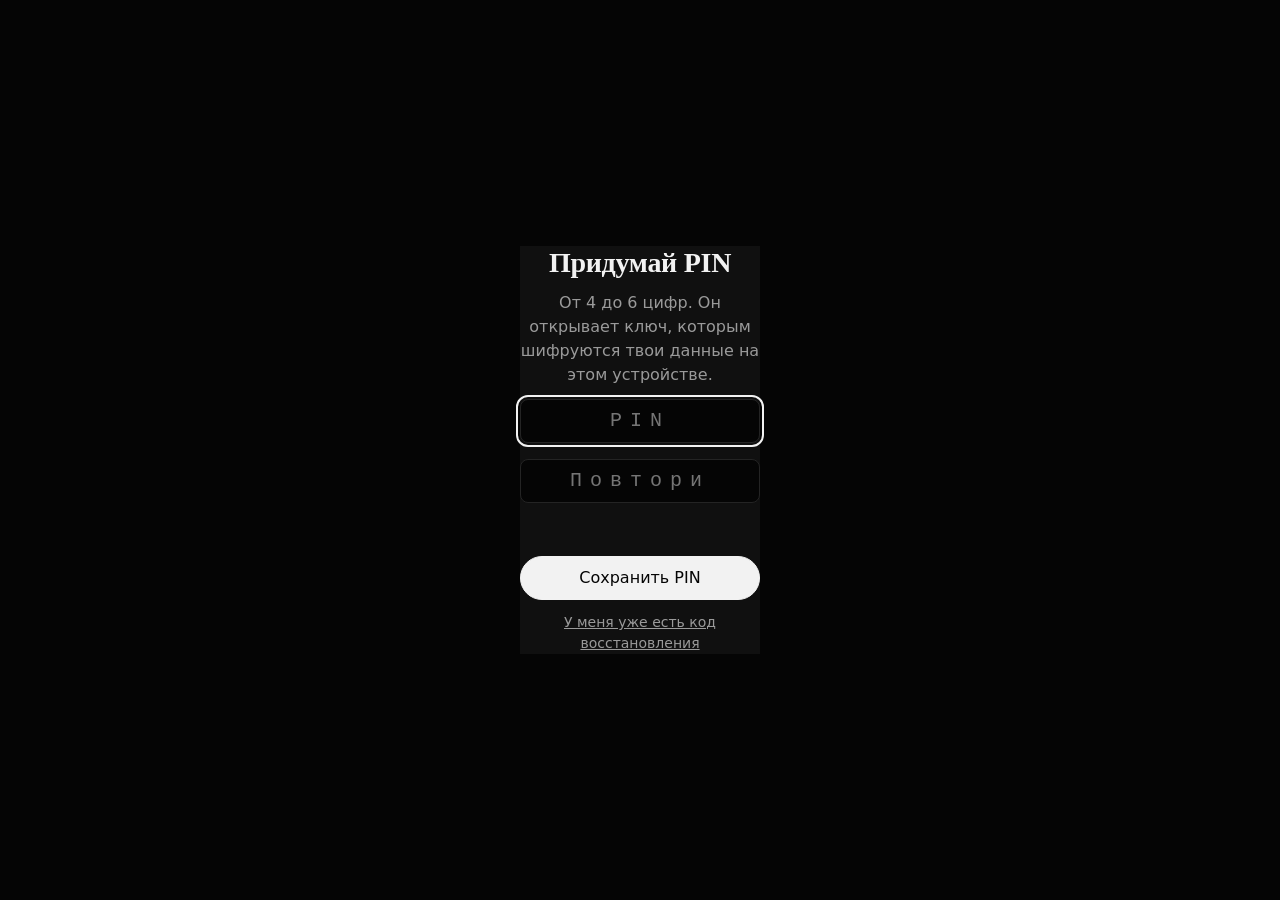
==== index.html @ 5a2e3e1e "0.39.0: тема «Монолит» по четырём макетам (sw v75) - своя «Сегодня»: сетка (макет 1), руки на весь э" ====
<!doctype html>
<html lang="ru" data-theme="minimal">
<head>
  <meta charset="utf-8">
  <meta name="viewport" content="width=device-width, initial-scale=1, viewport-fit=cover">
  <title>Хаб</title>
  <meta name="description" content="Личный хаб">
  <meta name="theme-color" content="#fafafa">
  <meta name="robots" content="noindex, nofollow">
  <link rel="manifest" href="manifest.webmanifest">
  <link rel="icon" href="icons/icon.svg" type="image/svg+xml">
  <link rel="apple-touch-icon" href="icons/apple-touch-icon-180.png">
  <link rel="stylesheet" href="css/tokens.css">
  <link rel="stylesheet" href="css/themes.css">
  <link rel="stylesheet" href="css/base.css">
  <link rel="stylesheet" href="css/layout.css">
  <link rel="stylesheet" href="css/motion.css">
  <link rel="stylesheet" href="css/mono.css">
</head>
<body>
  <div class="lock" id="lock" role="dialog" aria-modal="true" aria-labelledby="lock-title">
    <div class="lock__box">
      <h1 id="lock-title">Хаб</h1>
      <p class="muted" id="lock-hint"></p>
      <form id="lock-form" class="stack" autocomplete="off">
        <div id="lock-code-wrap" class="stack" hidden>
          <label class="sr-only" for="lock-code">Код восстановления</label>
          <input class="field mono" id="lock-code" type="text" autocomplete="off" autocapitalize="characters" spellcheck="false" placeholder="Код восстановления">
        </div>
        <label class="sr-only" for="lock-pin">PIN</label>
        <input class="field lock__pin" id="lock-pin" type="password" inputmode="numeric" pattern="[0-9]*" maxlength="6" autocomplete="off" placeholder="PIN">
        <label class="sr-only" for="lock-pin2" id="lock-pin2-label" hidden>Повтори PIN</label>
        <input class="field lock__pin" id="lock-pin2" type="password" inputmode="numeric" pattern="[0-9]*" maxlength="6" autocomplete="off" placeholder="Повтори" hidden>
        <p class="lock__err" id="lock-err" role="alert"></p>
        <button class="btn btn--primary" id="lock-submit" type="submit">Открыть</button>
      </form>
      <div class="stack" id="lock-recovery" hidden>
        <p class="lock__code mono" id="lock-recovery-code"></p>
        <button class="btn" id="lock-recovery-copy" type="button">Скопировать код</button>
        <button class="btn btn--primary" id="lock-recovery-done" type="button">Я сохранил код, продолжить</button>
      </div>
      <button class="lock__link" id="lock-restore" type="button" hidden>У меня уже есть код восстановления</button>
      <button class="lock__link" id="lock-forgot" type="button">Забыл PIN</button>
      <div class="card stack" id="lock-reset" hidden>
        <p>Сброс удалит PIN, токен и неотправленные записи на этом устройстве. Данные в репозитории не тронутся: доступ к ним вернётся по коду восстановления.</p>
        <div class="row">
          <button class="btn" id="lock-reset-no" type="button">Отмена</button>
          <button class="btn btn--primary" id="lock-reset-yes" type="button">Сбросить</button>
        </div>
      </div>
    </div>
  </div>

  <div class="app" id="app" hidden>
    <header class="topbar">
      <h1 class="topbar__title" id="topbar-title">Хаб</h1>
      <div class="topbar__right">
        <button class="iconbtn" id="search-btn" type="button" aria-label="Поиск по хабу"></button>
        <button class="sync-chip" type="button" data-sync aria-live="polite"></button>
        <a class="iconbtn" id="gear" href="#/settings" aria-label="Настройки"></a>
      </div>
    </header>
    <nav class="nav" id="nav" aria-label="Основная навигация"></nav>
    <main class="main" id="main" tabindex="-1"></main>
  </div>

  <button class="fab" id="fab" type="button" aria-label="Добавить запись"></button>

  <dialog class="sheet" id="plus" aria-labelledby="plus-title">
    <div class="sheet__head">
      <h2 id="plus-title">Новая запись</h2>
      <button class="iconbtn" id="plus-close" type="button" data-close aria-label="Закрыть"></button>
    </div>
    <div class="chips" role="group" aria-label="Тип записи"></div>
    <form class="sheet__form">
      <label class="sr-only" for="plus-text">Одна строка</label>
      <input class="field" id="plus-text" type="text" placeholder="Одна строка">
      <button class="btn btn--primary" type="submit">Сохранить</button>
      <p class="muted" id="plus-note" role="status"></p>
    </form>
  </dialog>

  <noscript>Для работы приложения нужен JavaScript.</noscript>
  <script type="module" src="js/main.js"></script>
</body>
</html>
---- css/tokens.css ----
/* Токены оформления. Все цвета и размеры приложения берутся только отсюда.
   Темы: minimal («Минимализм») и creation («Сотворение»).
   Исходные значения взяты из превью тем (previews/theme-previews.html). */

:root,
[data-theme="minimal"] {
  color-scheme: light;

  /* Цвета */
  --c-bg: #fafafa;
  --c-surface: #ffffff;
  --c-text: #111111;
  --c-accent: #111111;
  --c-on-accent: #fafafa;
  --c-dim: #6b6b6b;
  --c-line: #e2e2e2;
  --c-fill: #eeeeee;
  --c-danger: #b3261e;
  --c-overlay: rgb(17 17 17 / 45%);
  --c-ok: #1a7f37;
  --c-warn: #a16207;
  --lamp-green: #1fa855;
  --lamp-yellow: #e8a100;
  --lamp-red: #e5342a;
  --lamp-off: #b8b8b8;
  --chart-1: #c2410c;
  --chart-2: #2563eb;
  --chart-3: #1a7f37;
  --chart-4: #a16207;
  --chart-5: #7c3aed;
  --chart-6: #be185d;
  --chart-7: #0e7490;

  /* Шрифты */
  --font-ui: "Outfit", "Geist", "Segoe UI Variable", "Segoe UI", system-ui, sans-serif;
  --font-head: var(--font-ui);
  --font-mono: ui-monospace, Consolas, "Courier New", monospace;
  --fw-head: 600;
  --ls-head: -0.01em;

  /* Скругления и линии (Минимализм: прямые углы) */
  --radius-s: 0;
  --radius-m: 0;
  --radius-pill: 0;
  --border: 1px;
  --border-style: solid;
}

[data-theme="creation"] {
  color-scheme: dark;

  --c-bg: #050505;
  --c-surface: #101010;
  --c-text: #d4d4d4;
  --c-accent: #f2f2f2;
  --c-on-accent: #050505;
  --c-dim: #9a9a9a;
  --c-line: #242424;
  --c-fill: #181818;
  --c-danger: #ff8a80;
  --c-overlay: rgb(0 0 0 / 65%);
  --c-ok: #30d158;
  --c-warn: #ffd60a;
  --lamp-green: #30d158;
  --lamp-yellow: #ffd60a;
  --lamp-red: #ff453a;
  --lamp-off: #636366;
  --chart-1: #ffb4a2;
  --chart-2: #5e9cff;
  --chart-3: #30d158;
  --chart-4: #ffd60a;
  --chart-5: #d8b4fe;
  --chart-6: #ff9aa2;
  --chart-7: #7fd7e8;

  --font-head: Georgia, "PT Serif", serif;
  --fw-head: 600;
  --ls-head: -0.01em;

  --radius-s: 0.5rem;
  --radius-m: 0.9rem;
  --radius-pill: 99px;
  --border-style: dashed;
}

:root {
  /* Отступы */
  --sp-1: 0.25rem;
  --sp-2: 0.5rem;
  --sp-3: 0.75rem;
  --sp-4: 1rem;
  --sp-5: 1.5rem;
  --sp-6: 2rem;
  --sp-7: 3rem;

  /* Размеры текста */
  --fs-xs: 0.75rem;
  --fs-s: 0.875rem;
  --fs-m: 1rem;
  --fs-l: 1.25rem;
  --fs-xl: 1.75rem;
  --lh: 1.5;

  /* Размеры элементов */
  --tap: 2.75rem;
  --header-h: 3.5rem;
  --nav-h: 3.5rem;
  --side-w: 15rem;
  --fab: 3.5rem;
  --content-max: 60rem;
  --sheet-max: 28rem;
  --icon: 1.5rem;
  --pin-w: 15rem;
  --theme-card-w: 14rem;
  --ls-pin: 0.4em;
  --chip-max: 11rem;
  --lamp: 0.625rem;
  --reveal: 5rem;
  --logo: 2.75rem;
  --logo-l: 3rem;
  --cal-cell: 2.75rem;
  --sheet-tall: 90dvh;
  --sky-h: 7.5rem;
  --hero-h: 13rem;
  --hero-h-wide: 17rem;
  --fs-splash: 3rem;
  --splash-line: 6rem;

  /* Движение */
  --dur: 0.18s;
  --ease: ease-out;
  --dur-s: 0.12s;
  --dur-m: 0.3s;
  --dur-l: 0.55s;
  --ease-out: cubic-bezier(0.22, 1, 0.36, 1);
  --ease-spring: cubic-bezier(0.34, 1.56, 0.64, 1);
}
---- css/themes.css ----
/* Темы 3–16. Файл собран скриптом scripts/gen-themes.mjs из js/theme-data.js, руками не правим. */

[data-theme="myth"] {
  color-scheme: dark;
  --c-bg: #050505;
  --c-surface: #101010;
  --c-text: #d4d4d4;
  --c-accent: #f2f2f2;
  --c-on-accent: #050505;
  --c-dim: #a0a0a0;
  --c-line: color-mix(in srgb, var(--c-text) 16%, var(--c-bg));
  --c-fill: color-mix(in srgb, var(--c-text) 8%, var(--c-bg));
  --c-danger: #ff8a80;
  --c-overlay: rgb(0 0 0 / 65%);
  --c-ok: #30d158;
  --c-warn: #ffd60a;
  --lamp-green: #30d158;
  --lamp-yellow: #ffd60a;
  --lamp-red: #ff453a;
  --lamp-off: #636366;
  --chart-1: #ffb4a2;
  --chart-2: #5e9cff;
  --chart-3: #30d158;
  --chart-4: #ffd60a;
  --chart-5: #d8b4fe;
  --chart-6: #ff9aa2;
  --chart-7: #7fd7e8;
  --font-ui: Georgia,'Times New Roman',serif;
  --font-head: var(--font-ui);
  --fw-head: 600;
  --radius-s: calc(.3rem * 0.6);
  --radius-m: .3rem;
  --radius-pill: .3rem;
  --border-style: solid;
}

[data-theme="mythbento"] {
  color-scheme: dark;
  --c-bg: #040405;
  --c-surface: #101012;
  --c-text: #d8d8dc;
  --c-accent: #f2f2f2;
  --c-on-accent: #050505;
  --c-dim: #8d8e96;
  --c-line: color-mix(in srgb, var(--c-text) 16%, var(--c-bg));
  --c-fill: color-mix(in srgb, var(--c-text) 8%, var(--c-bg));
  --c-danger: #ff8a80;
  --c-overlay: rgb(0 0 0 / 65%);
  --c-ok: #30d158;
  --c-warn: #ffd60a;
  --lamp-green: #30d158;
  --lamp-yellow: #ffd60a;
  --lamp-red: #ff453a;
  --lamp-off: #636366;
  --chart-1: #ffb4a2;
  --chart-2: #5e9cff;
  --chart-3: #30d158;
  --chart-4: #ffd60a;
  --chart-5: #d8b4fe;
  --chart-6: #ff9aa2;
  --chart-7: #7fd7e8;
  --font-ui: Georgia,'Times New Roman',serif;
  --font-head: var(--font-ui);
  --fw-head: 600;
  --radius-s: calc(1.75rem * 0.6);
  --radius-m: 1.75rem;
  --radius-pill: 99px;
  --border-style: solid;
}

[data-theme="mythmono"] {
  color-scheme: dark;
  --c-bg: #040405;
  --c-surface: #101012;
  --c-text: #d8d8dc;
  --c-accent: #f2f2f2;
  --c-on-accent: #050505;
  --c-dim: #8d8e96;
  --c-line: color-mix(in srgb, var(--c-text) 16%, var(--c-bg));
  --c-fill: color-mix(in srgb, var(--c-text) 8%, var(--c-bg));
  --c-danger: #ff8a80;
  --c-overlay: rgb(0 0 0 / 65%);
  --c-ok: #30d158;
  --c-warn: #ffd60a;
  --lamp-green: #30d158;
  --lamp-yellow: #ffd60a;
  --lamp-red: #ff453a;
  --lamp-off: #636366;
  --chart-1: #ffb4a2;
  --chart-2: #5e9cff;
  --chart-3: #30d158;
  --chart-4: #ffd60a;
  --chart-5: #d8b4fe;
  --chart-6: #ff9aa2;
  --chart-7: #7fd7e8;
  --font-ui: Georgia,'Times New Roman',serif;
  --font-head: var(--font-ui);
  --fw-head: 600;
  --radius-s: calc(1.75rem * 0.6);
  --radius-m: 1.75rem;
  --radius-pill: 99px;
  --border-style: solid;
}
---- css/base.css ----
*,
*::before,
*::after {
  box-sizing: border-box;
}

html {
  -webkit-text-size-adjust: 100%;
}

/* Атрибут hidden всегда выигрывает у display из классов. */
[hidden] {
  display: none !important;
}

body {
  margin: 0;
  background: var(--c-bg);
  color: var(--c-text);
  font: 400 var(--fs-m) / var(--lh) var(--font-ui);
  min-height: 100dvh;
}

h1,
h2,
h3 {
  font-family: var(--font-head);
  font-weight: var(--fw-head);
  letter-spacing: var(--ls-head);
  margin: 0;
  line-height: 1.2;
  color: var(--c-accent);
}

h1 { font-size: var(--fs-xl); }
h2 { font-size: var(--fs-l); }
h3 { font-size: var(--fs-m); }

p { margin: 0; }

a { color: inherit; }

button {
  font: inherit;
  color: inherit;
  background: none;
  border: 0;
  padding: 0;
  cursor: pointer;
}

button:disabled { cursor: not-allowed; }

:focus-visible {
  outline: calc(var(--border) * 2) solid var(--c-accent);
  outline-offset: calc(var(--border) * 2);
}

.sr-only {
  position: absolute;
  width: 1px;
  height: 1px;
  overflow: hidden;
  clip-path: inset(50%);
  white-space: nowrap;
}

.muted { color: var(--c-dim); }
.mono { font-family: var(--font-mono); }

/* Кнопки */
.btn {
  display: inline-flex;
  align-items: center;
  justify-content: center;
  gap: var(--sp-2);
  min-height: var(--tap);
  padding: var(--sp-2) var(--sp-4);
  text-align: center;
  border: var(--border) solid var(--c-line);
  border-radius: var(--radius-pill);
  background: var(--c-surface);
  color: var(--c-text);
  transition: background var(--dur) var(--ease);
}

.btn--primary {
  background: var(--c-accent);
  color: var(--c-on-accent);
  border-color: var(--c-accent);
}

.btn--ghost { background: transparent; }
.btn:disabled { opacity: 0.5; }
.btn:focus-within { outline: calc(var(--border) * 2) solid var(--c-accent); outline-offset: calc(var(--border) * 2); }

.field {
  display: block;
  width: 100%;
  min-height: var(--tap);
  padding: 0 var(--sp-3);
  background: var(--c-bg);
  color: var(--c-text);
  border: var(--border) solid var(--c-line);
  border-radius: var(--radius-s);
  font: inherit;
}

/* Карточки и заглушки */
.card {
  background: var(--c-surface);
  border: var(--border) var(--border-style) var(--c-line);
  border-radius: var(--radius-m);
  padding: var(--sp-4);
}

.empty {
  display: grid;
  gap: var(--sp-2);
  padding: var(--sp-5);
  border: var(--border) var(--border-style) var(--c-line);
  border-radius: var(--radius-m);
  color: var(--c-dim);
}

.empty strong { color: var(--c-text); font-weight: 600; }

.stack { display: grid; gap: var(--sp-4); }

@media (prefers-reduced-motion: reduce) {
  *,
  *::before,
  *::after {
    transition-duration: 0.01ms !important;
    animation-duration: 0.01ms !important;
  }
}
---- css/layout.css ----
/* Оболочка: телефон — верхняя строка и нижняя панель, ПК — боковая панель. */

.app {
  min-height: 100dvh;
  display: grid;
  grid-template-columns: minmax(0, 1fr);
  grid-template-rows: var(--header-h) 1fr;
}
.app > * { min-width: 0; }

.app[hidden],
.lock[hidden] { display: none; }

.topbar {
  position: sticky;
  top: 0;
  z-index: 10;
  display: flex;
  align-items: center;
  justify-content: space-between;
  gap: var(--sp-3);
  padding: 0 var(--sp-4);
  padding-top: env(safe-area-inset-top);
  height: calc(var(--header-h) + env(safe-area-inset-top));
  background: var(--c-bg);
  border-bottom: var(--border) var(--border-style) var(--c-line);
}

.topbar__title { font-family: var(--font-head); font-weight: var(--fw-head); font-size: var(--fs-l); min-width: 0; flex: 1 1 auto; overflow: hidden; text-overflow: ellipsis; white-space: nowrap; }

.iconbtn {
  display: inline-grid;
  place-items: center;
  width: var(--tap);
  height: var(--tap);
  border-radius: var(--radius-pill);
  color: var(--c-text);
}

.iconbtn:hover { background: var(--c-fill); }
.iconbtn svg, .nav__item svg { width: var(--icon); height: var(--icon); }

.main {
  padding: var(--sp-5) var(--sp-4);
  padding-bottom: calc(var(--nav-h) + var(--fab) + var(--sp-6) + env(safe-area-inset-bottom));
  width: 100%;
  max-width: var(--content-max);
  margin: 0 auto;
}

.view { display: grid; gap: var(--sp-4); }
.view__head { display: grid; gap: var(--sp-1); }

/* Навигация */
.nav {
  position: fixed;
  left: 0;
  right: 0;
  bottom: 0;
  z-index: 10;
  display: flex;
  height: calc(var(--nav-h) + env(safe-area-inset-bottom));
  padding-bottom: env(safe-area-inset-bottom);
  background: var(--c-bg);
  border-top: var(--border) var(--border-style) var(--c-line);
}

.nav__item {
  flex: 1;
  display: grid;
  place-items: center;
  align-content: center;
  gap: var(--sp-1);
  min-width: 0;
  color: var(--c-dim);
  text-decoration: none;
  font-size: var(--fs-xs);
}

.nav__item[aria-current="page"] { color: var(--c-accent); font-weight: 600; }
.nav__item--desktop { display: none; }
.nav__label { overflow: hidden; text-overflow: ellipsis; white-space: nowrap; max-width: 100%; }
.nav__sep { display: none; }
.nav__gear-side { display: none; }

/* Кнопка «+» */
.fab {
  position: fixed;
  right: var(--sp-4);
  bottom: calc(var(--nav-h) + var(--sp-4) + env(safe-area-inset-bottom));
  z-index: 11;
  width: var(--fab);
  height: var(--fab);
  display: grid;
  place-items: center;
  border-radius: var(--radius-pill);
  background: var(--c-accent);
  color: var(--c-on-accent);
  border: var(--border) solid var(--c-accent);
}

.fab svg { width: var(--icon); height: var(--icon); }

.link-list { display: grid; gap: var(--sp-2); }

.link-list a {
  display: flex;
  align-items: center;
  justify-content: space-between;
  min-height: var(--tap);
  padding: 0 var(--sp-4);
  border: var(--border) var(--border-style) var(--c-line);
  border-radius: var(--radius-m);
  background: var(--c-surface);
  text-decoration: none;
}

/* Окно «+» */
.sheet {
  width: min(100%, var(--sheet-max));
  max-width: 100%;
  margin: auto auto 0;
  padding: var(--sp-5) var(--sp-4);
  padding-bottom: calc(var(--sp-5) + env(safe-area-inset-bottom));
  border: var(--border) solid var(--c-line);
  border-radius: var(--radius-m) var(--radius-m) 0 0;
  background: var(--c-surface);
  color: var(--c-text);
}

.sheet--tall { max-height: var(--sheet-tall); overflow-y: auto; }
.sheet::backdrop { background: var(--c-overlay); }
.sheet__head { display: flex; justify-content: space-between; align-items: center; margin-bottom: var(--sp-3); }
.chips { display: flex; flex-wrap: wrap; gap: var(--sp-2); margin-bottom: var(--sp-3); }

.chip {
  min-height: var(--tap);
  padding: 0 var(--sp-4);
  border: var(--border) var(--border-style) var(--c-line);
  border-radius: var(--radius-pill);
  background: transparent;
}

.chip[aria-pressed="true"] { background: var(--c-accent); color: var(--c-on-accent); border-style: solid; border-color: var(--c-accent); }
.sheet__form { display: grid; gap: var(--sp-3); }

/* Статус синхронизации */
.topbar__right { display: flex; align-items: center; gap: var(--sp-1); min-width: 0; flex: 0 1 auto; }
.topbar .sync-chip { min-width: 0; flex: 0 1 auto; max-width: 7.5rem; }

.sync-chip {
  max-width: var(--chip-max);
  min-height: var(--tap);
  padding: 0 var(--sp-2);
  overflow: hidden;
  text-overflow: ellipsis;
  white-space: nowrap;
  font-size: var(--fs-xs);
  color: var(--c-dim);
  text-align: right;
}

.sync-chip[data-state="error"] { color: var(--c-danger); }
.sync-chip--side { display: none; max-width: 100%; text-align: left; padding: 0 var(--sp-3); }

/* Входящие */
.inbox { display: grid; gap: var(--sp-2); margin: 0; padding: 0; list-style: none; }

.inbox__item {
  display: grid;
  grid-template-columns: 1fr auto;
  gap: var(--sp-1) var(--sp-3);
  align-items: center;
  padding: var(--sp-3) var(--sp-4);
  background: var(--c-surface);
  border: var(--border) var(--border-style) var(--c-line);
  border-radius: var(--radius-m);
}

.inbox__meta { grid-column: 1 / -1; font-size: var(--fs-xs); color: var(--c-dim); }
.inbox__text { overflow-wrap: anywhere; }

/* Задачи и Входящие */
.btn--s { min-height: var(--tap); padding: var(--sp-1) var(--sp-3); font-size: var(--fs-s); }
.stack--tight { gap: var(--sp-2); }
.err { color: var(--c-danger); font-size: var(--fs-s); min-height: calc(var(--lh) * 1em); }
.inbox__acts { grid-column: 1 / -1; display: flex; flex-wrap: wrap; gap: var(--sp-2); }
.inbox__item--old { border-color: var(--c-accent); }
.inline-form { grid-column: 1 / -1; display: grid; gap: var(--sp-2); }
.task-form { display: grid; gap: var(--sp-2); }
.task-form__row { display: flex; flex-wrap: wrap; gap: var(--sp-2); }
.task-form__row .field { flex: 1 1 8rem; width: auto; }
.tasks { display: grid; gap: var(--sp-2); margin: 0; padding: 0; list-style: none; }
.task {
  display: grid;
  grid-template-columns: auto 1fr auto;
  gap: var(--sp-3);
  align-items: center;
  padding: var(--sp-2) var(--sp-3);
  background: var(--c-surface);
  border: var(--border) var(--border-style) var(--c-line);
  border-radius: var(--radius-m);
}
.task__check {
  width: var(--icon);
  height: var(--icon);
  border: calc(var(--border) * 2) solid var(--c-accent);
  border-radius: var(--radius-s);
  position: relative;
}
.task__check[aria-checked="true"] { background: var(--c-accent); }
.task__check[aria-checked="true"]::after {
  content: "";
  position: absolute;
  inset: 25% 30% 35%;
  border: solid var(--c-on-accent);
  border-width: 0 var(--sp-1) var(--sp-1) 0;
  transform: rotate(45deg);
}
.task__text { display: grid; gap: var(--sp-1); min-width: 0; }
.task__title { overflow-wrap: anywhere; }
.task__meta { font-size: var(--fs-xs); color: var(--c-dim); }
.task--done .task__title { text-decoration: line-through; color: var(--c-dim); }
.task__tools { display: flex; }
.task__star[aria-pressed="true"] svg { fill: currentColor; }
.group--overdue h3 { color: var(--c-danger); }
.done-box { display: grid; gap: var(--sp-2); }
.done-box summary { cursor: pointer; min-height: var(--tap); display: flex; align-items: center; color: var(--c-dim); }

/* Сегодня и цели */
.tile { display: grid; gap: var(--sp-3); }
.tile__head { display: flex; align-items: baseline; justify-content: space-between; gap: var(--sp-3); }
.tile__head h2 { font-size: var(--fs-m); }
.tile__link { font-size: var(--fs-s); color: var(--c-dim); }
.today-warn { color: var(--c-danger); }
.goal { display: grid; grid-template-columns: 1fr auto; gap: var(--sp-2) var(--sp-3); align-items: center; padding: var(--sp-3); background: var(--c-surface); border: var(--border) var(--border-style) var(--c-line); border-radius: var(--radius-m); }
.goal > .bar, .goal > .range, .goal > .task__tools { grid-column: 1 / -1; }
.goal--compact { padding: var(--sp-2) var(--sp-3); }
.goal__pct { font-variant-numeric: tabular-nums; color: var(--c-dim); }
.bar { width: 100%; height: var(--sp-2); appearance: none; border: 0; background: var(--c-fill); border-radius: var(--radius-pill); overflow: hidden; }
.bar::-webkit-progress-bar { background: var(--c-fill); }
.bar::-webkit-progress-value { background: var(--c-accent); }
.bar::-moz-progress-bar { background: var(--c-accent); }
.range { width: 100%; accent-color: var(--c-accent); min-height: var(--tap); }

/* Блокировка по PIN */
.lock {
  position: fixed;
  inset: 0;
  z-index: 100;
  display: grid;
  place-items: center;
  padding: var(--sp-4);
  background: var(--c-bg);
}

.lock__box { width: min(100%, var(--pin-w)); display: grid; gap: var(--sp-3); text-align: center; }
.lock__pin { text-align: center; letter-spacing: var(--ls-pin); font-family: var(--font-mono); font-size: var(--fs-l); }
.lock__err { color: var(--c-danger); min-height: calc(var(--lh) * 1em); font-size: var(--fs-s); }
.lock__code { padding: var(--sp-4); border: var(--border) var(--border-style) var(--c-line); border-radius: var(--radius-m); background: var(--c-surface); overflow-wrap: anywhere; user-select: all; text-align: center; letter-spacing: 0.05em; }
.lock__link { color: var(--c-dim); font-size: var(--fs-s); text-decoration: underline; }

/* Настройки */
.settings-group { display: grid; gap: var(--sp-3); }
.themes { display: grid; grid-template-columns: repeat(2, 1fr); gap: var(--sp-3); }

.theme-card {
  display: grid;
  gap: var(--sp-2);
  padding: var(--sp-3);
  text-align: left;
  background: var(--c-bg);
  color: var(--c-text);
  border: var(--border) var(--border-style) var(--c-line);
  border-radius: var(--radius-m);
}

.theme-card[aria-checked="true"] { border-style: solid; border-color: var(--c-accent); }
.theme-card__swatch { display: flex; gap: var(--sp-1); }
.theme-card__swatch i { width: var(--sp-5); height: var(--sp-5); border-radius: var(--radius-s); border: var(--border) solid var(--c-line); }
.theme-card__name { font-family: var(--font-head); font-weight: var(--fw-head); }

.row { display: flex; align-items: center; justify-content: space-between; gap: var(--sp-3); flex-wrap: wrap; }
.kv { display: grid; grid-template-columns: max-content 1fr; gap: var(--sp-1) var(--sp-4); margin: 0; }
.kv dt { color: var(--c-dim); }
.kv dd { margin: 0; }

/* Планшет и ПК: боковая панель */
@media (min-width: 48rem) {
  .app {
    grid-template-columns: var(--side-w) 1fr;
    grid-template-rows: 1fr;
  }

  .topbar { display: none; }

  .nav {
    position: sticky;
    top: 0;
    left: auto;
    right: auto;
    bottom: auto;
    height: 100dvh;
    flex-direction: column;
    align-items: stretch;
    gap: var(--sp-1);
    padding: var(--sp-4) var(--sp-3);
    border-top: 0;
    border-right: var(--border) var(--border-style) var(--c-line);
    overflow-y: auto;
  }

  .nav__item {
    flex: none;
    display: flex;
    justify-content: flex-start;
    min-height: var(--tap);
    padding: 0 var(--sp-3);
    gap: var(--sp-3);
    font-size: var(--fs-m);
    border-radius: var(--radius-pill);
  }

  .nav__item--phone { display: none; }
  .nav__item--desktop { display: flex; }
  .nav__item[aria-current="page"] { background: var(--c-fill); }
  .nav__sep { display: block; flex: 1; }
  .nav__gear-side { display: flex; }
  .sync-chip--side { display: block; }

  .main { padding: var(--sp-6) var(--sp-6); padding-bottom: var(--sp-7); }
  .fab { right: var(--sp-6); bottom: var(--sp-6); }
  .sheet { margin: auto; border-radius: var(--radius-m); }
  .themes { grid-template-columns: repeat(2, minmax(0, var(--theme-card-w))); }
}

/* Расписание */
.week-nav { display: flex; align-items: center; gap: var(--sp-2); }
.week-nav__title { flex: 1; text-align: center; font-size: var(--fs-m); }

/* Пары */
.sched-day { display: grid; gap: var(--sp-2); }
.sched-day__head { display: flex; align-items: baseline; justify-content: space-between; gap: var(--sp-3); }
.sched-day__head h3 { font-size: var(--fs-m); }
.sched-day--today { border-color: var(--c-accent); }
.pairs { list-style: none; margin: 0; padding: 0; display: grid; gap: var(--sp-2); }
.pair { display: grid; grid-template-columns: auto minmax(0, 1fr); gap: var(--sp-1) var(--sp-3); padding: var(--sp-2) var(--sp-3); background: var(--c-fill); border: var(--border) var(--border-style) transparent; border-radius: var(--radius-s); }
.pair--now { border-color: var(--c-accent); background: var(--c-surface); }
.pair--past { opacity: 0.55; }
.pair__time { font-variant-numeric: tabular-nums; color: var(--c-dim); font-size: var(--fs-s); min-width: 3.5rem; }
.pair__time b { display: block; color: var(--c-text); font-weight: 600; }
.pair__subject { font-weight: 600; }
.pair__meta { color: var(--c-dim); font-size: var(--fs-s); }
.sched-note { font-size: var(--fs-s); color: var(--c-dim); }
.sched-note--warn { color: var(--c-danger); }
.sched-actions { display: flex; flex-wrap: wrap; gap: var(--sp-2); align-items: center; }
.pair--free { background: transparent; border-style: var(--border-style); border-color: var(--c-line); }

/* Подписки */
.seg { display: flex; padding: var(--sp-1); gap: var(--sp-1); background: var(--c-fill); border-radius: var(--radius-pill); }
.seg button { flex: 1; min-height: var(--tap); padding: 0 var(--sp-3); border: 0; border-radius: var(--radius-pill); background: transparent; color: var(--c-dim); font: inherit; font-weight: 600; cursor: pointer; }
.seg button[aria-pressed="true"] { background: var(--c-surface); color: var(--c-text); box-shadow: 0 0 0 var(--border) var(--c-line); }
.seg--s button { min-height: calc(var(--tap) - var(--sp-2)); font-size: var(--fs-s); }
.sum { display: grid; gap: var(--sp-2); }
.sum__head { display: flex; justify-content: space-between; align-items: center; gap: var(--sp-3); }
.sum__head h2 { font-size: var(--fs-m); color: var(--c-dim); font-weight: 600; }
.sum__total { font-size: var(--fs-xl); font-weight: 700; font-variant-numeric: tabular-nums; color: var(--c-text); }
.sum__year { color: var(--c-dim); font-variant-numeric: tabular-nums; }
.pills { display: flex; flex-wrap: wrap; gap: var(--sp-2); }
.pill { display: inline-flex; align-items: center; gap: var(--sp-2); padding: var(--sp-1) var(--sp-3); background: var(--c-fill); border-radius: var(--radius-pill); font-size: var(--fs-s); }
.pill--bad { color: var(--c-danger); }
.iconbtn2 { width: var(--tap); height: var(--tap); display: grid; place-items: center; border: 0; background: transparent; color: var(--c-dim); border-radius: var(--radius-pill); cursor: pointer; }
.iconbtn2 svg { width: var(--icon); height: var(--icon); }
.iconbtn2[aria-pressed="true"], .iconbtn2[data-active="true"] { color: var(--c-accent); }
.lamp { display: inline-block; flex: none; width: var(--lamp); height: var(--lamp); border-radius: 50%; background: var(--lamp-green); box-shadow: 0 0 var(--sp-2) var(--border) color-mix(in srgb, var(--lamp-green) 45%, transparent); }
.lamp[data-lamp="yellow"] { background: var(--lamp-yellow); box-shadow: 0 0 var(--sp-2) var(--border) color-mix(in srgb, var(--lamp-yellow) 45%, transparent); }
.lamp[data-lamp="red"] { background: var(--lamp-red); box-shadow: 0 0 var(--sp-2) var(--border) color-mix(in srgb, var(--lamp-red) 45%, transparent); }
.lamp[data-lamp="off"] { background: var(--lamp-off); box-shadow: none; }
.logo { width: var(--logo); height: var(--logo); display: grid; place-items: center; flex: none; background: var(--c-fill); border-radius: var(--radius-s); overflow: hidden; font-weight: 600; color: var(--c-dim); }
.logo img { width: 100%; height: 100%; object-fit: contain; }
.logo--l { width: var(--logo-l); height: var(--logo-l); }
.next { display: grid; gap: var(--sp-3); width: 100%; padding: var(--sp-4); border: var(--border) var(--border-style) var(--c-accent); border-radius: var(--radius-m); background: var(--c-surface); color: var(--c-text); text-align: left; font: inherit; cursor: pointer; }
.next__head { display: flex; justify-content: space-between; gap: var(--sp-3); font-size: var(--fs-s); color: var(--c-dim); font-weight: 600; }
.next__body { display: grid; grid-template-columns: auto minmax(0, 1fr) auto; align-items: center; gap: var(--sp-3); }
.next__name { font-size: var(--fs-m); font-weight: 600; overflow: hidden; text-overflow: ellipsis; white-space: nowrap; }
.next__due { display: flex; align-items: center; gap: var(--sp-2); font-size: var(--fs-s); color: var(--c-dim); }
.next__amount { font-size: var(--fs-l); font-weight: 700; font-variant-numeric: tabular-nums; white-space: nowrap; }
.searchf { position: relative; display: flex; align-items: center; }
.searchf > span { position: absolute; left: var(--sp-3); top: 0; bottom: 0; display: flex; align-items: center; color: var(--c-dim); pointer-events: none; }
.searchf svg { width: var(--icon); height: var(--icon); }
.searchf input { padding-left: calc(var(--sp-3) + var(--icon) + var(--sp-2)); }
.listhead { display: flex; align-items: center; gap: var(--sp-3); }
.listhead h2 { font-size: var(--fs-l); }
.listhead__count { color: var(--c-dim); font-variant-numeric: tabular-nums; flex: 1; }
.sublist { list-style: none; margin: 0; padding: 0; overflow: hidden; }
.subrow { position: relative; overflow: hidden; }
.subrow + .subrow { border-top: var(--border) var(--border-style) var(--c-line); }
.subrow__act { position: absolute; inset: 0; display: flex; align-items: center; border: 0; color: var(--c-surface); opacity: 0; }
.subrow__act svg { width: var(--icon); height: var(--icon); }
.subrow__act--del { justify-content: flex-end; padding-right: var(--sp-5); background: var(--lamp-red); }
.subrow__act--pay { justify-content: flex-start; padding-left: var(--sp-5); background: var(--lamp-green); }
.subrow:has(> .subrow__content[data-direction="delete"], > .subrow__content[data-revealed="delete"]) .subrow__act--del { opacity: 1; }
.subrow:has(> .subrow__content[data-direction="paid"], > .subrow__content[data-revealed="paid"]) .subrow__act--pay { opacity: 1; }
.subrow__content { position: relative; z-index: 1; display: grid; grid-template-columns: minmax(0, 1fr) auto; align-items: center; background: var(--c-surface); touch-action: pan-y; user-select: none; transition: transform var(--dur) var(--ease); }
.subrow__content[data-revealed="delete"] { transform: translateX(calc(var(--reveal) * -1)); }
.subrow__content[data-revealed="paid"] { transform: translateX(var(--reveal)); }
.subrow__content[data-dragging] { transition: none; }
.subrow__main { display: grid; grid-template-columns: var(--logo) minmax(0, 1fr) auto; gap: var(--sp-3); align-items: center; min-width: 0; padding: var(--sp-3) var(--sp-2) var(--sp-3) var(--sp-4); border: 0; background: transparent; color: inherit; text-align: left; font: inherit; cursor: pointer; }
.subrow__text { display: grid; gap: var(--sp-1); min-width: 0; }
.subrow__name { font-weight: 500; overflow: hidden; text-overflow: ellipsis; white-space: nowrap; }
.subrow__due { display: flex; align-items: flex-start; gap: var(--sp-2); font-size: var(--fs-s); }
.subrow__due .lamp { margin-top: var(--sp-1); }
.subrow__due span:last-child { font-weight: 500; }
.subrow[data-lamp="yellow"] .subrow__due span:last-child { color: var(--c-warn); font-weight: 600; }
.subrow[data-lamp="red"] .subrow__due span:last-child { color: var(--c-danger); font-weight: 600; }
.subrow[data-lamp="off"] .logo, .subrow[data-lamp="off"] .subrow__price { opacity: 0.6; }
.subrow__meta, .subrow__period { color: var(--c-dim); font-size: var(--fs-s); overflow: hidden; text-overflow: ellipsis; white-space: nowrap; }
.subrow__money { display: grid; justify-items: end; gap: var(--sp-1); text-align: right; }
.subrow__period { font-size: var(--fs-s); color: var(--c-dim); white-space: nowrap; }
.subrow__price { font-weight: 600; font-variant-numeric: tabular-nums; white-space: nowrap; }
.subrow__pay { grid-column: 1 / -1; padding: 0 var(--sp-4) var(--sp-3) calc(var(--sp-4) + var(--logo) + var(--sp-3)); }
.stat2 { display: grid; grid-template-columns: 1fr 1fr; gap: var(--sp-4); }
.stat2 > div { display: grid; gap: var(--sp-1); }
.stat2 strong { font-size: var(--fs-l); font-variant-numeric: tabular-nums; }
.legend { list-style: none; margin: 0; padding: 0; display: grid; gap: var(--sp-3); }
.legend li { display: grid; grid-template-columns: auto minmax(0, 1fr) auto; gap: var(--sp-3); align-items: center; }
.legend__dot { width: var(--lamp); height: var(--lamp); border-radius: 50%; }
.legend__bar { grid-column: 1 / -1; height: var(--sp-1); background: var(--c-fill); border-radius: var(--radius-pill); overflow: hidden; }
.legend__bar i { display: block; height: 100%; border-radius: var(--radius-pill); }
.tipcard { padding: var(--sp-3) var(--sp-4); }
.tipcard[data-tone="warning"] { border-color: var(--c-warn); }
.cal { display: grid; grid-template-columns: repeat(7, minmax(0, 1fr)); gap: var(--sp-1); }
.cal__wd { text-align: center; color: var(--c-dim); font-size: var(--fs-xs); }
.cal__cell { min-height: var(--cal-cell); display: grid; justify-items: center; align-content: center; gap: var(--sp-1); border: var(--border) var(--border-style) transparent; border-radius: var(--radius-s); background: transparent; color: inherit; font: inherit; font-size: var(--fs-s); cursor: pointer; padding: 0; }
.cal__cell[aria-pressed="true"] { border-color: var(--c-accent); border-style: solid; }
.cal__cell--today { background: var(--c-fill); font-weight: 700; }
.cal__cell--empty { visibility: hidden; }
.cal__dots { display: flex; gap: var(--sp-1); min-height: var(--sp-2); align-items: center; }
.cal__dot { width: var(--sp-2); height: var(--sp-2); border-radius: 50%; background: var(--lamp-green); }
.cal__dot[data-lamp="yellow"] { background: var(--lamp-yellow); }
.cal__dot[data-lamp="red"] { background: var(--lamp-red); }
.cal__dot[data-lamp="off"] { background: var(--lamp-off); }
.cal__dot--trial { background: transparent; border: var(--border) solid var(--c-dim); }
.cal__more { font-size: var(--fs-xs); color: var(--c-dim); }
.evrow { display: grid; grid-template-columns: var(--logo) minmax(0, 1fr) auto; gap: var(--sp-3); align-items: center; padding: var(--sp-3) var(--sp-4); }
.evrow + .evrow { border-top: var(--border) var(--border-style) var(--c-line); }
.dayt { font-size: var(--fs-m); color: var(--c-dim); }
.fsheet__row { display: grid; grid-template-columns: auto minmax(0, 1fr) auto; gap: var(--sp-3); align-items: center; width: 100%; min-height: var(--tap); padding: var(--sp-2) var(--sp-3); border: 0; background: transparent; color: inherit; text-align: left; font: inherit; cursor: pointer; }
.fsheet__row + .fsheet__row { border-top: var(--border) var(--border-style) var(--c-line); }
.fsheet__logos { display: flex; gap: var(--sp-1); }
.fsheet__logos .logo { width: var(--tap); height: var(--tap); }
.hist { list-style: none; margin: 0; padding: 0; display: grid; gap: var(--sp-1); font-size: var(--fs-s); color: var(--c-dim); }
.sub-form { max-height: none; }
.sub-form input[type="file"] { display: none; }
.btn--danger { color: var(--c-danger); border-color: currentColor; }
.subrow__main--link { text-decoration: none; padding-right: var(--sp-4); }
.tile > .sublist { border: 0; border-radius: 0; background: transparent; }
/* Проекты */
.logo--color { background: var(--logo-bg); color: var(--c-bg); }
.field--area { min-height: calc(var(--tap) * 1.6); padding: var(--sp-2) var(--sp-3); resize: vertical; }
.pfilters { display: grid; grid-template-columns: repeat(auto-fit, minmax(9rem, 1fr)); gap: var(--sp-2); align-items: center; }
.pgrid { display: grid; grid-template-columns: repeat(auto-fill, minmax(15rem, 1fr)); gap: var(--sp-3); }
.pgrid--list { grid-template-columns: 1fr; }
.pcard { display: grid; gap: var(--sp-2); align-content: start; justify-items: start; padding: var(--sp-4); border: var(--border) var(--border-style) var(--c-line); border-radius: var(--radius-m); background: var(--c-surface); color: var(--c-text); text-align: left; font: inherit; cursor: pointer; min-width: 0; }
.pcard__top { display: grid; grid-template-columns: auto minmax(0, 1fr); gap: var(--sp-3); align-items: center; width: 100%; }
.pcard__title { display: grid; min-width: 0; }
.pcard__name { font-weight: 600; font-size: var(--fs-m); overflow: hidden; text-overflow: ellipsis; white-space: nowrap; }
.pcard__title .muted { font-size: var(--fs-s); overflow: hidden; text-overflow: ellipsis; white-space: nowrap; }
.pcard__next { font-size: var(--fs-s); }
.pcard__ev { font-size: var(--fs-s); display: -webkit-box; -webkit-line-clamp: 2; -webkit-box-orient: vertical; overflow: hidden; }
.pcard[data-status="done"], .pcard[data-status="archive"] { opacity: 0.7; }
.pgroup { display: flex; align-items: center; gap: var(--sp-2); }
.pgroup .logo { width: var(--tap); height: var(--tap); }
.evline { display: flex; justify-content: space-between; align-items: center; gap: var(--sp-2); }
.pillrow { display: flex; gap: var(--sp-2); flex-wrap: wrap; }
.pill--src { background: transparent; border: var(--border) var(--border-style) var(--c-line); color: var(--c-dim); }
.pre { white-space: pre-wrap; margin: 0; }
/* Схема проекта */
.archwrap { overflow: auto; border: var(--border) var(--border-style) var(--c-line); border-radius: var(--radius-m); background: var(--c-surface); padding: var(--sp-2); -webkit-overflow-scrolling: touch; }
.arch { display: block; max-width: none; }
.arch text { font-family: inherit; fill: var(--c-text); }
.arch__group rect { fill: none; stroke: var(--c-line); stroke-width: 1.5; stroke-dasharray: 6 4; }
.arch__group text { font-size: 12px; fill: var(--c-dim); }
.arch__edge path { fill: none; stroke: var(--c-dim); stroke-width: 1.5; }
.arch__edge text { font-size: 11px; fill: var(--c-dim); }
.arch__labelbg { fill: var(--c-surface); stroke: none; }
.arch__arrowhead { fill: var(--c-dim); }
.arch__node { cursor: pointer; outline: none; }
.arch__box { fill: var(--c-bg); stroke: var(--c-line); stroke-width: 1.5; }
.arch__node:hover .arch__box, .arch__node:focus-visible .arch__box, .arch__node[aria-pressed="true"] .arch__box { stroke: var(--c-accent); stroke-width: 2.5; }
.arch__strip { fill: var(--node-color); }
.arch__icon { fill: none; stroke: var(--node-color); stroke-width: 1.6; stroke-linecap: round; stroke-linejoin: round; }
.arch__name { font-size: 14px; font-weight: 600; }
.arch__type { font-size: 11px; fill: var(--c-dim); }
.arch__node[data-status="planned"] .arch__box { stroke-dasharray: 5 4; }
.arch__dot, .archlegend__dot { fill: var(--lamp-off); }
.arch__node[data-status="ok"] .arch__dot { fill: var(--lamp-green); }
.arch__node[data-status="down"] .arch__dot { fill: var(--lamp-red); }
.arch__node[data-status="planned"] .arch__dot { fill: none; stroke: var(--c-dim); stroke-width: 1.5; }
.archlegend__dot { display: inline-block; width: 0.7em; height: 0.7em; border-radius: 50%; margin: 0 0.3em 0 0.8em; background: var(--lamp-off); vertical-align: baseline; }
.archlegend__dot[data-status="ok"] { background: var(--lamp-green); }
.archlegend__dot[data-status="down"] { background: var(--lamp-red); }
.archlegend__dot[data-status="planned"] { background: transparent; border: 1.5px solid var(--c-dim); }
.archrow { border: var(--border) var(--border-style) var(--c-line); border-radius: var(--radius-s); padding: var(--sp-2) var(--sp-3); display: grid; gap: var(--sp-2); }
.archrow summary { cursor: pointer; min-height: var(--tap); display: flex; align-items: center; font-weight: 500; }
.edgerow { display: grid; grid-template-columns: 1fr 1fr; gap: var(--sp-2); align-items: center; }
.edgerow .field:nth-of-type(3) { grid-column: 1 / 2; }
.nodepanel .kv { margin: 0; }
/* Правка схемы на месте */
.arch--drag .arch__node { cursor: grab; touch-action: none; }
.arch--drag .arch__node:active { cursor: grabbing; }
.arch__hit { fill: none; stroke: transparent; stroke-width: 16; cursor: pointer; pointer-events: stroke; }
.arch__edge[data-sel="true"] path:not(.arch__hit) { stroke: var(--c-accent); stroke-width: 3; }
.arch__node[data-link="true"] .arch__box { stroke: var(--c-accent); stroke-width: 3; stroke-dasharray: 6 3; }
.archbar { display: flex; flex-wrap: wrap; gap: var(--sp-2); }
.archbar .btn[aria-pressed="true"] { outline: 2px solid var(--c-accent); outline-offset: 2px; }
.fieldrow { display: grid; gap: var(--sp-1); min-width: 0; }
.fieldrow__label { font-size: var(--fs-s); color: var(--c-dim); }
.nodeeditor .task-form__row > * { flex: 1 1 0; min-width: 0; }
[aria-label="Схема проекта"] .listhead .btn { margin-left: auto; }
/* Связанные проекты */
.relgrid { display: grid; grid-template-columns: repeat(auto-fill, minmax(14rem, 1fr)); gap: var(--sp-2); }
.relchip { display: flex; align-items: center; gap: var(--sp-2); padding: var(--sp-2); min-height: var(--tap); border: var(--border) var(--border-style) var(--c-line); border-radius: var(--radius-s); color: inherit; text-decoration: none; min-width: 0; }
.relchip:hover, .relchip:focus-visible { border-color: var(--c-accent); }
.relchip__t { display: grid; min-width: 0; }
.relchip__t b, .relchip__t span { overflow: hidden; text-overflow: ellipsis; white-space: nowrap; }
.relwrap { display: flex; align-items: center; gap: var(--sp-1); min-width: 0; }
.relwrap .relchip { flex: 1; }
/* Доска вопросов */
.qlist { list-style: none; margin: 0; padding: 0; display: grid; gap: var(--sp-2); }
.qrow { display: grid; gap: var(--sp-2); }
.qrow__text { font-weight: 600; overflow-wrap: anywhere; }
.qrow__meta { font-size: var(--fs-s); }
.qrow[data-status="resolved"] .qrow__text { text-decoration: line-through; color: var(--c-dim); }
.qrow .task-form__row .field { flex: 1 1 9rem; }
/* Плитки вопросов: квадратные, с цветной полоской слева в цвет темы */
.qgroup { margin-top: var(--sp-2); }
.qhead { display: flex; align-items: center; gap: var(--sp-3); padding: var(--sp-3); border: var(--border) var(--border-style) var(--c-line); border-radius: var(--radius-m); background: var(--c-surface); }
.qhead .logo { flex: none; width: 3rem; height: 3rem; font-size: var(--fs-l); }
.qhead__text { display: grid; min-width: 0; flex: 1; }
.qhead__title { font-size: var(--fs-l); margin: 0; overflow-wrap: anywhere; }
.qhead__count { flex: none; min-width: 2rem; text-align: center; padding: var(--sp-1) var(--sp-2); border-radius: var(--radius-pill); background: var(--c-fill); font-weight: 700; font-variant-numeric: tabular-nums; }
.qgrid { list-style: none; margin: 0; padding: 0; display: grid; grid-template-columns: repeat(auto-fill, minmax(10.5rem, 1fr)); gap: var(--sp-2); }
.qtile { position: relative; aspect-ratio: 1; display: flex; flex-direction: column; gap: var(--sp-1); padding: var(--sp-3) var(--sp-2) var(--sp-2) calc(var(--sp-3) + 5px); border: var(--border) var(--border-style) var(--c-line); border-radius: var(--radius-m); background: var(--c-surface); overflow: hidden; min-width: 0; }
.qtile::before { content: ''; position: absolute; left: 0; top: 0; bottom: 0; width: 5px; background: var(--c-accent); }
.qgrid[data-n="2"], .qgrid[data-n="3"], .qgrid[data-n="4"] { grid-template-columns: repeat(2, minmax(0, 1fr)); }
@media (min-width: 720px) {
  /* на широком экране плитка не растёт больше 14rem, остаток строки остаётся пустым */
  .qgrid[data-n="2"] { grid-template-columns: repeat(2, minmax(0, 14rem)); }
  .qgrid[data-n="3"] { grid-template-columns: repeat(3, minmax(0, 14rem)); }
  .qgrid[data-n="4"] { grid-template-columns: repeat(4, minmax(0, 14rem)); }
  .qgrid { grid-template-columns: repeat(auto-fill, minmax(10.5rem, 14rem)); }
}
.qtile__top .qtile__who { min-height: 1.5rem; padding: 0; border: 0; background: transparent; color: var(--c-dim); font-size: 0.7rem; letter-spacing: 0.06em; text-transform: uppercase; text-align: left; }
.qtile--open { aspect-ratio: auto; min-height: 0; }
.qtile__text { margin: 0; font-weight: 600; font-size: var(--fs-s); line-height: 1.3; overflow: hidden; display: -webkit-box; -webkit-line-clamp: 4; -webkit-box-orient: vertical; overflow-wrap: anywhere; cursor: pointer; flex: 1 1 auto; padding-right: var(--sp-4); }
.qtile--open .qtile__text { -webkit-line-clamp: unset; display: block; }
.qtile__proj { font-size: 0.75rem; color: var(--c-dim); }
.qtile__foot { display: grid; gap: var(--sp-1); margin-top: auto; }
.qtile__who { min-height: 2rem; padding: 0 var(--sp-2); border: var(--border) var(--border-style) var(--c-line); border-radius: var(--radius-pill); background: var(--c-fill); color: inherit; font: inherit; font-size: 0.75rem; cursor: pointer; text-align: center; overflow: hidden; text-overflow: ellipsis; white-space: nowrap; }
.qtile__sel { min-height: 2.25rem; font-size: 0.8rem; padding-top: 0; padding-bottom: 0; }
.qtile__del { position: absolute; top: 2px; right: 2px; width: 2rem; height: 2rem; border: 0; background: transparent; color: var(--c-dim); font-size: 1.2rem; cursor: pointer; }
.qtile[data-status="resolved"] .qtile__text { text-decoration: line-through; color: var(--c-dim); }
/* Лента событий */
.feedlist { list-style: none; margin: 0; padding: 0; display: grid; gap: var(--sp-1); }
.feedline { display: flex; flex-wrap: wrap; align-items: baseline; gap: var(--sp-2); min-height: var(--tap); padding: var(--sp-1) 0; border-bottom: var(--border) var(--border-style) var(--c-line); }
.feedline__proj { font: inherit; font-weight: 700; border: 0; background: transparent; padding: 0; cursor: default; text-align: left; }
button.feedline__proj { cursor: pointer; }
.feedline__text { color: inherit; text-decoration: none; overflow-wrap: anywhere; flex: 1 1 12rem; }
.feedline__text:hover, .feedline__text:focus-visible { text-decoration: underline; }
/* Задачи и вопросы одним списком */
.qtile__top { display: flex; align-items: center; justify-content: space-between; gap: var(--sp-1); min-height: 1.5rem; padding-right: var(--sp-3); }
.qtile[data-kind="task"] .qtile__top { padding-right: 0; }
.qtile__kind { font-size: 0.7rem; letter-spacing: 0.06em; text-transform: uppercase; color: var(--c-dim); }
.qtile[data-kind="question"]::before { background: var(--c-dim); }
.qtile__proj--late { color: var(--c-danger); }
.qtile__foot--task { display: flex; align-items: center; justify-content: space-between; gap: var(--sp-1); }
.qtile__done { flex: 1; min-height: 2.25rem; border: var(--border) var(--border-style) var(--c-line); border-radius: var(--radius-pill); background: var(--c-fill); color: inherit; font: inherit; font-size: 0.8rem; font-weight: 600; cursor: pointer; }
.qtile__done[aria-checked="true"] { background: transparent; color: var(--c-dim); }
.ttile--done .qtile__text { text-decoration: line-through; color: var(--c-dim); }
.qtile .task__tools { display: flex; }
.qtile--form { grid-column: 1 / -1; list-style: none; }
.qhead--plain { padding: var(--sp-2) var(--sp-3); }
.qgroup--late .qhead__title { color: var(--c-danger); }
.tfilters { display: grid; gap: var(--sp-2); }
.tbox { border: var(--border) var(--border-style) var(--c-line); border-radius: var(--radius-m); padding: var(--sp-2) var(--sp-3); display: grid; gap: var(--sp-2); }
.tbox > summary { cursor: pointer; min-height: var(--tap); display: flex; align-items: center; font-weight: 600; }

/* Рупор */
.rlist { display: grid; gap: var(--sp-2); }
.rrow { display: grid; grid-template-columns: auto 1fr; gap: var(--sp-1) var(--sp-3); align-items: center; text-align: left; padding: var(--sp-3); border: var(--border) var(--border-style) var(--c-line); border-radius: var(--radius-m); background: var(--c-surface); color: inherit; font: inherit; cursor: pointer; }
.rrow[data-type="article"] { border-left: 5px solid var(--c-accent); }
.rrow__date { font-size: 0.8rem; color: var(--c-dim); min-width: 4.5rem; }
.rrow__main { display: grid; min-width: 0; }
.rrow__title { font-weight: 600; overflow-wrap: anywhere; }
.rrow .pillrow { grid-column: 1 / -1; }
.rnote { border: 2px solid var(--c-accent); }
.rcount { list-style: none; margin: 0; padding: 0; display: flex; flex-wrap: wrap; gap: var(--sp-2); font-variant-numeric: tabular-nums; font-size: 0.85rem; }
.rcount--over { color: var(--c-danger); font-weight: 700; }
.rtext { margin: 0; padding: var(--sp-3); white-space: pre-wrap; overflow-wrap: anywhere; font: inherit; font-size: var(--fs-s); background: var(--c-fill); border-radius: var(--radius-m); max-height: 24rem; overflow: auto; }

/* Заметки и ссылки */
.notegrid { list-style: none; margin: 0; padding: 0; display: grid; grid-template-columns: repeat(auto-fill, minmax(16rem, 1fr)); gap: var(--sp-3); }
.notecard { display: grid; gap: var(--sp-1); align-content: start; min-width: 0; }
.notecard__head { display: flex; align-items: center; justify-content: space-between; }
.notecard__title { margin: 0; font-size: var(--fs-m); overflow-wrap: anywhere; }
.notecard__text { margin: 0; white-space: pre-wrap; overflow-wrap: anywhere; color: var(--c-dim); font-size: var(--fs-s); display: -webkit-box; -webkit-line-clamp: 6; -webkit-box-orient: vertical; overflow: hidden; }
.notecard__url { font-size: var(--fs-s); overflow-wrap: anywhere; }

/* Общий поиск */
button.nav__item { background: none; border: 0; color: inherit; font: inherit; cursor: pointer; text-align: left; }
.searchbox { width: min(40rem, 100%); }
.searchbox__out { overflow: auto; max-height: 65dvh; padding-bottom: var(--sp-3); }
.searchbox__kind { margin: 0; font-size: var(--fs-s); color: var(--c-dim); font-weight: 600; }
.searchlist { list-style: none; margin: 0; padding: 0; display: grid; gap: var(--sp-1); }
.searchrow { width: 100%; display: grid; gap: 2px; text-align: left; padding: var(--sp-2) var(--sp-3); border: var(--border) var(--border-style) var(--c-line); border-radius: var(--radius-m); background: var(--c-surface); color: inherit; font: inherit; cursor: pointer; }
.searchrow__title { font-weight: 600; overflow-wrap: anywhere; }
.searchco__proj { display: grid; gap: var(--sp-2); padding-top: var(--sp-2); border-top: var(--border) var(--border-style) var(--c-line); }
.searchco__head { display: flex; align-items: center; gap: var(--sp-3); }
.searchco__head .logo { flex: none; width: 2.5rem; height: 2.5rem; }

/* Оформление: небо, обои, живые обои, заставка */
.sky { display: block; width: 100%; height: var(--sky-h); border-radius: var(--radius-m); border: var(--border) solid var(--c-line); }
.fx { position: fixed; inset: 0; width: 100%; height: 100%; z-index: -1; pointer-events: none; }
html[data-wp] body { background: transparent; }
html[data-wp] body::before { content: ""; position: fixed; inset: 0; z-index: -3; background: var(--wp-image) center / cover no-repeat; }
html[data-wp] body::after { content: ""; position: fixed; inset: 0; z-index: -2; pointer-events: none; background: color-mix(in srgb, var(--c-bg) var(--wp-dim, 40%), transparent); }
.splash { position: fixed; inset: 0; z-index: 100; display: grid; place-content: center; justify-items: center; gap: var(--sp-3); background: var(--c-bg); color: var(--c-accent); opacity: 1; transition: opacity 0.6s var(--ease-out), transform 0.6s var(--ease-out), filter 0.6s var(--ease-out); }
.splash::before { content: ""; position: absolute; inset: 0; margin: auto; width: 22rem; height: 22rem; max-width: 80vw; max-height: 80vw; border-radius: 50%; background: radial-gradient(closest-side, color-mix(in srgb, var(--c-accent) 22%, transparent), transparent); animation: splash-glow 1.6s var(--ease-out) both; }
.splash--video { display: block; background: #000; cursor: pointer; }
.splash--video::before { display: none; }
.splash--video video { width: 100%; height: 100%; object-fit: contain; }
.splash--out { opacity: 0; transform: scale(1.06); filter: blur(6px); }
.splash__name { position: relative; font-family: var(--font-head); font-weight: var(--fw-head); font-size: var(--fs-splash); letter-spacing: var(--ls-head); animation: splash-in 0.9s var(--ease-out) both; }
.splash__line { position: relative; width: var(--splash-line); height: var(--border); background: var(--c-accent); transform-origin: center; animation: splash-line 1s var(--ease-out) 0.25s both; }
@keyframes splash-in { from { opacity: 0; transform: translateY(0.6rem) scale(0.96); filter: blur(8px); letter-spacing: calc(var(--ls-head) + 0.12em); } to { opacity: 1; transform: none; filter: blur(0); } }
@keyframes splash-line { from { transform: scaleX(0); opacity: 0; } to { transform: scaleX(1); opacity: 1; } }
@keyframes splash-glow { from { opacity: 0; transform: scale(0.6); } to { opacity: 1; transform: scale(1); } }

.theme-tile { display: grid; gap: var(--sp-2); padding: var(--sp-2); text-align: left; background: var(--c-bg); color: var(--c-text); border: var(--border) solid var(--c-line); border-radius: var(--radius-m); font: inherit; }
.theme-tile[aria-checked="true"] { border-color: var(--c-accent); box-shadow: 0 0 0 var(--border) var(--c-accent); }
.theme-tile__screen { display: grid; gap: var(--sp-1); padding: var(--sp-2); background: var(--c-bg); color: var(--c-text); font-family: var(--font-ui); border-radius: var(--radius-s); border: var(--border) solid var(--c-line); }
.theme-tile__card { display: grid; gap: var(--sp-1); padding: var(--sp-2); background: var(--c-surface); border: var(--border) solid var(--c-line); border-radius: var(--radius-s); }
.theme-tile__card b { font-family: var(--font-head); font-weight: var(--fw-head); color: var(--c-accent); font-size: var(--fs-s); }
.theme-tile__card i { display: block; height: var(--sp-1); background: var(--c-line); border-radius: var(--radius-pill); }
.theme-tile__card i:last-child { width: 60%; }
.theme-tile__btn { justify-self: start; padding: var(--sp-1) var(--sp-3); background: var(--c-accent); color: var(--c-on-accent); border-radius: var(--radius-pill); font-size: var(--fs-xs); }
.theme-tile__name { font-weight: 600; }
.theme-tile__note { color: var(--c-dim); font-size: var(--fs-xs); }
.themes-3 { display: grid; grid-template-columns: repeat(2, minmax(0, 1fr)); gap: var(--sp-3); }
@media (min-width: 48rem) { .themes-3 { grid-template-columns: repeat(3, minmax(0, 1fr)); } }
@media (min-width: 80rem) { .themes-3 { grid-template-columns: repeat(4, minmax(0, 1fr)); } }
input[type="color"].colorpick { width: var(--tap); height: var(--tap); padding: 0; border: var(--border) solid var(--c-line); background: var(--c-surface); border-radius: var(--radius-s); }
input[type="range"].field { padding: 0; }
.field-label { color: var(--c-dim); font-size: var(--fs-s); }

/* Сцена темы сверху страницы */
.hero { display: block; width: 100%; height: var(--hero-h); margin-bottom: var(--sp-4); background: var(--c-surface); border: var(--border) solid var(--c-line); border-radius: var(--radius-m); }
@media (min-width: 48rem) { .hero { height: var(--hero-h-wide); } }
pre.hero { display: flex; justify-content: center; align-items: center; overflow: hidden; margin: 0 0 var(--sp-4); white-space: pre; line-height: 1; font-family: var(--font-mono); color: var(--c-text); text-align: left; }

/* Сцена темы: рамка с движком (theme/engine.html), прозрачная, текст не перекрывает */
.hero--stage { position: relative; overflow: hidden; background: transparent; border: 0; }
.hero__frame { position: absolute; inset: 0; width: 100%; height: 100%; border: 0; background: transparent; }
.theme-editor { margin-top: var(--sp-4); }
.theme-editor__frame { display: block; width: 100%; height: 70dvh; min-height: 24rem; border: var(--border) var(--border-style) var(--c-line); border-radius: var(--radius-m); background: var(--c-surface); }

/* Каталог скиллов */
.skill__tags { display: flex; flex-wrap: wrap; gap: var(--sp-2); margin: 0; }
.skill__text { max-height: 24rem; overflow: auto; white-space: pre-wrap; word-break: break-word; font-family: var(--font-mono); font-size: .8rem; line-height: 1.5; padding: var(--sp-3); background: var(--c-fill); border-radius: var(--radius-s); margin: var(--sp-3) 0 0; }
.skill__files ul { margin: var(--sp-2) 0 0; padding-left: 1.2rem; font-size: .85rem; color: var(--c-dim); }

/* ===== Движение (0.30.0): единые кривые и короткие осмысленные переходы ===== */
.lock { transition: opacity var(--dur-m) var(--ease-out), transform var(--dur-m) var(--ease-out); }
.lock--in .lock__box { animation: lock-in var(--dur-l) var(--ease-out) both; }
.lock--out { opacity: 0; transform: scale(1.03); pointer-events: none; }
.lock__box--shake { animation: lock-shake 0.42s var(--ease-out); }
.lock__err { animation: fade-in var(--dur-m) var(--ease-out) both; }
@keyframes lock-in { from { opacity: 0; transform: translateY(0.75rem) scale(0.98); } to { opacity: 1; transform: none; } }
@keyframes lock-shake { 10%, 90% { transform: translateX(-2px); } 20%, 80% { transform: translateX(4px); } 30%, 50%, 70% { transform: translateX(-7px); } 40%, 60% { transform: translateX(7px); } }
@keyframes fade-in { from { opacity: 0; } to { opacity: 1; } }

/* страницы: новая страница въезжает снизу и проявляется; внутренние перерисовки анимацию не повторяют */
#main > .view { animation: view-in var(--dur-m) var(--ease-out) backwards; }
@keyframes view-in { from { opacity: 0; transform: translateY(0.5rem); } to { opacity: 1; transform: none; } }
.hero--stage { animation: fade-in var(--dur-l) var(--ease-out) both; }

/* окна: снизу на телефоне, с масштабом на широком экране; фон проявляется */
.sheet[open] { animation: sheet-in var(--dur-m) var(--ease-out) both; }
.sheet[open]::backdrop { animation: fade-in var(--dur-m) var(--ease-out) both; }
@keyframes sheet-in { from { opacity: 0; transform: translateY(1.5rem); } to { opacity: 1; transform: none; } }
@media (min-width: 48rem) { .sheet[open] { animation-name: sheet-in-wide; } }
@keyframes sheet-in-wide { from { opacity: 0; transform: scale(0.96) translateY(0.5rem); } to { opacity: 1; transform: none; } }

/* нажатия и наведение */
.btn, .fab, .chip, .seg button, .theme-tile, .link-list a, .tile__link { transition: transform var(--dur-s) var(--ease-out), background-color var(--dur) var(--ease-out), border-color var(--dur) var(--ease-out), color var(--dur) var(--ease-out), box-shadow var(--dur) var(--ease-out), opacity var(--dur) var(--ease-out); }
.btn:active, .fab:active, .chip:active, .seg button:active, .theme-tile:active { transform: scale(0.96); }
.fab { transition-property: transform, box-shadow, background-color; }
.fab:active { transform: scale(0.92) rotate(90deg); transition-timing-function: var(--ease-spring); }
@media (hover: hover) {
  .btn:hover, .chip:hover, .theme-tile:hover, .link-list a:hover { border-color: var(--c-accent); }
  .theme-tile:hover { transform: translateY(-2px); }
  .fab:hover { transform: scale(1.06); }
}
.seg button[aria-pressed="true"] { transition-timing-function: var(--ease-spring); }
.bar::-webkit-progress-value { transition: width var(--dur-l) var(--ease-out); }

/* смена темы: цвета перетекают, а не щёлкают */
body, .card, .tile, .sheet, .field, .nav, .topbar { transition: background-color var(--dur-m) var(--ease), border-color var(--dur-m) var(--ease), color var(--dur-m) var(--ease); }

.skill .row { display: flex; flex-wrap: wrap; gap: var(--sp-2); }

/* «Сегодня»: плитки разного размера (бенто). Главные задачи и «Входящие» — отдельные компактные плитки. */
.bento { display: grid; grid-template-columns: repeat(2, minmax(0, 1fr)); gap: var(--sp-3); grid-auto-flow: dense; align-items: stretch; }
.bento > .tile { align-content: start; min-width: 0; margin: 0; }
.tile--w2 { grid-column: span 2; }
.tile--h2 { grid-row: span 2; }
@media (min-width: 48rem) { .bento { grid-template-columns: repeat(4, minmax(0, 1fr)); } }
.tile--main, .tile--inbox { min-height: 9.5rem; align-content: start; grid-template-rows: auto 1fr auto auto; gap: var(--sp-2); }
.tile__kicker { font-size: 0.7rem; letter-spacing: 0.08em; text-transform: uppercase; color: var(--c-dim); }
.tile__big { margin: 0; font-family: var(--font-head); font-weight: var(--fw-head); font-size: var(--fs-m); line-height: 1.25; overflow-wrap: anywhere; display: -webkit-box; -webkit-line-clamp: 4; -webkit-box-orient: vertical; overflow: hidden; }
.tile__num { margin: 0; font-family: var(--font-head); font-weight: var(--fw-head); font-size: 3rem; line-height: 1; color: var(--c-accent); }
.tile__meta { margin: 0; font-size: var(--fs-s); }
.tile--main .btn, .tile--inbox .btn { justify-self: start; }
.tile--main::before { content: ''; display: block; height: 3px; width: 2rem; border-radius: var(--radius-pill); background: var(--c-accent); }
.tile--main { grid-template-rows: auto auto 1fr auto auto; }
.tile--warn { border-color: var(--c-danger); }
@media (hover: hover) { .bento > .tile { transition: transform var(--dur) var(--ease-out), border-color var(--dur) var(--ease-out); } .bento > .tile:hover { transform: translateY(-2px); } }


/* Страницы: быстрый ввод, ровные ряды кнопок */
.row--start { justify-content: flex-start; }
.task-form__main { flex-wrap: nowrap; align-items: stretch; }
.task-form__main .field { flex: 1 1 auto; min-width: 0; }
.task-form__main .btn { flex: 0 0 auto; white-space: nowrap; }
@media (max-width: 479px) { .task-form__main { flex-wrap: wrap; } .task-form__main .btn { flex: 1 1 auto; } }
.task-form__more > summary { cursor: pointer; min-height: var(--tap); display: flex; align-items: center; color: var(--c-dim); font-size: var(--fs-s); font-weight: 600; }
.task-form__more[open] > summary { color: var(--c-text); }
.task-form__more > .stack { padding-bottom: var(--sp-1); }
.tpair { display: grid; gap: var(--sp-3); align-items: start; }
@media (min-width: 720px) { .tpair { grid-template-columns: 1fr 1fr; } }
/* Расписание: на широком экране дни — плитки в сетке, сегодняшний выделен и идёт первым по ширине */
@media (min-width: 820px) {
  .sched-body { display: grid; grid-template-columns: repeat(auto-fill, minmax(19rem, 1fr)); align-items: start; }
  .sched-body > .sched-note, .sched-body > .empty { grid-column: 1 / -1; }
  .sched-day--today { box-shadow: 0 0 0 1px var(--c-accent); }
}
.task-form .err:empty { display: none; }

/* Фокус после перехода не рисует рамку вокруг всей колонки */
.main:focus, .main:focus-visible { outline: none; }

/* Положение анимации темы: сбоку, фоном или сверху. Широкий монитор: колонка с анимацией растёт вместе с экраном */
@media (min-width: 70rem) {
  html[data-hero-pos="side"] .main { max-width: none; display: grid; grid-template-columns: minmax(0, 1fr) clamp(26rem, 38vw, 64rem); column-gap: var(--sp-6); align-items: start; }
  html[data-hero-pos="side"] .main > :not(.hero) { grid-column: 1; max-width: 100rem; }
  html[data-hero-pos="side"] .main > .hero { grid-column: 2; grid-row: 1 / span 30; position: sticky; top: var(--sp-5); height: clamp(18rem, 44vh, 38rem); margin: 0; }
}
@media (min-width: 100rem) { .main { max-width: 120rem; } }
html[data-hero-pos="bg"] .main > .hero { position: fixed; inset: 0; width: 100%; height: 100%; margin: 0; z-index: -1; opacity: .15; pointer-events: none; border-radius: 0; }
html[data-hero-pos="bg"] .hero__frame { pointer-events: none; }

/* Цитата дня на широком экране: в правом нижнем углу, рядом с кнопкой «+» */
@media (min-width: 70rem) {
}

/* ===== Плавные ползунки (0.31.0): боковая и нижняя панель, сегменты ===== */
.nav { isolation: isolate; }
.nav[data-ind] .nav__item { position: relative; z-index: 1; }
.nav__ind { position: absolute; left: 0; top: 0; z-index: 0; pointer-events: none; width: var(--iw, 0); height: var(--ih, 0); transform: translate(var(--ix, 0), var(--iy, 0)); background: var(--c-fill); border-radius: var(--radius-pill); opacity: 0; }
.nav__ind[data-ready] { transition: transform .5s cubic-bezier(.22,.8,.3,1), width .5s cubic-bezier(.22,.8,.3,1), height .5s cubic-bezier(.22,.8,.3,1), opacity var(--dur) var(--ease-out); }
.nav[data-ind] .nav__item[aria-current="page"] { background: none; }
/* телефон: тонкая полоска акцента над выбранной вкладкой */
@media (max-width: 47.999rem) {
  .nav__ind { height: 3px; background: var(--c-accent); border-radius: 0 0 var(--radius-pill) var(--radius-pill); width: calc(var(--iw, 0px) * .5); transform: translate(calc(var(--ix, 0px) + var(--iw, 0px) * .25), 0); }
}
.nav[data-ind] .nav__item { transition: color var(--dur-m) var(--ease-out); }

.seg--thumb { position: relative; isolation: isolate; }
.seg--thumb button { position: relative; z-index: 1; }
.seg--thumb button[aria-pressed="true"] { background: transparent; box-shadow: none; }
.seg__thumb { position: absolute; left: 0; top: 0; z-index: 0; pointer-events: none; width: var(--iw, 0); height: var(--ih, 0); transform: translate(var(--ix, 0), var(--iy, 0)); background: var(--c-surface); border-radius: var(--radius-pill); box-shadow: 0 0 0 var(--border) var(--c-line); opacity: 0; }
.seg__thumb[data-ready] { transition: transform .5s cubic-bezier(.22,.8,.3,1), width .5s cubic-bezier(.22,.8,.3,1), height var(--dur-m) var(--ease-out), opacity var(--dur) var(--ease-out); }
html[data-effects="off"] .nav__ind, html[data-effects="off"] .seg__thumb { transition: none !important; }
@media (prefers-reduced-motion: reduce) { .nav__ind, .seg__thumb { transition: none !important; } }

/* Анимация темы подстраивается под размер экрана: на большом мониторе растёт и по высоте, и по ширине */
@media (min-width: 48rem) { .hero { height: clamp(17rem, 19vw, 34rem); } }
@media (min-width: 70rem) {
  html[data-hero-pos="side"] .main { grid-template-columns: minmax(0, 1fr) clamp(26rem, 40vw, 110rem); }
  html[data-hero-pos="side"] .main > .hero { height: clamp(18rem, 56vh, 80rem); }
}
@media (min-width: 100rem) { .main { max-width: clamp(120rem, 92vw, 240rem); } }

/* Цитата дня на фоне под анимацией: без плитки и кнопок */
:root { --hq: 7.5rem; }
.hero--stage { display: flex; flex-direction: column; height: calc(var(--hero-h) + var(--hq)); }
@media (min-width: 48rem) { .hero--stage { height: calc(clamp(17rem, 19vw, 34rem) + var(--hq)); } }
.hero--stage .hero__frame { position: relative; inset: auto; flex: 1 1 0; min-height: 0; width: 100%; height: auto; }
.hero__quote { flex: none; margin: 0; min-height: var(--hq); padding: var(--sp-3) var(--sp-4) var(--sp-2); display: grid; align-content: start; justify-items: center; gap: var(--sp-1); text-align: center; pointer-events: none; }
.hero__q { margin: 0; max-width: 34rem; font-family: var(--font-head); font-weight: var(--fw-head); font-style: italic; font-size: clamp(.95rem, .9rem + .35vw, 1.5rem); line-height: 1.4; color: var(--c-text); opacity: .92; }
.hero__who { color: var(--c-dim); font-size: var(--fs-s); }
html[data-hero-pos="bg"] .hero__quote { display: none; }
@media (min-width: 70rem) {
  html[data-hero-pos="side"] .main > .hero--stage { height: clamp(22rem, 62vh, 84rem); }
  html[data-hero-pos="side"] .hero__q { max-width: 40rem; font-size: clamp(1rem, .8rem + .55vw, 1.9rem); }
}


/* Анимации самого хаба: кнопки, плитки, галочки */
.btn, .qtile__done, .seg button, .nav__item { transition: transform var(--dur-s, .15s) var(--ease-out, ease-out), background-color var(--dur-s, .15s), box-shadow var(--dur-s, .15s), opacity var(--dur-s, .15s); }
@media (hover: hover) { .btn:hover { transform: translateY(-1px); } .qtile:hover { transform: translateY(-2px); } }
.btn:active, .qtile__done:active, .seg button:active { transform: scale(.95); }
.qtile { transition: transform var(--dur-m, .25s) var(--ease-out, ease-out), box-shadow var(--dur-m, .25s); }
/* появление страниц теперь в css/motion.css (блюр-каскад) */
.ttile--done .qtile__text { transition: opacity var(--dur-m, .25s); }
html[data-effects="off"] .btn, html[data-effects="off"] .qtile, html[data-effects="off"] .view > * { transition: none !important; animation: none !important; transform: none !important; }
@media (prefers-reduced-motion: reduce) { .view > * { animation: none !important; } .btn:hover, .qtile:hover, .btn:active { transform: none !important; } }

/* мягче и без выхода за границы */
.seg, .nav { overflow: hidden; }
.nav { overflow: clip; }
@media (hover: hover) { .btn:hover { transform: none; } .qtile:hover { transform: translateY(-1px); } }
.btn:active, .qtile__done:active, .seg button:active { transform: scale(.98); }
.btn, .qtile__done, .seg button, .nav__item { transition-duration: .3s; }


/* цитата: кнопка смены */
.hero__quote { position: relative; }
.hero__qn { position: absolute; right: .25rem; top: .25rem; width: 1.6rem; height: 1.6rem; padding: 0; font-size: .9rem; line-height: 1; border: 1px solid color-mix(in srgb, currentColor 25%, transparent); border-radius: 50%; background: transparent; color: inherit; opacity: .55; cursor: pointer; transition: opacity .3s, transform .5s; }
.hero__qn:hover, .hero__qn:focus-visible { opacity: 1; transform: rotate(180deg); }
html[data-hero-pos="bg"] .hero__qn { display: none; }

/* «Сегодня»: сцена сверху на всю ширину, плитки под ней */
@media (min-width: 48rem) {
  html[data-hero-pos="side"] .main[data-page="today"] { display: block; max-width: 100rem; }
  html[data-hero-pos="side"] .main[data-page="today"] > .hero--stage { position: relative; top: auto; width: 100%; height: auto; margin: 0 0 var(--sp-4); }
  html[data-hero-pos="side"] .main[data-page="today"] > .hero--stage .hero__frame { flex: none; height: auto; aspect-ratio: 3.1 / 1; }
  html[data-hero-pos="side"] .main[data-page="today"] .hero__quote { padding-bottom: 0; }
  html[data-hero-pos="side"] .main[data-page="today"] > .hero--stage .hero__q { max-width: 44rem; }
}

/* День пройден */
.tile--day .daypath { width: 100%; max-width: 12rem; margin: .25rem auto 0; display: block; }
.tile--day .daypath path { fill: none; stroke-linecap: round; }
.tile--day .daypath .dp-bg { stroke: color-mix(in srgb, currentColor 18%, transparent); stroke-dasharray: 2 5; }
.tile--day .daypath .dp-fg { stroke: var(--accent, currentColor); }
.tile--day .daypath circle { fill: var(--accent, currentColor); }
.tile--day .daypct { text-align: center; font-size: 1.6rem; margin: -2.2rem 0 0; }
.tile--day .daynote { text-align: center; }

/* вопросы проекта в один ряд, длинный ряд листается вбок */
.qgrid, .qgrid[data-n] { display: flex; flex-wrap: nowrap; overflow-x: auto; scroll-snap-type: x proximity; padding-bottom: var(--sp-2); }
.qgrid > li { flex: 0 0 14rem; scroll-snap-align: start; }

/* ничего не вылезает из колонки */
.main > *, .view, .view > * { min-width: 0; }
.view { max-width: 100%; }
.view input, .view select, .view textarea { max-width: 100%; box-sizing: border-box; }
.task-form__main .field { flex: 1 1 0; width: 0; min-width: 0; }
@media (max-width: 479px) { .task-form__main .field { width: 100%; flex: 1 1 100%; } }
.theme-tile { min-width: 0; box-sizing: border-box; }
.theme-tile > * { min-width: 0; max-width: 100%; }
.field { box-sizing: border-box; max-width: 100%; }

.hero__qn { pointer-events: auto; z-index: 2; }
.main[data-page="today"] .hero__quote { min-height: 0; }

/* Расписание: плитки не вылезают за сетку, длинные слова переносятся */
.sched-body > .sched-day { min-width: 0; transition: margin-top .45s cubic-bezier(.22,1,.36,1); }
.sched-day .pair > * { min-width: 0; }
.sched-day .pair__subject, .sched-day .pair__meta { overflow-wrap: break-word; word-break: normal; hyphens: none; }
.pair__time { flex: none; }
@media (max-width: 479px) { .sched-day .pair { grid-template-columns: minmax(0, 1fr); } .sched-day .pair__time { display: flex; gap: var(--sp-2); align-items: baseline; } .sched-day .pair__time b { display: inline; } }

/* ===== Знания (0.38.0): хроника по дням, фильтр проектов ===== */
.kn-status { display: flex; flex-wrap: wrap; align-items: center; justify-content: space-between; gap: var(--sp-2); margin-bottom: var(--sp-3); font-size: var(--fs-s); }
.kn-status__err { color: var(--c-warn); }
.kn-chips { display: flex; flex-wrap: wrap; gap: var(--sp-2); }
.kn-day { margin: var(--sp-4) 0 0; font-size: var(--fs-m); font-weight: 600; color: var(--c-dim); letter-spacing: .01em; }
.kn-day:first-child { margin-top: 0; }
.kn-entry { display: grid; gap: var(--sp-2); min-width: 0; }
.kn-entry__head { display: flex; flex-wrap: wrap; align-items: center; gap: var(--sp-2); }
.kn-entry__project { border: 0; cursor: pointer; color: var(--c-text); font: inherit; font-size: var(--fs-s); font-weight: 600; }
.kn-entry__project:hover { background: var(--c-accent); color: var(--c-on-accent); }
.kn-entry__src { font-size: var(--fs-xs); }
.kn-entry__title { margin: 0; font-size: var(--fs-m); }
.kn-entry__sec { margin: var(--sp-1) 0 0; font-size: var(--fs-s); font-weight: 600; }
.kn-list { margin: 0; padding-left: 1.2rem; display: grid; gap: var(--sp-1); }
.kn-list li { overflow-wrap: anywhere; line-height: 1.45; }
.kn-list li::marker { color: var(--c-accent); }
.kn-seg button { white-space: nowrap; min-width: 0; }
@media (max-width: 599px) {
  .kn-seg button { font-size: var(--fs-s); padding-inline: var(--sp-2); }
  .kn-chips { flex-wrap: nowrap; overflow-x: auto; scrollbar-width: none; padding-bottom: var(--sp-1); -webkit-overflow-scrolling: touch; }
  .kn-chips::-webkit-scrollbar { display: none; }
  .kn-chips .chip { flex: none; }
}
.kn-about { margin: 0; overflow-wrap: anywhere; }
.kn-about--clamp { display: -webkit-box; -webkit-line-clamp: 4; line-clamp: 4; -webkit-box-orient: vertical; overflow: hidden; cursor: pointer; }
---- css/motion.css ----
/* Движение и материалы, перенесённые из motion-kit (рилсы «Dashboard V14» и «Team project management dashboard»).
   Все длительности, кривые и размеры острова лежат токенами в :root. Анимируются только transform, opacity, filter, clip-path.
   Выключатель «Эффекты» (html[data-effects="off"]) и системное «уменьшить движение» отключают всё: классы движения тогда не ставятся вовсе. */


:root {
  --ease-snap: cubic-bezier(.25, 1, .5, 1);     /* плашки, тумблеры, нажатия: без перелёта */
  --ease-island: cubic-bezier(.16, 1, .3, 1);   /* остров */
  --mk-in: .7s;                                  /* появление карточки */
  --mk-in-inner: .6s;                            /* появление содержимого карточки */
  --mk-step: 70ms;                               /* шаг каскада */
  --mk-inner-delay: 320ms;                       /* текст приходит позже карточки */
  --mk-out: 170ms;                               /* уход старой страницы */
  --mk-bar: .8s;
  --mk-bar-step: 45ms;
  --mk-ring: 1.4s;
  --mk-line: 1.7s;
  --mk-wipe: 750;                                /* «клякса» смены темы, мс (читает JS) */

  /* остров-уведомления */
  --island-bg: #08080b;
  --island-fg: #ffffff;
  --island-mute: #b4b4bd;
  --island-amber: #ffb347;
  --island-w: 390px;
  --island-h: 150px;
  --island-toast-w: 340px;
  --island-toast-h: 46px;
  --island-timer-w: 176px;
  --island-timer-h: 38px;
  --island-top: 12px;
  /* капсула всегда гротеском, цифры таймера ровные; у Georgia цифры «прыгают» (старостильные), поэтому крупные цифры в серифных темах берём из Times */
  --font-island: "Segoe UI Variable", "Segoe UI", system-ui, -apple-system, sans-serif;
  --font-num: "Times New Roman", Times, "PT Serif", serif;

  /* стекло */
  --glass-blur: 24px;
  --glass-sat: 1.3;
  --glass-grain: url("../assets/grain.png"); /* зерно готовой картинкой: SVG-шум (feTurbulence) перерисовывался в каждой плитке */
  --glass-a: 9%;       /* верх заливки, доля цвета текста */
  --glass-b: 3%;       /* низ заливки */
  --glass-line: 11%;   /* рамка */
  --wp-grad: none;
}

/* ---------- появление страницы ---------- */
/* без filter: blur — размытие каждой плитки во время появления нагружало видеокарту; прозрачность и сдвиг считаются без перерисовки */
@keyframes mk-rise { from { opacity: 0; transform: translate3d(0, 12px, 0); } }
@keyframes mk-rise-in { from { opacity: 0; transform: translate3d(0, 8px, 0); } }
@keyframes mk-out { to { opacity: 0; transform: translate3d(0, -4px, 0); } }
@keyframes mk-grow { from { transform: scaleY(0); } }
@keyframes mk-fill { from { transform: scaleX(0); } }
@keyframes mk-pop { from { transform: scale(.4); opacity: 0; } }

/* задержка каскада ограничена 8 шагами: длинные списки не «едут» секундами */
.view.is-entering [data-rise] { animation: mk-rise var(--mk-in) var(--ease-out) backwards; animation-delay: calc(min(var(--i, 0), 8) * var(--mk-step) + 40ms); }
.view.is-entering [data-rise] > * { animation: mk-rise-in var(--mk-in-inner) var(--ease-out) backwards; animation-delay: calc(min(var(--i, 0), 8) * var(--mk-step) + var(--mk-inner-delay)); }
/* уход прежней страницы */
.view.is-leaving, .view.is-leaving [data-rise] { animation: none; }
.view.is-leaving > *, .view.is-leaving [data-rise] { animation: mk-out var(--mk-out) ease-in forwards !important; }
.view.is-leaving [data-rise] > * { animation: none !important; }

html[data-effects="off"] .view [data-rise], html[data-effects="off"] .view [data-rise] > *, html[data-effects="off"] .view.is-leaving > * { animation: none !important; }

/* ---------- графики ---------- */
.mk-bars { display: flex; align-items: flex-end; gap: var(--sp-2); height: 7.5rem; margin-top: var(--sp-3); }
.mk-bars > i { flex: 1; min-width: 0; border-radius: var(--sp-1) var(--sp-1) 2px 2px; background: linear-gradient(var(--c-accent), color-mix(in srgb, var(--c-accent) 55%, var(--c-bg))); transform-origin: bottom; min-height: 2px; }
.mk-bars > i[data-zero] { background: var(--c-line); }
.mk-axis { display: flex; justify-content: space-between; gap: var(--sp-2); font-size: var(--fs-s); color: var(--c-dim); margin-top: var(--sp-1); }
.mk-axis > span { flex: 1; text-align: center; min-width: 0; }
.mk-draw .mk-bars > i { animation: mk-grow var(--mk-bar) var(--ease-out) backwards; animation-delay: calc(var(--bi, 0) * var(--mk-bar-step) + 450ms); }
.mk-line { width: 100%; height: auto; display: block; margin-top: var(--sp-2); overflow: visible; }
.mk-line .ln { fill: none; stroke: var(--c-accent); stroke-width: 2.5; stroke-linecap: round; stroke-linejoin: round; stroke-dasharray: 1; stroke-dashoffset: 0; }
.mk-line .ar { fill: url(#mk-grad); opacity: 1; }
.mk-line .gs { stop-color: var(--c-accent); }
.mk-draw .mk-line .ln { stroke-dashoffset: 1; }
.mk-draw.mk-go .mk-line .ln { stroke-dashoffset: 0; transition: stroke-dashoffset var(--mk-line) var(--ease-out) .35s; }
.mk-draw .mk-line .ar { opacity: 0; }
.mk-draw.mk-go .mk-line .ar { opacity: 1; transition: opacity 1s 1.3s; }
.mk-ring { width: 8rem; height: 8rem; flex: none; }
.mk-ring circle { fill: none; stroke-width: 9; }
.mk-ring .rb { stroke: color-mix(in srgb, var(--c-text) 10%, transparent); }
.mk-ring .rf { stroke-linecap: round; stroke-dasharray: var(--c); stroke-dashoffset: calc(var(--c) * (1 - var(--p))); }
.mk-draw .mk-ring .rf { stroke-dashoffset: var(--c); }
.mk-draw.mk-go .mk-ring .rf { stroke-dashoffset: calc(var(--c) * (1 - var(--p))); transition: stroke-dashoffset var(--mk-ring) var(--ease-out); transition-delay: calc(var(--ri, 0) * 140ms + 300ms); }
.mk-donut { position: relative; width: 11rem; height: 11rem; flex: none; }
.mk-donut svg { width: 100%; height: 100%; transform: rotate(-90deg); }
.mk-donut circle { fill: none; stroke-width: 16; }
.mk-donut .db { stroke: color-mix(in srgb, var(--c-text) 8%, transparent); }
.mk-draw .mk-donut .dg { stroke-dasharray: 0 var(--c); }
.mk-draw.mk-go .mk-donut .dg { stroke-dasharray: var(--len) var(--c); transition: stroke-dasharray 1s var(--ease-out); transition-delay: calc(var(--si, 0) * 110ms + 200ms); }
.mk-donut__c { position: absolute; inset: 0; display: grid; place-content: center; text-align: center; }
.mk-donut__c b { font-size: var(--fs-xl); line-height: 1.1; font-variant-numeric: tabular-nums; }
.mk-donut__c span { font-size: var(--fs-s); color: var(--c-dim); }
.mk-wrap { display: flex; align-items: center; gap: var(--sp-4); flex-wrap: wrap; margin-top: var(--sp-2); }
.mk-wrap .legend { flex: 1; min-width: 12rem; }
.legend__bar > i { transform-origin: left; }
.mk-draw .legend__bar > i { animation: mk-fill 1s var(--ease-out) backwards; animation-delay: .5s; }
.mk-ringstat { display: grid; gap: var(--sp-2); font-size: var(--fs-s); color: var(--c-dim); }
.mk-ringstat b { display: block; font-size: var(--fs-l); color: var(--c-text); font-variant-numeric: tabular-nums; line-height: 1.2; }
html[data-effects="off"] .mk-draw .mk-bars > i, html[data-effects="off"] .mk-draw .legend__bar > i { animation: none; }
html[data-effects="off"] .mk-draw .mk-line .ln, html[data-effects="off"] .mk-draw .mk-ring .rf, html[data-effects="off"] .mk-draw .mk-donut .dg { transition: none !important; }

/* ---------- чекбокс задачи ---------- */
.qtile__done { position: relative; }
.qtile__done::before { content: ""; position: absolute; left: .7rem; top: 50%; width: .9rem; height: .9rem; margin-top: -.45rem; border-radius: 50%; box-shadow: inset 0 0 0 1.5px currentColor; opacity: 0; transition: opacity .2s, background .25s, box-shadow .25s; }
.qtile__done::after { content: ""; position: absolute; left: calc(.7rem + .18rem); top: 50%; width: .55rem; height: .3rem; margin-top: -.2rem; border-left: 2px solid var(--c-on-accent); border-bottom: 2px solid var(--c-on-accent); transform: rotate(-45deg) scale(0); transform-origin: center; opacity: 0; transition: transform .3s var(--ease-snap) .1s, opacity .1s .1s; }
.ttile.is-completing .qtile__done::before { opacity: 1; background: var(--c-accent); box-shadow: none; transform: scale(1.08); }
.ttile.is-completing .qtile__done::after { opacity: 1; transform: rotate(-45deg) scale(1); }
.ttile.is-completing .qtile__done { padding-left: 1.6rem; }
.ttile .task__title, .ttile .qtile__text { position: relative; background: linear-gradient(currentColor, currentColor) 0 58% / 0 1.5px no-repeat; transition: background-size .4s var(--ease-out), color .3s; }
.ttile.is-completing .qtile__text { background-size: 100% 1.5px; color: var(--c-dim); }

/* ---------- остров ---------- */
.island-wrap { position: fixed; z-index: 60; top: calc(var(--island-top) + env(safe-area-inset-top)); left: 50%; width: var(--island-w); max-width: calc(100vw - var(--sp-4)); height: var(--island-h); translate: -50% 0; pointer-events: none; filter: drop-shadow(0 12px 16px rgb(2 3 8 / .4)); }
.island { font-family: var(--font-island); font-variant-numeric: tabular-nums lining-nums; position: absolute; inset: 0; background: var(--island-bg); color: var(--island-fg); cursor: pointer; pointer-events: none; opacity: 0; clip-path: inset(0 50% 100% 50% round 17px); transition: clip-path .6s var(--ease-island), opacity .25s; }
.island[data-state="toast"] { opacity: 1; pointer-events: auto; clip-path: inset(0 calc((100% - var(--island-toast-w)) / 2) calc(100% - var(--island-toast-h)) calc((100% - var(--island-toast-w)) / 2) round 23px); }
.island[data-state="timer"] { opacity: 1; pointer-events: auto; clip-path: inset(0 calc((100% - var(--island-timer-w)) / 2) calc(100% - var(--island-timer-h)) calc((100% - var(--island-timer-w)) / 2) round 19px); }
.island[data-state="open"] { opacity: 1; pointer-events: auto; clip-path: inset(0 0 0 0 round 36px); }
.island .layer { position: absolute; left: 50%; top: 0; translate: -50% 0; display: flex; align-items: center; gap: var(--sp-3); padding: 0 var(--sp-3); opacity: 0; filter: blur(6px); pointer-events: none; transition: opacity .2s, filter .2s; white-space: nowrap; font-size: var(--fs-s); }
.l-toast { width: var(--island-toast-w); height: var(--island-toast-h); max-width: 100%; }
.l-timer { width: var(--island-timer-w); height: var(--island-timer-h); }
.l-open { width: var(--island-w); max-width: 100%; height: var(--island-h); }
.island[data-state="toast"] .l-toast, .island[data-state="timer"] .l-timer, .island[data-state="open"] .l-open { opacity: 1; filter: blur(0); pointer-events: auto; transition: opacity .3s .14s, filter .3s .14s; }
.island:focus-visible { outline: 0; }
.island:focus-visible .layer { box-shadow: inset 0 0 0 2px var(--island-fg); }
.island .ico { width: 1.75rem; height: 1.75rem; border-radius: 50%; display: grid; place-items: center; flex: none; color: #fff; background: #5b4bd6; }
.island .ico.ok { background: #1f9d57; }
.island .ico.warn { background: #b45309; }
.island .ico svg { width: .95rem; height: .95rem; }
.l-toast [data-role="text"] { overflow: hidden; text-overflow: ellipsis; min-width: 0; }
.l-toast button { margin-left: auto; min-height: 2rem; padding: 0 var(--sp-3); border-radius: 99px; background: rgb(255 255 255 / .14); color: inherit; font-size: var(--fs-s); flex: none; }
.l-timer b { margin-left: auto; color: var(--island-amber); font-variant-numeric: tabular-nums; }
.l-timer .ring { width: .9rem; height: .9rem; border-radius: 50%; border: 2px solid var(--island-amber); border-top-color: transparent; animation: mk-spin 1.2s linear infinite; }
.island[data-run="false"] .ring { animation-play-state: paused; }
@keyframes mk-spin { to { rotate: 360deg; } }
.l-open { flex-direction: column; align-items: stretch; justify-content: space-between; padding: var(--sp-4) var(--sp-5) var(--sp-3); }
.o-top { display: flex; justify-content: space-between; align-items: flex-start; gap: var(--sp-5); }
.o-top small { color: var(--island-mute); font-size: var(--fs-s); display: block; }
.o-top b { font-size: 2.5rem; color: var(--island-amber); font-variant-numeric: tabular-nums; line-height: 1; }
.o-btns { display: flex; gap: var(--sp-3); justify-content: flex-end; }
.o-btns button { min-height: 2.75rem; min-width: 2.75rem; padding: 0 var(--sp-3); border-radius: 99px; background: rgb(255 255 255 / .12); color: inherit; font-size: var(--fs-s); display: inline-flex; align-items: center; justify-content: center; transition: transform .2s var(--ease-snap); }
.o-btns button svg { width: 1rem; height: 1rem; }
.o-btns button:active { transform: scale(.94); }
.o-btns [data-a="pause"] { background: rgb(255 179 71 / .2); color: var(--island-amber); }
.o-btns [data-a="stop"] { background: rgb(255 90 90 / .22); color: #ff8585; }
html[data-effects="off"] .island, html[data-effects="off"] .island .layer { transition: none; }
html[data-effects="off"] .l-timer .ring { animation: none; }
@media (max-width: 30rem) { .island-wrap { width: calc(100vw - var(--sp-4)); } }

/* ---------- кнопка светлая/тёмная ---------- */
::view-transition-old(root), ::view-transition-new(root) { animation: none; mix-blend-mode: normal; }
.themebtn__ic { display: contents; }
.themebtn svg { width: 1.2rem; height: 1.2rem; }

/* ---------- стекло для всех тем ---------- */
/* Включается атрибутом html[data-glass="tinted|clear"]. Для тем с плоским фоном рисуем ровную диагональную заливку,
   чтобы стеклу было что размывать. Рамка и внутренний блик вместо внешней тени. */
/* заливка лежит на отдельном закреплённом слое: background-attachment: fixed заставляет перерисовывать весь фон при каждой прокрутке */
html[data-glass]:not([data-wp]) { background: var(--c-bg); }
html[data-glass]:not([data-wp]) body { background: none; }
html[data-glass]:not([data-wp])::before { content: ""; position: fixed; inset: 0; z-index: -1; pointer-events: none; background: var(--wp-grad, none); transform: translateZ(0); }
html[data-glass="tinted"] { --glass-a: 9%; --glass-b: 3%; }
html[data-glass="clear"] { --glass-a: 4%; --glass-b: 1.2%; }
html[data-glass] :is(.card, .qtile, .sheet, .nav, .topbar, .lock__box, .tipcard, .empty) {
  background: var(--glass-grain), linear-gradient(160deg, color-mix(in srgb, var(--c-text) var(--glass-a), transparent), color-mix(in srgb, var(--c-text) var(--glass-b), transparent));
  border-color: color-mix(in srgb, var(--c-text) var(--glass-line), transparent);
  -webkit-backdrop-filter: blur(var(--glass-blur)) saturate(var(--glass-sat));
  backdrop-filter: blur(var(--glass-blur)) saturate(var(--glass-sat));
  box-shadow: inset 0 1px 0 color-mix(in srgb, var(--c-text) 7%, transparent);
}
/* Под плитками лежит ровная заливка-градиент: её размытие выглядит так же, как без размытия, а стоит дорого
   (каждая плитка пересчитывается при любом движении). Поэтому без своих обоев плитки без backdrop-filter;
   размытие остаётся у панели, шапки и листов, которые лежат поверх прокручиваемого содержимого. */
html[data-glass]:not([data-wp]) :is(.card, .qtile, .tipcard, .empty) { -webkit-backdrop-filter: none; backdrop-filter: none; }
html[data-glass] .nav { background-color: transparent; }
html[data-glass] .topbar { border-bottom-color: color-mix(in srgb, var(--c-text) var(--glass-line), transparent); }
html[data-glass] .qtile::before { opacity: .9; }
@media (hover: hover) { html[data-glass] .card:hover, html[data-glass] .qtile:hover { transform: translateY(-3px); transition: transform .35s var(--ease-out); } }
html[data-effects="off"][data-glass] .card:hover, html[data-effects="off"][data-glass] .qtile:hover { transform: none; }
@supports not ((backdrop-filter: blur(1px)) or (-webkit-backdrop-filter: blur(1px))) {
  html[data-glass] :is(.card, .qtile, .sheet, .nav, .topbar, .lock__box, .tipcard, .empty) { background: var(--c-surface); }
}

.glasspick { display: grid; grid-template-columns: repeat(auto-fill, minmax(5.5rem, 1fr)); gap: var(--sp-3); margin-top: var(--sp-2); }
.glasspick__wp { position: relative; aspect-ratio: 3 / 2; border-radius: var(--radius-s); border: 0; padding: 0; transition: transform .3s var(--ease-snap), box-shadow .3s; }
@media (hover: hover) { .glasspick__wp:hover { transform: translateY(-2px); } }
.glasspick__wp span { position: absolute; left: .5rem; bottom: .4rem; font-size: var(--fs-s); color: #fff; text-shadow: 0 1px 4px rgb(0 0 0 / .7); }
.glasspick__wp[aria-pressed="true"] { box-shadow: 0 0 0 2px var(--c-text); }
.glasspick__wp[aria-pressed="true"]::after { content: ""; position: absolute; right: .4rem; top: .4rem; width: 1.2rem; height: 1.2rem; border-radius: 50%; background: var(--c-accent) url("data:image/svg+xml,%3Csvg xmlns='http://www.w3.org/2000/svg' viewBox='0 0 24 24' fill='none' stroke='white' stroke-width='3' stroke-linecap='round' stroke-linejoin='round'%3E%3Cpath d='M20 6 9 17l-5-5'/%3E%3C/svg%3E") center / .75rem no-repeat; animation: mk-pop .4s var(--ease-snap); }
.glassdots { display: flex; gap: var(--sp-4); margin-top: var(--sp-2); flex-wrap: wrap; }
.glassdot { position: relative; width: 1.75rem; height: 1.75rem; border-radius: 50%; border: 0; padding: 0; transition: transform .3s var(--ease-snap), box-shadow .3s; }
.glassdot::before { content: ""; position: absolute; inset: -.5rem; }
.glassdot[aria-pressed="true"] { transform: scale(1.14); box-shadow: 0 0 0 3px var(--c-bg), 0 0 0 5px var(--c-text); }

/* ---------- доска задач ---------- */
.kan { display: grid; grid-template-columns: repeat(3, minmax(0, 1fr)); gap: var(--sp-3); align-items: start; }
@media (max-width: 47.999rem) { .kan { grid-template-columns: minmax(0, 1fr); } }
.kan__col { background: color-mix(in srgb, var(--c-text) 4%, transparent); border: var(--border) var(--border-style) var(--c-line); border-radius: var(--radius-m); padding: var(--sp-2); min-height: 12rem; transition: background .25s, box-shadow .25s; min-width: 0; }
.kan__col.over { background: color-mix(in srgb, var(--c-text) 9%, transparent); box-shadow: inset 0 0 0 1.5px var(--c-accent); }
.kan__col h3 { font-size: var(--fs-s); display: flex; justify-content: space-between; margin: var(--sp-1) var(--sp-1) var(--sp-2); color: var(--c-text); }
.kan__col h3 em { font-style: normal; color: var(--c-dim); }
.kan__cards { display: grid; gap: var(--sp-2); min-height: 3rem; }
.kc { display: flex; flex-direction: column; justify-content: space-between; gap: var(--sp-2); min-height: 5.5rem; background: var(--c-surface); border: var(--border) var(--border-style) var(--c-line); border-radius: var(--radius-s); padding: var(--sp-3); cursor: grab; user-select: none; -webkit-user-select: none; position: relative; font-size: var(--fs-s); transition: box-shadow .25s; min-width: 0; }
.kc b { font-weight: 600; line-height: 1.3; display: -webkit-box; -webkit-line-clamp: 2; line-clamp: 2; -webkit-box-orient: vertical; overflow: hidden; overflow-wrap: anywhere; }
.kc__meta { color: var(--c-dim); font-size: var(--fs-s); overflow: hidden; text-overflow: ellipsis; white-space: nowrap; }
.kc__meta--late { color: var(--c-danger); }
.kc__grip { position: absolute; right: .25rem; top: .25rem; width: 2.75rem; height: 2.75rem; display: grid; place-items: center; color: var(--c-dim); touch-action: none; cursor: grab; border-radius: var(--radius-s); }
.kc__grip svg { width: 1rem; height: 1rem; }
.kc:has(.kc__grip) b { padding-right: 2rem; }
.kc.drag { cursor: grabbing; z-index: 30; box-shadow: 0 24px 40px -12px rgb(0 0 0 / .55); transition: none; }
.kc:focus-visible { outline: 2px solid var(--c-accent); outline-offset: 2px; }
.kc[data-done="1"] b { text-decoration: line-through; color: var(--c-dim); }
.kan__empty { color: var(--c-dim); font-size: var(--fs-s); padding: var(--sp-3); text-align: center; }
@media (hover: hover) and (pointer: fine) { .kc__grip { display: none; } .kc:has(.kc__grip) b { padding-right: 0; } }

@media (prefers-reduced-motion: reduce) {
  .view [data-rise], .view [data-rise] > *, .island, .island .layer, .mk-draw .mk-bars > i, .mk-draw .legend__bar > i { animation: none !important; transition: none !important; }
  .mk-draw .mk-line .ln, .mk-draw .mk-ring .rf, .mk-draw .mk-donut .dg, .mk-draw .mk-line .ar { transition: none !important; }
}

/* узкий телефон: заголовку остаётся место рядом с новой кнопкой темы */
@media (max-width: 30rem) { .topbar .sync-chip { max-width: 5rem; } .topbar__title { min-width: 5.5rem; } }

/* ---------- тема «Бенто»: плитки как стеклянное бенто ---------- */
.focus__time { font-family: var(--font-head); font-size: 2.6rem; line-height: 1; margin: .25rem 0 .1rem; font-variant-numeric: tabular-nums lining-nums; }
html:is([data-theme^="myth"], [data-theme="creation"]) .focus__time { font-family: var(--font-num); }
[data-theme="mythbento"] {
  --chart-1: #f2f2f2; --chart-2: #b8bac2; --chart-3: #8d8f98; --chart-4: #686a72; --chart-5: #d7d8dd; --chart-6: #a0a2aa; --chart-7: #55575e;
  --glass-blur: 16px; --glass-sat: 1.15; --glass-line: 12%;
}
html[data-theme="mythbento"]:not([data-wp]) { --wp-grad:
    radial-gradient(42rem 34rem at 4% -6%, rgb(255 255 255 / .16), transparent 70%),
    radial-gradient(46rem 40rem at 104% 38%, rgb(150 160 185 / .15), transparent 70%),
    radial-gradient(40rem 28rem at 40% 112%, rgb(255 255 255 / .07), transparent 70%); }
html[data-theme="mythbento"] .tile__kicker { letter-spacing: .14em; font-size: .66rem; }
html[data-theme="mythbento"] .card, [data-theme="mythbento"] .qtile { box-shadow: inset 0 1px 0 rgb(255 255 255 / .16), inset 0 0 0 1px rgb(255 255 255 / .05), 0 20px 40px -22px rgb(0 0 0 / .85); }
html[data-theme="mythbento"] .btn { border-radius: 99px; }
html[data-theme="mythbento"] .btn--primary { background: #f2f2f2; color: #050505; border-color: transparent; font-weight: 600; }
@media (min-width: 48rem) {
  html[data-theme="mythbento"] .nav__ind { background: #f2f2f2; }
  html[data-theme="mythbento"] .nav__item[aria-current="page"] { color: #050505; }
}
/* светлая карточка фокуса, как на макете */
html[data-theme="mythbento"] .tile--focus { background: linear-gradient(160deg, #f4f4f5, #cfd0d4); color: #0a0a0b; border-color: transparent; backdrop-filter: none; }
html[data-theme="mythbento"] .tile--focus :is(h2, h3, .focus__time) { color: #050505; }
html[data-theme="mythbento"] .tile--focus :is(.muted, .tile__kicker) { color: #55565c; }
html[data-theme="mythbento"] .tile--focus .btn--primary { background: #050505; color: #fff; }
html[data-theme="mythbento"] .tile--focus .btn:disabled { opacity: .75; }
html[data-theme="mythbento"] .island { box-shadow: 0 12px 30px rgb(0 0 0 / .7), inset 0 0 0 1px rgb(255 255 255 / .1); }
html[data-theme="mythbento"] .sched-day--today { box-shadow: 0 0 0 1px rgb(255 255 255 / .35), 0 20px 40px -22px #000; }


/* ---------- тема «Бенто»: плавающая панель, свечение, крупные плитки (макеты «Сотворения») ---------- */
html[data-theme="mythbento"]:not([data-wp]) { --wp-grad:
    radial-gradient(40rem 38rem at 2% -8%, rgb(255 255 255 / .30), transparent 68%),
    radial-gradient(46rem 44rem at 106% 40%, rgb(150 160 185 / .26), transparent 68%),
    radial-gradient(40rem 30rem at 42% 114%, rgb(255 255 255 / .14), transparent 68%); }
[data-theme="mythbento"] { --glass-blur: 14px; --radius-m: 1.75rem; --radius-s: 1.1rem; }
html[data-theme="mythbento"] .hero--stage { border-radius: 1.75rem; background: linear-gradient(150deg, rgb(255 255 255 / .06), rgb(255 255 255 / .015)); box-shadow: inset 0 0 0 1px rgb(255 255 255 / .08); }
html[data-theme="mythbento"] .btn--ghost { background: rgb(255 255 255 / .08); box-shadow: inset 0 0 0 1px rgb(255 255 255 / .12); border-color: transparent; }
html[data-theme="mythbento"] .tile--day .daypct { font-size: 2.2rem; }
html[data-theme="mythbento"] .nav { background: linear-gradient(150deg, rgb(255 255 255 / .1), rgb(255 255 255 / .03)); box-shadow: inset 0 1px 0 rgb(255 255 255 / .16), inset 0 0 0 1px rgb(255 255 255 / .06), 0 20px 40px -22px #000; -webkit-backdrop-filter: blur(var(--glass-blur)); backdrop-filter: blur(var(--glass-blur)); }
@media (min-width: 48rem) {
  html[data-theme="mythbento"] { --side-w: 6.5rem; }
  html[data-theme="mythbento"] .nav { top: 1.1rem; margin: 1.1rem 0 1.1rem 1.1rem; width: 4.25rem; height: calc(100dvh - 2.2rem); border-radius: 2.125rem; padding: 1.1rem 0; align-items: center; gap: .6rem; border: 0; }
  html[data-theme="mythbento"] .nav__item { width: 2.75rem; min-height: 2.75rem; height: 2.75rem; padding: 0; justify-content: center; border-radius: 50%; }
  html[data-theme="mythbento"] .nav__label, html[data-theme="mythbento"] .sync-chip--side { display: none; }
  html[data-theme="mythbento"] .nav__ind { border-radius: 50%; }
  html[data-theme="mythbento"] .nav__item:hover { background: rgb(255 255 255 / .08); }
  html[data-theme="mythbento"] .bento { grid-template-columns: repeat(12, minmax(0, 1fr)); gap: 1rem; }
  html[data-theme="mythbento"] .bento > .tile { grid-column: span 4; }
  html[data-theme="mythbento"] .bento > .tile--w2 { grid-column: span 6; }
  html[data-theme="mythbento"] .bento > .tile--day { grid-column: span 5; }
  html[data-theme="mythbento"] .bento > .tile--w2:not(.tile--day) { grid-column: span 4; }
  html[data-theme="mythbento"] .bento > .tile--focus { grid-column: span 3; }
  html[data-theme="mythbento"] .main { padding-right: 1.6rem; }
}
@media (max-width: 47.99rem) {
  html[data-theme="mythbento"] { --nav-h: 4rem; }
  html[data-theme="mythbento"] .nav { left: .8rem; right: .8rem; bottom: calc(.8rem + env(safe-area-inset-bottom)); height: 4rem; padding-bottom: 0; border: 0; border-radius: 2rem; }
  html[data-theme="mythbento"] .nav__item[aria-current="page"] { color: var(--c-text); }
  html[data-theme="mythbento"] .fab { bottom: calc(5.8rem + env(safe-area-inset-bottom)); }
}
/* ---------- без лагов: лёгкое стекло ---------- */
/* Размытие фона под каждой плиткой дорогое, особенно на телефоне; пока страница появляется и уходит, его выключаем,
   а вместо размытия самих плиток анимируем только прозрачность и сдвиг (их считает видеокарта без перерисовки). */
@keyframes mk-rise-g { from { opacity: 0; transform: translate3d(0, 12px, 0); } }
@keyframes mk-rise-in-g { from { opacity: 0; transform: translate3d(0, 8px, 0); } }
@keyframes mk-out-g { to { opacity: 0; transform: translate3d(0, -4px, 0); } }
html[data-glass] .view.is-entering [data-rise] { animation-name: mk-rise-g; }
html[data-glass] .view.is-entering [data-rise] > * { animation-name: mk-rise-in-g; }
html[data-glass] .view.is-leaving > *, html[data-glass] .view.is-leaving [data-rise] { animation-name: mk-out-g !important; }
html[data-glass] :is(.view.is-entering, .view.is-leaving) :is(.card, .qtile) { -webkit-backdrop-filter: none; backdrop-filter: none; }
html[data-glass] .view.is-entering [data-rise], html[data-glass] .view.is-leaving [data-rise] { will-change: opacity, transform; }
html[data-glass] .card:hover, html[data-glass] .qtile:hover { will-change: transform; }
@media (max-width: 47.99rem), (pointer: coarse) {
  html[data-glass] { --glass-blur: 10px; --glass-sat: 1; }
  html[data-glass] .card:hover, html[data-glass] .qtile:hover { transform: none; }
}

/* ---------- окно хаба не в фокусе (игра, другая программа): декоративное движение стоит ---------- */
html[data-idle] *, html[data-idle] *::before, html[data-idle] *::after { animation-play-state: paused !important; }
html[data-idle] .hero { opacity: .9; }

/* ---------- экономный режим: без размытия и тяжёлых теней ---------- */
html[data-lite] :is(.card, .qtile, .sheet, .nav, .topbar, .lock__box, .tipcard, .empty) { -webkit-backdrop-filter: none !important; backdrop-filter: none !important; background: var(--c-surface) !important; box-shadow: none !important; }
html[data-lite] .nav__ind, html[data-lite] .view [data-rise], html[data-lite] .view [data-rise] > * { will-change: auto; }
html[data-lite] .view.is-entering [data-rise] > * { animation: none; }
html[data-lite] .card:hover, html[data-lite] .qtile:hover, html[data-lite] .bento > .tile:hover { transform: none; }
html[data-lite]:not([data-wp])::before { display: none; }
html[data-lite] .island { box-shadow: none; }
html[data-lite] .tile--focus { background: #e8e8ea !important; }
---- css/mono.css ----
/* ======================= Тема «Монолит»: копия «Бенто» точь-в-точь по четырём макетам =======================
   Размеры сняты с макетов (макет 640×400 = экран 1280×800 при двукратном увеличении).
   Подписи без засечек, крупные числа и даты с засечками (Times: у Georgia цифры «прыгают»). */

html[data-theme="mythmono"] {
  --mono-font: "Segoe UI Variable", "Segoe UI", system-ui, -apple-system, "Helvetica Neue", Arial, sans-serif;
  --mono-serif: "Times New Roman", Times, "PT Serif", serif;
  --mono-bg: #050506;
  --mono-tile-a: rgb(255 255 255 / .075);
  --mono-tile-b: rgb(255 255 255 / .022);
  --mono-line: rgb(255 255 255 / .085);
  --mono-hi: rgb(255 255 255 / .14);
  --mono-dim: #8b8c94;
  --mono-dim2: #6d6e75;
  --mono-text: #e6e6ea;
  --mono-light-a: #f5f5f6;
  --mono-light-b: #cfd0d4;
  --mono-r: 1.5rem;          /* скругление плиток */
  --mono-r-s: .9rem;
  --mono-gap: 1rem;
  --mono-rail-w: 3.5rem;
  --mono-rail-x: 2rem;
  --mono-top: 3.5rem;        /* место под капсулу сверху */
  --mono-side: 2rem;         /* правое поле */
  --mono-bottom: 2rem;
  --font-ui: var(--mono-font);
  --font-head: var(--mono-serif);
  --fw-head: 400;
  --radius-m: var(--mono-r);
  --radius-s: var(--mono-r-s);
  --radius-pill: 99px;
  --c-bg: var(--mono-bg);
  --chart-1: #f2f2f2; --chart-2: #f2f2f2; --chart-3: #8d8f98; --chart-4: #686a72; --chart-5: #d7d8dd; --chart-6: #a0a2aa; --chart-7: #55575e;
  --glass-blur: 14px; --glass-sat: 1.1; --glass-line: 9%;
}
html[data-theme="mythmono"] body { font-family: var(--mono-font); font-size: 14px; background: var(--mono-bg); }
html[data-theme="mythmono"]:not([data-wp]) { --wp-grad:
    radial-gradient(38rem 30rem at 18% 4%, rgb(255 255 255 / .09), transparent 70%),
    radial-gradient(44rem 40rem at 104% 30%, rgb(160 165 185 / .10), transparent 70%),
    radial-gradient(40rem 28rem at 40% 112%, rgb(255 255 255 / .05), transparent 70%); }

/* ---------- плитка ---------- */
html[data-theme="mythmono"] .card,
html[data-theme="mythmono"] .qtile {
  background: linear-gradient(158deg, var(--mono-tile-a), var(--mono-tile-b));
  border: 1px solid var(--mono-line);
  border-radius: var(--mono-r);
  box-shadow: inset 0 1px 0 var(--mono-hi), 0 24px 40px -26px rgb(0 0 0 / .9);
  -webkit-backdrop-filter: none; backdrop-filter: none;
}
html[data-theme="mythmono"] .mt { position: relative; display: flex; flex-direction: column; min-width: 0; min-height: 0; padding: 1.15rem 1.25rem; overflow: hidden; color: var(--mono-text); text-decoration: none; }
html[data-theme="mythmono"] .mt-k { display: block; font-size: .62rem; letter-spacing: .17em; text-transform: uppercase; color: var(--mono-dim); line-height: 1.2; }
html[data-theme="mythmono"] .mt-h { font-family: var(--mono-font); font-size: .9rem; font-weight: 500; color: var(--mono-text); margin: 0; }
html[data-theme="mythmono"] .mt-head { display: flex; align-items: center; justify-content: space-between; gap: .6rem; }
html[data-theme="mythmono"] .mt-num { font-family: var(--mono-serif); font-weight: 400; font-size: 2.35rem; line-height: 1; letter-spacing: -.01em; color: var(--mono-text); margin: 0; font-variant-numeric: lining-nums tabular-nums; }
html[data-theme="mythmono"] .mt-num--s { font-size: 1.55rem; }
html[data-theme="mythmono"] .mt-num--m { font-size: 1.9rem; }
html[data-theme="mythmono"] .mt-num--xl { font-size: 3.4rem; }
html[data-theme="mythmono"] .mt-num small { font-family: var(--mono-serif); font-size: 1.05rem; margin-left: .3rem; color: var(--mono-text); }
html[data-theme="mythmono"] .mt-sub { display: block; font-size: .68rem; color: var(--mono-dim); line-height: 1.3; }
html[data-theme="mythmono"] .mt-empty { color: var(--mono-dim); font-size: .8rem; margin: .8rem 0 0; }
html[data-theme="mythmono"] .mt-chip { flex: none; font-size: .64rem; line-height: 1; padding: .3rem .6rem; border-radius: 99px; background: rgb(255 255 255 / .1); color: #c9cad0; white-space: nowrap; }
html[data-theme="mythmono"] .mt-link { position: absolute; inset: 0; z-index: 1; border-radius: inherit; }
html[data-theme="mythmono"] .mt-link:focus-visible { outline: 2px solid #fff; outline-offset: -3px; }
html[data-theme="mythmono"] .mt-add, html[data-theme="mythmono"] .mt-pill { flex: none; min-height: 1.75rem; padding: 0 .85rem; border-radius: 99px; background: #f2f2f3; color: #0b0b0c; font: 600 .7rem/1 var(--mono-font); border: 0; cursor: pointer; }
html[data-theme="mythmono"] .mt-pill { background: rgb(255 255 255 / .9); }
html[data-theme="mythmono"] .mt-add:active, html[data-theme="mythmono"] .mt-pill:active, html[data-theme="mythmono"] .mt-go:active { transform: scale(.96); }

/* светлая плитка (фокус, события проектов) */
html[data-theme="mythmono"] .tile--focus { background: linear-gradient(160deg, var(--mono-light-a), var(--mono-light-b)); border-color: transparent; box-shadow: inset 0 1px 0 #fff, 0 24px 40px -24px rgb(0 0 0 / .9); color: #0a0a0b; }
html[data-theme="mythmono"] .tile--focus .mt-k, html[data-theme="mythmono"] .tile--focus .mt-sub { color: #5d5e64; }
html[data-theme="mythmono"] .tile--focus .mt-num { color: #070708; }
html[data-theme="mythmono"] .mt-go { align-self: flex-start; margin-top: auto; min-height: 1.85rem; padding: 0 1rem; border-radius: 99px; border: 0; background: #08080a; color: #fff; font: 600 .7rem/1 var(--mono-font); cursor: pointer; }
html[data-theme="mythmono"] .mt-go:disabled { opacity: .7; cursor: default; }
html[data-theme="mythmono"] .mt-focus__time { margin-top: 1.1rem; }

/* кольца: без подписей виджета, цифры свои */
html[data-theme="mythmono"] .mt-rings { flex: 1 1 auto; min-height: 0; display: grid; place-items: center; }
html[data-theme="mythmono"] .mt-rings .mk-wrap { margin: 0; display: block; height: 100%; }
html[data-theme="mythmono"] .mt-rings .mk-ringstat { display: none; }
html[data-theme="mythmono"] .mt-rings .mk-ring { width: auto; height: 100%; max-height: 8.6rem; aspect-ratio: 1; display: block; }
html[data-theme="mythmono"] .mk-ring circle { stroke-width: 7; }
html[data-theme="mythmono"] .mk-ring .rb { stroke: rgb(255 255 255 / .1); }
html[data-theme="mythmono"] .mk-ring .rf:nth-of-type(2) { stroke-width: 9; }
html[data-theme="mythmono"] .mt-pair { display: flex; justify-content: space-between; align-items: flex-end; gap: .6rem; }
html[data-theme="mythmono"] .mt-right { text-align: right; }
html[data-theme="mythmono"] .mt-pair .mt-sub { margin-top: .3rem; }

/* задачи */
html[data-theme="mythmono"] .mt-tasks { list-style: none; margin: .9rem 0 0; padding: 0; display: grid; gap: .1rem; min-height: 0; overflow: hidden; }
html[data-theme="mythmono"] .mt-task { display: flex; align-items: center; gap: .7rem; min-height: 2.2rem; font-size: .8rem; color: var(--mono-text); }
html[data-theme="mythmono"] .mt-task__t { flex: 1; min-width: 0; overflow: hidden; text-overflow: ellipsis; white-space: nowrap; }
html[data-theme="mythmono"] .mt-task.is-done .mt-task__t { color: var(--mono-dim); }
html[data-theme="mythmono"] .mt-check { flex: none; width: 1.05rem; height: 1.05rem; padding: 0; border-radius: 50%; border: 1.5px solid rgb(255 255 255 / .45); background: transparent; cursor: pointer; position: relative; }
html[data-theme="mythmono"] .mt-check::before { content: ""; position: absolute; inset: -.7rem; }
html[data-theme="mythmono"] .mt-check:hover { border-color: #fff; }
html[data-theme="mythmono"] .mt-task.is-done .mt-check { background: #f2f2f3; border-color: #f2f2f3; }

/* расписание: точки на линии */
html[data-theme="mythmono"] .mt-line { list-style: none; margin: 1rem 0 0; padding: 0 0 0 1.05rem; display: grid; gap: .95rem; position: relative; }
html[data-theme="mythmono"] .mt-line::before { content: ""; position: absolute; left: .26rem; top: .45rem; bottom: .9rem; width: 1px; background: rgb(255 255 255 / .1); }
html[data-theme="mythmono"] .mt-pair-i { position: relative; }
html[data-theme="mythmono"] .mt-pair-i::before { content: ""; position: absolute; left: -1.05rem; top: .3rem; width: .5rem; height: .5rem; border-radius: 50%; background: #f2f2f3; box-shadow: 0 0 0 3px rgb(5 5 6 / .9); }
html[data-theme="mythmono"] .mt-pair-i__t { margin: 0; font-size: .78rem; color: var(--mono-text); }
html[data-theme="mythmono"] .mt-pair-i__t b { font-weight: 700; }
html[data-theme="mythmono"] .mt-pair-i.is-past::before { background: #55565c; }
html[data-theme="mythmono"] .mt-pair-i.is-past .mt-pair-i__t { color: var(--mono-dim); }
html[data-theme="mythmono"] .mt-pair-i .mt-sub { margin-top: .2rem; }

/* неделя: столбики, сегодняшний светлый */
html[data-theme="mythmono"] .mt-week .mt-num { margin-top: .55rem; }
html[data-theme="mythmono"] .mt-week [data-draw] { margin-top: auto; }
html[data-theme="mythmono"] .mt .mk-bars { gap: .55rem; height: 4.6rem; margin-top: .6rem; }
html[data-theme="mythmono"] .mt .mk-bars > i { border-radius: .35rem; background: rgb(255 255 255 / .16); min-height: 22%; }
html[data-theme="mythmono"] .mt .mk-bars > i[data-zero] { background: rgb(255 255 255 / .1); }
html[data-theme="mythmono"] .mt .mk-bars > i.is-today { background: linear-gradient(#ffffff, #d9dade); box-shadow: 0 0 0 1px rgb(255 255 255 / .5); }
html[data-theme="mythmono"] .mt .mk-axis { font-size: .58rem; color: var(--mono-dim2); margin-top: .35rem; }

/* ---------- «Сегодня»: сетка (макет 1) ---------- */
html[data-theme="mythmono"] .main[data-page="today"] { position: relative; }
html[data-theme="mythmono"][data-hero-pos] .main, html[data-theme="mythmono"][data-hero-pos] .main[data-page] { display: block; }
html[data-theme="mythmono"] .monov { display: block; }
html[data-theme="mythmono"] .mt-grid--home {
  display: grid; gap: var(--mono-gap);
  grid-template-columns: 330fr 128fr 96fr;
  grid-template-rows: 112fr 52fr 174fr;
  grid-template-areas: "hero closed focus" "hero closed subs" "row2 row2 row2";
  height: calc(100dvh - var(--mono-top) - var(--mono-bottom));
  min-height: 34rem;
}
html[data-theme="mythmono"] .mt-grid--home > .mt-hero { grid-area: hero; }
html[data-theme="mythmono"] .mt-grid--home > .mt-closed { grid-area: closed; }
html[data-theme="mythmono"] .mt-grid--home > .mt-focus { grid-area: focus; }
html[data-theme="mythmono"] .mt-grid--home > .mt-subs { grid-area: subs; }
/* вторая строка своими долями (на макете ширины другие, чем в первой) */
html[data-theme="mythmono"] .mt-grid--home > .mt-todo { grid-row: 3; grid-column: 1 / -1; width: calc((100% - 2 * var(--mono-gap)) * 232 / 554); }
html[data-theme="mythmono"] .mt-grid--home > .mt-sched { grid-row: 3; grid-column: 1 / -1; width: calc((100% - 2 * var(--mono-gap)) * 136 / 554); margin-left: calc((100% - 2 * var(--mono-gap)) * 232 / 554 + var(--mono-gap)); }
html[data-theme="mythmono"] .mt-grid--home > .mt-week { grid-row: 3; grid-column: 1 / -1; width: calc((100% - 2 * var(--mono-gap)) * 186 / 554); margin-left: calc((100% - 2 * var(--mono-gap)) * 368 / 554 + 2 * var(--mono-gap)); }
html[data-theme="mythmono"] .mt-closed .mt-rings { margin: .6rem 0; }

/* карточка с руками: прозрачная, сцена подложена под неё из .main */
html[data-theme="mythmono"] .mt-hero { background: transparent; justify-content: flex-end; padding: 1.4rem 1.6rem; }
html[data-theme="mythmono"] .mt-hero__txt { position: relative; z-index: 2; }
html[data-theme="mythmono"] .mt-date { font-family: var(--mono-serif); font-weight: 400; font-size: 2.3rem; line-height: 1.1; margin: .55rem 0 0; color: #f1f1f3; letter-spacing: -.01em; }
html[data-theme="mythmono"] .mt-quote { margin: 0; font-family: var(--mono-serif); font-style: italic; font-size: .78rem; color: #d6d6da; }
html[data-theme="mythmono"] .mt-hero__q { position: absolute; z-index: 2; right: 1.6rem; bottom: 1.5rem; max-width: 45%; text-align: right; }
html[data-theme="mythmono"] .main[data-page="today"] > .hero {
  position: absolute !important; z-index: 0; margin: 0 !important;
  left: var(--hx, 0); top: var(--hy, 0); width: var(--hw, 0) !important; height: var(--hh, 0) !important;
  border-radius: var(--mono-r); overflow: hidden; pointer-events: none;
  background: radial-gradient(60% 70% at 52% 38%, rgb(255 255 255 / .06), transparent 70%), #08080a;
  border: 0; box-shadow: none; display: block; grid-column: auto; grid-row: auto;
}
html[data-theme="mythmono"] .main[data-page="today"] > .hero .hero__frame { position: absolute !important; left: 0; top: 0; width: 100% !important; height: 74% !important; aspect-ratio: auto !important; flex: none; }
html[data-theme="mythmono"] .main > .hero .hero__quote { display: none !important; }
html[data-theme="mythmono"] .main[data-page="today"] > .view { position: relative; z-index: 1; }
html[data-theme="mythmono"] .main[data-page="today"]:not(:has(.mt-hero)) > .hero { display: none; }

/* ---------- «Сегодня»: руки на весь экран (макет 3) ---------- */
@media (min-width: 48rem) {
  html[data-theme="mythmono"] .main[data-page="today"]:has(.monov[data-mode="stage"]) > .hero {
    display: block; position: fixed !important; inset: 0 !important; width: 100vw !important; height: 100dvh !important; border-radius: 0; z-index: 0;
    background: transparent; opacity: .45;
  }
  html[data-theme="mythmono"] .main[data-page="today"]:has(.monov[data-mode="stage"]) > .hero .hero__frame { top: 8%; height: 84% !important; }
  html[data-theme="mythmono"] .monov[data-mode="stage"] { display: flex; flex-direction: column; justify-content: space-between; min-height: calc(100dvh - var(--mono-top) - var(--mono-bottom)); }
  html[data-theme="mythmono"] .mt-stagehead { text-align: center; padding-top: 1.3rem; }
  html[data-theme="mythmono"] .mt-date--xl { font-size: 4.2rem; margin-top: 1rem; }
  html[data-theme="mythmono"] .mt-stagehead__q { margin-top: 1.1rem; font-size: .82rem; }
  html[data-theme="mythmono"] .mt-grid--stage { display: grid; gap: var(--mono-gap); grid-template-columns: 324fr 268fr 264fr 268fr; height: 16.5rem; }
  html[data-theme="mythmono"] .mt-grid--stage .mt { background: linear-gradient(158deg, rgb(22 22 24 / .94), rgb(11 11 13 / .96)); }
  html[data-theme="mythmono"] .mt-grid--stage .tile--focus { background: linear-gradient(160deg, var(--mono-light-a), var(--mono-light-b)); }
  html[data-theme="mythmono"] .mt-closed--stage, html[data-theme="mythmono"] .mt-week--stage { align-items: stretch; }
  html[data-theme="mythmono"] .mt-closed--stage .mt-rings { margin: .8rem 0 .5rem; }
  html[data-theme="mythmono"] .mt-closed--stage .mt-num--m { text-align: center; }
  html[data-theme="mythmono"] .mt-week--stage [data-draw] { margin-top: auto; }
  html[data-theme="mythmono"] .mt-week--stage .mk-axis { display: none; }
  html[data-theme="mythmono"] .mt-week--stage .mt-num--m { margin-top: .7rem; }
  /* рейки нет: она выезжает, когда мышь у левого края */
  html[data-theme="mythmono"][data-mono-home="stage"] .app:has(.main[data-page="today"]) .nav { transform: translateX(calc(-100% - 2.5rem)); transition: transform .45s var(--ease-out, ease); }
  html[data-theme="mythmono"][data-mono-home="stage"] .app:has(.main[data-page="today"]) .nav:hover,
  html[data-theme="mythmono"][data-mono-home="stage"] .app:has(.main[data-page="today"]) .nav:focus-within,
  html[data-theme="mythmono"][data-mono-home="stage"] .app:has(.main[data-page="today"]) .mono-edge:hover + .nav { transform: none; }
  html[data-theme="mythmono"][data-mono-home="stage"] .app:has(.main[data-page="today"]) { grid-template-columns: 0 1fr; }
  html[data-theme="mythmono"][data-mono-home="stage"] .main[data-page="today"] { padding-left: 3.5rem; padding-right: 3.5rem; }
}

/* ---------- рейка (ПК) ---------- */
@media (min-width: 48rem) {
  html[data-theme="mythmono"] { --side-w: 6.75rem; }
  html[data-theme="mythmono"] .app { grid-template-columns: var(--side-w) 1fr; }
  html[data-theme="mythmono"] .nav {
    position: fixed; z-index: 20; left: var(--mono-rail-x); top: 1.75rem; bottom: 1.75rem; height: auto; width: var(--mono-rail-w);
    margin: 0; padding: .9rem 0; gap: .55rem; align-items: center; overflow: visible;
    border: 1px solid var(--mono-line); border-radius: 1.75rem;
    background: linear-gradient(170deg, rgb(255 255 255 / .085), rgb(255 255 255 / .025));
    box-shadow: inset 0 1px 0 var(--mono-hi), 0 24px 40px -24px #000;
    -webkit-backdrop-filter: blur(var(--glass-blur)); backdrop-filter: blur(var(--glass-blur));
  }
  html[data-theme="mythmono"] .nav__logo { display: grid; place-items: center; width: 2.4rem; height: 2.4rem; margin-bottom: .5rem; padding: 0; border: 0; background: none; color: #f2f2f3; font: 400 1.35rem/1 var(--mono-serif); cursor: pointer; border-radius: 50%; }
  html[data-theme="mythmono"] .nav__logo:hover { background: rgb(255 255 255 / .08); }
  html[data-theme="mythmono"] .nav__item { width: 2.3rem; height: 2.3rem; min-height: 2.3rem; padding: 0; justify-content: center; border-radius: 50%; color: #a9aab1; flex: none; }
  html[data-theme="mythmono"] .nav__item svg { width: 1.05rem; height: 1.05rem; }
  html[data-theme="mythmono"] .nav__item:hover { background: rgb(255 255 255 / .08); color: #fff; }
  html[data-theme="mythmono"] .nav__item[aria-current="page"] { background: transparent; color: #08080a; }
  html[data-theme="mythmono"] .nav__ind { background: #f4f4f5; border-radius: 50%; }
  html[data-theme="mythmono"] .nav__label, html[data-theme="mythmono"] .sync-chip--side, html[data-theme="mythmono"] .nav__item--phone { display: none !important; }
  /* порядок и состав, как на макете: Сегодня, Расписание, Задачи, Проекты, Итоги, Заметки */
  html[data-theme="mythmono"] .nav > [data-route="today"] { order: 1; }
  html[data-theme="mythmono"] .nav > [data-route="schedule"] { order: 2; }
  html[data-theme="mythmono"] .nav > [data-route="tasks"] { order: 3; }
  html[data-theme="mythmono"] .nav > [data-route="projects"] { order: 4; }
  html[data-theme="mythmono"] .nav > [data-route="weekly"] { order: 5; }
  html[data-theme="mythmono"] .nav > [data-route="notes"] { order: 6; }
  html[data-theme="mythmono"] .nav > .nav__logo { order: 0; }
  html[data-theme="mythmono"] .nav > .nav__sep { order: 7; display: block; flex: 1; }
  html[data-theme="mythmono"] .nav > [data-route="subscriptions"], html[data-theme="mythmono"] .nav > [data-route="knowledge"],
  html[data-theme="mythmono"] .nav > .themebtn, html[data-theme="mythmono"] .nav > #search-side, html[data-theme="mythmono"] .nav > [data-route="settings"] { order: 8; display: none; }
  /* навигация «значки»: остальное маленькими значками внизу */
  html[data-theme="mythmono"][data-mono-nav="icons"] .nav > [data-route="subscriptions"], html[data-theme="mythmono"][data-mono-nav="icons"] .nav > [data-route="knowledge"],
  html[data-theme="mythmono"][data-mono-nav="icons"] .nav > .themebtn, html[data-theme="mythmono"][data-mono-nav="icons"] .nav > #search-side, html[data-theme="mythmono"][data-mono-nav="icons"] .nav > [data-route="settings"] { display: flex; width: 1.9rem; height: 1.9rem; min-height: 1.9rem; color: #7d7e85; }
  html[data-theme="mythmono"][data-mono-nav="icons"] .nav > :is([data-route="subscriptions"], [data-route="knowledge"], .themebtn, #search-side, [data-route="settings"]) svg { width: .9rem; height: .9rem; }
  html[data-theme="mythmono"] .main { grid-column: 2; grid-row: 1; max-width: none; margin: 0; padding: var(--mono-top) var(--mono-side) var(--mono-bottom) 0; }
  html[data-theme="mythmono"] .fab { display: none; }
}
.nav__logo { display: none; }
.mono-edge { display: none; }
@media (min-width: 48rem) {
  html[data-theme="mythmono"][data-mono-home="stage"] .app:has(.main[data-page="today"]) .mono-edge { display: block; position: fixed; z-index: 19; left: 0; top: 0; bottom: 0; width: 1.25rem; }
}

/* меню по «Х» */
.mono-menu { position: fixed; z-index: 70; min-width: 12.5rem; padding: .45rem; border-radius: 1.1rem; background: rgb(18 18 20 / .96); border: 1px solid rgb(255 255 255 / .1); box-shadow: 0 24px 50px -12px rgb(0 0 0 / .8), inset 0 1px 0 rgb(255 255 255 / .1); display: grid; gap: .1rem; font-family: "Segoe UI Variable", "Segoe UI", system-ui, sans-serif; }
.mono-menu[hidden] { display: none; }
.mono-menu__i { display: flex; align-items: center; gap: .7rem; min-height: 2.5rem; padding: 0 .8rem; border: 0; border-radius: .7rem; background: none; color: #e6e6ea; font: 400 .85rem/1 inherit; text-align: left; cursor: pointer; }
.mono-menu__i:hover, .mono-menu__i:focus-visible { background: rgb(255 255 255 / .08); outline: 0; }
.mono-menu__i svg { width: 1rem; height: 1rem; color: #a9aab1; }

/* ---------- шапка страниц без сцены (макет 2) ---------- */
.mono-tools { display: none; }
html[data-theme="mythmono"] .app { position: relative; }
html[data-theme="mythmono"] .mono-tools { display: flex; position: absolute; z-index: 5; top: 1.9rem; right: var(--mono-side); gap: .7rem; align-items: center; }
html[data-theme="mythmono"] .app:has(.main[data-page="today"]) .mono-tools { display: none; }
html[data-theme="mythmono"] .mono-search { display: flex; align-items: center; gap: .5rem; height: 2.1rem; width: 15.5rem; padding: 0 .9rem; border-radius: 99px; border: 1px solid var(--mono-line); background: rgb(255 255 255 / .05); color: var(--mono-dim); font: 400 .74rem/1 var(--mono-font); cursor: pointer; }
html[data-theme="mythmono"] .mono-search svg { width: .85rem; height: .85rem; }
html[data-theme="mythmono"] .mono-search:hover { background: rgb(255 255 255 / .09); color: #fff; }
html[data-theme="mythmono"] .mono-me { width: 2.1rem; height: 2.1rem; border-radius: 50%; background: radial-gradient(circle at 35% 30%, #ffffff, #c9cacf 60%, #8e8f95); box-shadow: inset 0 0 0 1px rgb(255 255 255 / .6); }
html[data-theme="mythmono"] .view__head { display: flex; flex-direction: column-reverse; align-items: flex-start; gap: .3rem; margin-bottom: .4rem; }
html[data-theme="mythmono"] .view__head h1 { font-family: var(--mono-serif); font-weight: 400; font-size: 2.15rem; line-height: 1.1; letter-spacing: -.01em; color: #f1f1f3; margin: 0; }
html[data-theme="mythmono"] .view__head > .muted { font-size: .62rem; letter-spacing: .17em; text-transform: uppercase; color: var(--mono-dim); }
html[data-theme="mythmono"] .main:not([data-page="today"]) > .view { padding-top: 0; }
html[data-theme="mythmono"] .main:not([data-page="today"]) { padding-top: 1.6rem; }
html[data-theme="mythmono"] .btn { border-radius: 99px; }
html[data-theme="mythmono"] .btn--primary { background: #f2f2f3; color: #08080a; border-color: transparent; font-weight: 600; }
html[data-theme="mythmono"] .island { box-shadow: 0 12px 30px rgb(0 0 0 / .7), inset 0 0 0 1px rgb(255 255 255 / .1); }
html[data-theme="mythmono"] .sched-day--today { box-shadow: 0 0 0 1px rgb(255 255 255 / .35); }

/* ---------- «Итоги недели» (макет 2) ---------- */
html[data-theme="mythmono"] .monov--weekly { display: flex; flex-direction: column; gap: 1.3rem; }
html[data-theme="mythmono"] .mt-grid--weekly {
  display: grid; gap: var(--mono-gap); height: calc(100dvh - 1.6rem - var(--mono-bottom) - 6.2rem); min-height: 30rem;
  grid-template-columns: 185fr 136fr 70fr 89fr;
  grid-template-rows: minmax(0, 124fr) minmax(0, 62fr) minmax(0, 132fr);
  grid-template-areas: "cum spend ev ev" "cum spend rup quote" "goals board board board";
}
html[data-theme="mythmono"] .mw-cum { grid-area: cum; }
html[data-theme="mythmono"] .mw-spend { grid-area: spend; }
html[data-theme="mythmono"] .mw-events { grid-area: ev; }
html[data-theme="mythmono"] .mw-small:not(.mw-quote) { grid-area: rup; }
html[data-theme="mythmono"] .mw-quote { grid-area: quote; }
html[data-theme="mythmono"] .mw-goals-t { grid-area: goals; }
html[data-theme="mythmono"] .mw-board { grid-area: board; }
html[data-theme="mythmono"] .mw-cum .mt-num--xl { margin-top: .9rem; display: flex; align-items: baseline; }
html[data-theme="mythmono"] .mw-cum__line { margin: auto -1.25rem -1.15rem; }
html[data-theme="mythmono"] .mw-cum__line .mk-line { height: 7.5rem; margin: 0; }
html[data-theme="mythmono"] .mw-cum__line .mk-line .ln { stroke: #f2f2f3; stroke-width: 3; }
html[data-theme="mythmono"] .mw-cum__line .mk-line .gs { stop-color: #ffffff; }
html[data-theme="mythmono"] .mw-donut { flex: 1; min-height: 0; display: grid; place-items: center; margin: .5rem 0; }
html[data-theme="mythmono"] .mw-donut .mk-donut { width: auto; height: 100%; max-height: 8rem; aspect-ratio: 1; }
html[data-theme="mythmono"] .mw-donut .mk-donut circle { stroke-width: 22; }
html[data-theme="mythmono"] .mw-donut .mk-donut .db { stroke: rgb(255 255 255 / .08); }
html[data-theme="mythmono"] .mw-donut .mk-donut__c { display: none; }
html[data-theme="mythmono"] .mw-legend { list-style: none; margin: 0; padding: 0; display: grid; gap: .55rem; }
html[data-theme="mythmono"] .mw-legend li { display: flex; align-items: center; gap: .5rem; font-size: .72rem; color: var(--mono-text); }
html[data-theme="mythmono"] .mw-legend li span:first-of-type { flex: 1; min-width: 0; overflow: hidden; text-overflow: ellipsis; white-space: nowrap; }
html[data-theme="mythmono"] .mw-legend i { width: .45rem; height: .45rem; border-radius: 50%; flex: none; }
html[data-theme="mythmono"] .mw-events .mt-num--xl { margin-top: .7rem; }
html[data-theme="mythmono"] .mw-events .mt-sub { margin-top: .5rem; font-size: .7rem; }
html[data-theme="mythmono"] .mw-small .mt-num--m { margin-top: .6rem; }
html[data-theme="mythmono"] .mw-quote__t { margin: .45rem 0 .25rem; font-family: var(--mono-serif); font-style: italic; font-size: .76rem; line-height: 1.3; color: var(--mono-text); display: -webkit-box; -webkit-line-clamp: 2; -webkit-box-orient: vertical; overflow: hidden; }
html[data-theme="mythmono"] .mt-qbtn { width: 1.5rem; height: 1.5rem; padding: 0; border-radius: 50%; border: 1px solid var(--mono-line); background: rgb(255 255 255 / .06); color: var(--mono-dim); font-size: .75rem; cursor: pointer; transition: transform .35s var(--ease-out, ease); }
html[data-theme="mythmono"] .mt-qbtn:hover { color: #fff; transform: rotate(180deg); }
html[data-theme="mythmono"] .mw-goals { list-style: none; margin: .9rem 0 0; padding: 0; display: grid; gap: .85rem; }
html[data-theme="mythmono"] .mw-goal__row { display: flex; justify-content: space-between; gap: .5rem; font-size: .74rem; color: var(--mono-text); }
html[data-theme="mythmono"] .mw-goal__row span:first-child { overflow: hidden; text-overflow: ellipsis; white-space: nowrap; }
html[data-theme="mythmono"] .mw-bar { height: .3rem; margin-top: .4rem; border-radius: 99px; background: rgb(255 255 255 / .1); overflow: hidden; }
html[data-theme="mythmono"] .mw-bar i { display: block; height: 100%; width: var(--w); border-radius: inherit; background: #f2f2f3; transform-origin: left; }
html[data-theme="mythmono"] .mw-board > .stack { margin-top: .8rem; min-height: 0; }
html[data-theme="mythmono"] .mw-board .sched-note { display: none; }
html[data-theme="mythmono"] .mw-board .kan { gap: .7rem; }
html[data-theme="mythmono"] .mw-board .kan__col { background: rgb(255 255 255 / .035); border: 1px solid rgb(255 255 255 / .06); border-radius: 1rem; padding: .55rem; min-height: 0; }
html[data-theme="mythmono"] .mw-board .kan__col h3 { font-size: .58rem; letter-spacing: .17em; text-transform: uppercase; color: var(--mono-dim); font-weight: 400; margin: .25rem .3rem .55rem; }
html[data-theme="mythmono"] .mw-board .kan__col h3 em { display: none; }
html[data-theme="mythmono"] .mw-board .kan__cards { gap: .45rem; }
html[data-theme="mythmono"] .mw-board .kc { min-height: 0; padding: .6rem .75rem; border-radius: .75rem; background: rgb(255 255 255 / .07); border: 1px solid rgb(255 255 255 / .06); font-size: .74rem; }
html[data-theme="mythmono"] .mw-board .kc b { font-weight: 400; color: var(--mono-text); text-decoration: none; }
html[data-theme="mythmono"] .mw-board .kc__meta { display: none; }
html[data-theme="mythmono"] .mw-board .kan__empty { font-size: .68rem; padding: .4rem; color: var(--mono-dim2); }
html[data-theme="mythmono"] .mw-board .kan__col[data-col="done"] .kc:nth-child(n+5) { display: none; }

/* ---------- телефон (макет 4) ---------- */
@media (max-width: 47.99rem) {
  html[data-theme="mythmono"] { --nav-h: 3.75rem; --mono-gap: .8rem; --mono-r: 1.6rem; }
  html[data-theme="mythmono"] .topbar { display: none; }
  html[data-theme="mythmono"] .app { grid-template-rows: 1fr; }
  html[data-theme="mythmono"] .main { padding: calc(3.7rem + env(safe-area-inset-top)) 1.1rem calc(var(--nav-h) + 2.2rem + env(safe-area-inset-bottom)); }
  html[data-theme="mythmono"] .fab { display: none; }
  html[data-theme="mythmono"] .mt-grid--phone { display: grid; gap: var(--mono-gap); grid-template-columns: 1fr 1fr; grid-template-rows: 9rem 6.9rem 7rem minmax(17rem, 1fr); min-height: calc(100dvh - 3.7rem - var(--nav-h) - 2.2rem - env(safe-area-inset-top) - env(safe-area-inset-bottom)); }
  html[data-theme="mythmono"] .mt-grid--phone > .mt-hero, html[data-theme="mythmono"] .mt-grid--phone > .mt-closed, html[data-theme="mythmono"] .mt-grid--phone > .mt-todo { grid-column: 1 / -1; }
  html[data-theme="mythmono"] .mt-grid--phone .mt-hero { padding: 1rem 1.1rem; }
  html[data-theme="mythmono"] .mt-grid--phone .mt-date { font-size: 1.85rem; margin-top: .35rem; }
  html[data-theme="mythmono"] .mt-grid--phone .mt-hero__q { display: none; }
  html[data-theme="mythmono"] .main[data-page="today"] > .hero .hero__frame { height: 62% !important; }
  html[data-theme="mythmono"] .mt-grid--phone .mt-num { font-size: 2.35rem; margin-top: .9rem; }
  html[data-theme="mythmono"] .mt-grid--phone .mt { padding: 1rem 1.15rem; }
  html[data-theme="mythmono"] .mt-grid--phone .mt-k { font-size: .66rem; }
  html[data-theme="mythmono"] .mt-focus { cursor: pointer; }
  html[data-theme="mythmono"] .mt-closed--phone { flex-direction: row; align-items: center; gap: 1.3rem; }
  html[data-theme="mythmono"] .mt-closed--phone .mt-rings { flex: none; height: 100%; }
  html[data-theme="mythmono"] .mt-closed--phone .mt-num { margin-top: .5rem; }
  html[data-theme="mythmono"] .mt-grid--phone .mt-todo .mt-h { font-family: var(--mono-serif); font-size: 1.05rem; font-weight: 400; }
  html[data-theme="mythmono"] .mt-grid--phone .mt-task { min-height: 2.75rem; font-size: .92rem; border-bottom: 1px solid rgb(255 255 255 / .07); }
  html[data-theme="mythmono"] .mt-grid--phone .mt-task:last-child { border-bottom: 0; }
  html[data-theme="mythmono"] .mt-grid--phone .mt-check { width: 1.35rem; height: 1.35rem; }
  html[data-theme="mythmono"] .mt-grid--phone .mt-chip { font-size: .72rem; padding: .32rem .65rem; }
  /* нижняя капсула */
  html[data-theme="mythmono"] .nav {
    left: 1.1rem; right: 1.1rem; bottom: calc(1rem + env(safe-area-inset-bottom)); height: var(--nav-h); padding: 0 .55rem;
    border: 1px solid var(--mono-line); border-radius: 99px; align-items: center; gap: 0; overflow-x: auto; scrollbar-width: none;
    background: linear-gradient(170deg, rgb(28 28 31 / .92), rgb(14 14 16 / .94));
    box-shadow: inset 0 1px 0 var(--mono-hi), 0 18px 34px -16px #000;
    scroll-snap-type: x mandatory;
  }
  html[data-theme="mythmono"] .nav::-webkit-scrollbar { display: none; }
  html[data-theme="mythmono"] .nav__item { flex: 0 0 calc((100vw - 2.2rem - 1.1rem) / 5); height: 2.75rem; color: #a9aab1; scroll-snap-align: start; }
  html[data-theme="mythmono"] .nav__item svg { width: 1.25rem; height: 1.25rem; }
  html[data-theme="mythmono"] .nav__label { display: none; }
  html[data-theme="mythmono"] .nav__item[aria-current="page"] { color: #08080a; }
  html[data-theme="mythmono"] .nav__item[aria-current="page"]::before { content: ""; position: absolute; width: 2.75rem; height: 2.75rem; border-radius: 50%; background: #f4f4f5; z-index: -1; }
  html[data-theme="mythmono"] .nav__item { position: relative; isolation: isolate; }
  html[data-theme="mythmono"] .nav__ind { display: none; }
  html[data-theme="mythmono"] .nav > [data-route="today"] { order: 1; }
  html[data-theme="mythmono"] .nav > [data-route="schedule"] { order: 2; }
  html[data-theme="mythmono"] .nav > [data-route="tasks"] { order: 3; }
  html[data-theme="mythmono"] .nav > [data-route="projects"] { order: 4; }
  html[data-theme="mythmono"] .nav > [data-route="weekly"] { order: 5; display: grid; }
  html[data-theme="mythmono"] .nav > [data-route="more"] { order: 6; }
  html[data-theme="mythmono"] .nav > .sync-chip, html[data-theme="mythmono"] .nav > .nav__sep { display: none !important; }
  /* «меню»: капсула листается, за пятью значками — остальные разделы; «Ещё» не нужна */
  html[data-theme="mythmono"]:not([data-mono-nav="icons"]) .nav > [data-route="more"] { display: none; }
  html[data-theme="mythmono"]:not([data-mono-nav="icons"]) .nav > :is([data-route="notes"], [data-route="subscriptions"], [data-route="knowledge"], #search-side, [data-route="settings"]) { display: grid; order: 7; }
  html[data-theme="mythmono"][data-mono-nav="icons"] .nav > :is([data-route="notes"], [data-route="subscriptions"], [data-route="knowledge"], #search-side, [data-route="settings"]) { display: none; }
  html[data-theme="mythmono"][data-mono-nav="icons"] .nav__item { flex-basis: calc((100vw - 2.2rem - 1.1rem) / 6); }
  html[data-theme="mythmono"] .nav > .themebtn { display: none; }
  html[data-theme="mythmono"] .mono-tools { top: calc(.9rem + env(safe-area-inset-top)); right: 1.1rem; }
  html[data-theme="mythmono"] .mono-search { width: 2.4rem; height: 2.4rem; padding: 0; justify-content: center; }
  html[data-theme="mythmono"] .mono-search__t { display: none; }
  html[data-theme="mythmono"] .mono-me { width: 2.4rem; height: 2.4rem; }
  html[data-theme="mythmono"] .main:not([data-page="today"]) { padding-top: calc(4rem + env(safe-area-inset-top)); }
  html[data-theme="mythmono"] .view__head h1 { font-size: 1.8rem; }
  html[data-theme="mythmono"] .monov--weekly { min-height: 0; }
  html[data-theme="mythmono"] .mt-grid--weekly { height: auto; grid-template-columns: 1fr 1fr; grid-template-rows: auto; grid-template-areas: "cum cum" "spend spend" "ev ev" "rup quote" "goals goals" "board board"; min-height: 0; }
  html[data-theme="mythmono"] .mw-cum { min-height: 15rem; }
  html[data-theme="mythmono"] .mw-spend { min-height: 15rem; }
  html[data-theme="mythmono"] .mw-board .kan { grid-template-columns: 1fr; }
}

/* экономный режим: плитки сплошные */
html[data-theme="mythmono"][data-lite] .card, html[data-theme="mythmono"][data-lite] .nav { background: #111113 !important; -webkit-backdrop-filter: none !important; backdrop-filter: none !important; }
html[data-theme="mythmono"][data-lite] .tile--focus { background: #e8e8ea !important; }
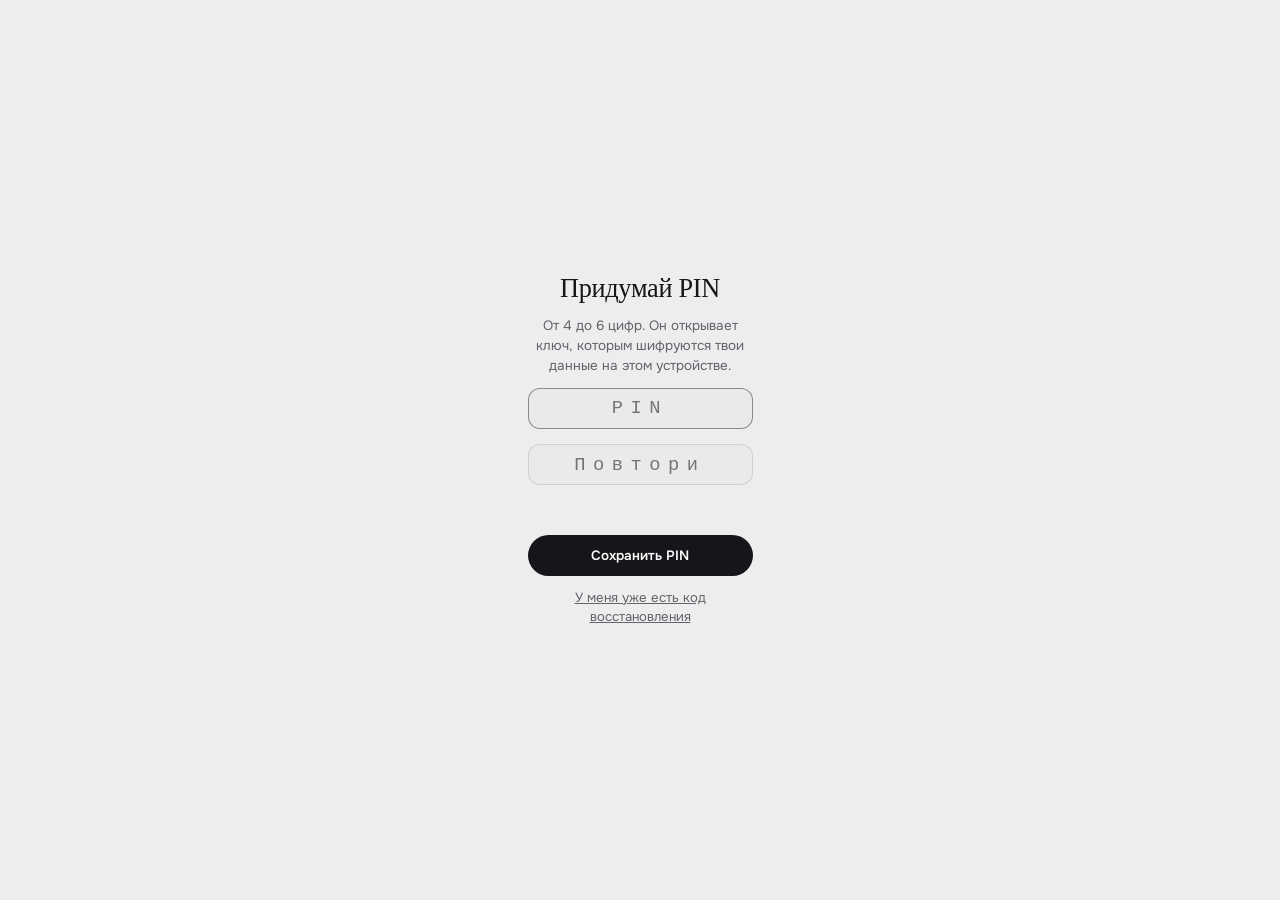
==== commit 15e88091: "0.50.0: новое оформление с нуля: темы «Мозаика» и «Лист» (тёмный и светлый режим), остров-навигация," ====
--- a/index.html
+++ b/index.html
@@ -1,5 +1,5 @@
 <!doctype html>
-<html lang="ru" data-theme="minimal">
+<html lang="ru" data-theme="mosaic">
 <head>
   <meta charset="utf-8">
   <meta name="viewport" content="width=device-width, initial-scale=1, viewport-fit=cover">
@@ -10,12 +10,23 @@
   <link rel="manifest" href="manifest.webmanifest">
   <link rel="icon" href="icons/icon.svg" type="image/svg+xml">
   <link rel="apple-touch-icon" href="icons/apple-touch-icon-180.png">
+  <script>
+    // Тема и режим до первой отрисовки: без белой вспышки на экране PIN
+    (function () { var r = document.documentElement; try {
+      var L = JSON.parse(localStorage.getItem('hub.look') || 'null') || {};
+      var t = L.theme || JSON.parse(localStorage.getItem('hub.theme') || 'null');
+      r.setAttribute('data-theme', t === 'sheet' ? 'sheet' : 'mosaic');
+      var m = JSON.parse(localStorage.getItem('hub.bootMode') || 'null');
+      if (m) { r.setAttribute('data-mode', m); r.style.colorScheme = m; }
+      var bg = JSON.parse(localStorage.getItem('hub.bootBg') || 'null');
+      if (bg) { r.style.background = bg; var mt = document.querySelector('meta[name="theme-color"]'); if (mt) mt.setAttribute('content', bg); }
+    } catch (e) { r.setAttribute('data-theme', 'mosaic'); } })();
+  </script>
   <link rel="stylesheet" href="css/tokens.css">
-  <link rel="stylesheet" href="css/themes.css">
   <link rel="stylesheet" href="css/base.css">
   <link rel="stylesheet" href="css/layout.css">
   <link rel="stylesheet" href="css/motion.css">
-  <link rel="stylesheet" href="css/mono.css">
+  <link rel="stylesheet" href="css/hub.css">
 </head>
 <body>
   <div class="lock" id="lock" role="dialog" aria-modal="true" aria-labelledby="lock-title">
--- a/css/tokens.css
+++ b/css/tokens.css
@@ -1,9 +1,7 @@
 /* Токены оформления. Все цвета и размеры приложения берутся только отсюда.
-   Темы: minimal («Минимализм») и creation («Сотворение»).
-   Исходные значения взяты из превью тем (previews/theme-previews.html). */
+   Эти значения только запасные: цвета и вид темы задаёт js/theme.js, а css/hub.css выводит из них остальное. */
 
-:root,
-[data-theme="minimal"] {
+:root {
   color-scheme: light;
 
   /* Цвета */
@@ -44,43 +42,6 @@
   --radius-pill: 0;
   --border: 1px;
   --border-style: solid;
-}
-
-[data-theme="creation"] {
-  color-scheme: dark;
-
-  --c-bg: #050505;
-  --c-surface: #101010;
-  --c-text: #d4d4d4;
-  --c-accent: #f2f2f2;
-  --c-on-accent: #050505;
-  --c-dim: #9a9a9a;
-  --c-line: #242424;
-  --c-fill: #181818;
-  --c-danger: #ff8a80;
-  --c-overlay: rgb(0 0 0 / 65%);
-  --c-ok: #30d158;
-  --c-warn: #ffd60a;
-  --lamp-green: #30d158;
-  --lamp-yellow: #ffd60a;
-  --lamp-red: #ff453a;
-  --lamp-off: #636366;
-  --chart-1: #ffb4a2;
-  --chart-2: #5e9cff;
-  --chart-3: #30d158;
-  --chart-4: #ffd60a;
-  --chart-5: #d8b4fe;
-  --chart-6: #ff9aa2;
-  --chart-7: #7fd7e8;
-
-  --font-head: Georgia, "PT Serif", serif;
-  --fw-head: 600;
-  --ls-head: -0.01em;
-
-  --radius-s: 0.5rem;
-  --radius-m: 0.9rem;
-  --radius-pill: 99px;
-  --border-style: dashed;
 }
 
 :root {
--- a/css/layout.css
+++ b/css/layout.css
@@ -42,7 +42,7 @@
 
 .main {
   padding: var(--sp-5) var(--sp-4);
-  padding-bottom: calc(var(--nav-h) + var(--fab) + var(--sp-6) + env(safe-area-inset-bottom));
+  padding-bottom: calc(var(--nav-h) + var(--fab) * 2 + var(--sp-6) + env(safe-area-inset-bottom));
   width: 100%;
   max-width: var(--content-max);
   margin: 0 auto;
@@ -84,10 +84,12 @@
 .nav__gear-side { display: none; }
 
 /* Кнопка «+» */
+:root { --fab-bottom: calc(var(--nav-h) + var(--sp-4) + env(safe-area-inset-bottom)); }
+
 .fab {
   position: fixed;
   right: var(--sp-4);
-  bottom: calc(var(--nav-h) + var(--sp-4) + env(safe-area-inset-bottom));
+  bottom: var(--fab-bottom);
   z-index: 11;
   width: var(--fab);
   height: var(--fab);
@@ -329,7 +331,8 @@
   .sync-chip--side { display: block; }
 
   .main { padding: var(--sp-6) var(--sp-6); padding-bottom: var(--sp-7); }
-  .fab { right: var(--sp-6); bottom: var(--sp-6); }
+  :root { --fab-bottom: var(--sp-6); }
+  .fab { right: var(--sp-6); }
   .sheet { margin: auto; border-radius: var(--radius-m); }
   .themes { grid-template-columns: repeat(2, minmax(0, var(--theme-card-w))); }
 }
@@ -751,18 +754,8 @@
 .main:focus, .main:focus-visible { outline: none; }
 
 /* Положение анимации темы: сбоку, фоном или сверху. Широкий монитор: колонка с анимацией растёт вместе с экраном */
-@media (min-width: 70rem) {
-  html[data-hero-pos="side"] .main { max-width: none; display: grid; grid-template-columns: minmax(0, 1fr) clamp(26rem, 38vw, 64rem); column-gap: var(--sp-6); align-items: start; }
-  html[data-hero-pos="side"] .main > :not(.hero) { grid-column: 1; max-width: 100rem; }
-  html[data-hero-pos="side"] .main > .hero { grid-column: 2; grid-row: 1 / span 30; position: sticky; top: var(--sp-5); height: clamp(18rem, 44vh, 38rem); margin: 0; }
-}
-@media (min-width: 100rem) { .main { max-width: 120rem; } }
-html[data-hero-pos="bg"] .main > .hero { position: fixed; inset: 0; width: 100%; height: 100%; margin: 0; z-index: -1; opacity: .15; pointer-events: none; border-radius: 0; }
-html[data-hero-pos="bg"] .hero__frame { pointer-events: none; }
 
 /* Цитата дня на широком экране: в правом нижнем углу, рядом с кнопкой «+» */
-@media (min-width: 70rem) {
-}
 
 /* ===== Плавные ползунки (0.31.0): боковая и нижняя панель, сегменты ===== */
 .nav { isolation: isolate; }
@@ -786,11 +779,6 @@
 
 /* Анимация темы подстраивается под размер экрана: на большом мониторе растёт и по высоте, и по ширине */
 @media (min-width: 48rem) { .hero { height: clamp(17rem, 19vw, 34rem); } }
-@media (min-width: 70rem) {
-  html[data-hero-pos="side"] .main { grid-template-columns: minmax(0, 1fr) clamp(26rem, 40vw, 110rem); }
-  html[data-hero-pos="side"] .main > .hero { height: clamp(18rem, 56vh, 80rem); }
-}
-@media (min-width: 100rem) { .main { max-width: clamp(120rem, 92vw, 240rem); } }
 
 /* Цитата дня на фоне под анимацией: без плитки и кнопок */
 :root { --hq: 7.5rem; }
@@ -800,11 +788,6 @@
 .hero__quote { flex: none; margin: 0; min-height: var(--hq); padding: var(--sp-3) var(--sp-4) var(--sp-2); display: grid; align-content: start; justify-items: center; gap: var(--sp-1); text-align: center; pointer-events: none; }
 .hero__q { margin: 0; max-width: 34rem; font-family: var(--font-head); font-weight: var(--fw-head); font-style: italic; font-size: clamp(.95rem, .9rem + .35vw, 1.5rem); line-height: 1.4; color: var(--c-text); opacity: .92; }
 .hero__who { color: var(--c-dim); font-size: var(--fs-s); }
-html[data-hero-pos="bg"] .hero__quote { display: none; }
-@media (min-width: 70rem) {
-  html[data-hero-pos="side"] .main > .hero--stage { height: clamp(22rem, 62vh, 84rem); }
-  html[data-hero-pos="side"] .hero__q { max-width: 40rem; font-size: clamp(1rem, .8rem + .55vw, 1.9rem); }
-}
 
 
 /* Анимации самого хаба: кнопки, плитки, галочки */
@@ -829,16 +812,8 @@
 .hero__quote { position: relative; }
 .hero__qn { position: absolute; right: .25rem; top: .25rem; width: 1.6rem; height: 1.6rem; padding: 0; font-size: .9rem; line-height: 1; border: 1px solid color-mix(in srgb, currentColor 25%, transparent); border-radius: 50%; background: transparent; color: inherit; opacity: .55; cursor: pointer; transition: opacity .3s, transform .5s; }
 .hero__qn:hover, .hero__qn:focus-visible { opacity: 1; transform: rotate(180deg); }
-html[data-hero-pos="bg"] .hero__qn { display: none; }
 
 /* «Сегодня»: сцена сверху на всю ширину, плитки под ней */
-@media (min-width: 48rem) {
-  html[data-hero-pos="side"] .main[data-page="today"] { display: block; max-width: 100rem; }
-  html[data-hero-pos="side"] .main[data-page="today"] > .hero--stage { position: relative; top: auto; width: 100%; height: auto; margin: 0 0 var(--sp-4); }
-  html[data-hero-pos="side"] .main[data-page="today"] > .hero--stage .hero__frame { flex: none; height: auto; aspect-ratio: 3.1 / 1; }
-  html[data-hero-pos="side"] .main[data-page="today"] .hero__quote { padding-bottom: 0; }
-  html[data-hero-pos="side"] .main[data-page="today"] > .hero--stage .hero__q { max-width: 44rem; }
-}
 
 /* День пройден */
 .tile--day .daypath { width: 100%; max-width: 12rem; margin: .25rem auto 0; display: block; }
@@ -898,3 +873,52 @@
 }
 .kn-about { margin: 0; overflow-wrap: anywhere; }
 .kn-about--clamp { display: -webkit-box; -webkit-line-clamp: 4; line-clamp: 4; -webkit-box-orient: vertical; overflow: hidden; cursor: pointer; }
+
+/* ===== Заставка по темам (0.40.0) ===== */
+.splash__sub { position: relative; font-size: .62rem; letter-spacing: .2em; text-transform: uppercase; color: var(--c-dim); opacity: 0; animation: splash-sub .6s var(--ease-out) .55s both; }
+.splash__spark { position: absolute; inset: 0; margin: auto; width: 9rem; height: 9rem; pointer-events: none; opacity: 0; }
+.splash__spark::before, .splash__spark::after { content: ""; position: absolute; left: 50%; top: 50%; width: 100%; height: 2px; margin: -1px 0 0 -50%; background: linear-gradient(90deg, transparent, #fff, transparent); }
+.splash__spark::after { transform: rotate(90deg); }
+@keyframes splash-sub { from { opacity: 0; transform: translateY(.3rem); } to { opacity: 1; transform: none; } }
+@keyframes splash-spark { 0% { opacity: 0; transform: scale(.2) rotate(-20deg); } 35% { opacity: 1; transform: scale(1.1) rotate(0); } 100% { opacity: .55; transform: scale(.85) rotate(8deg); } }
+/* Сотворение: моноширинные буквы из шума */
+.splash--creation .splash__name { font-family: var(--font-mono); letter-spacing: .3em; }
+.splash--creation .splash__sub { display: none; }
+/* Мифы: руны, серебро, искра за именем */
+.splash--myth { background: radial-gradient(40rem 30rem at 50% 45%, #15161a, #050505); }
+.splash--myth::before { display: none; }
+.splash--myth .splash__name { color: #e9e9ec; text-shadow: 0 0 24px rgb(255 255 255 / .35); }
+.splash--myth .splash__spark { animation: splash-spark 1.1s var(--ease-out) .2s both; }
+.splash--myth .splash__line { background: linear-gradient(90deg, transparent, #cfd0d6, transparent); }
+/* Бенто: свечение и стеклянная капсула */
+.splash--mythbento::before { width: 34rem; height: 34rem; filter: none; }
+.splash--mythbento .splash__name { padding: .35em 1.1em; border-radius: 99px; background: linear-gradient(150deg, rgb(255 255 255 / .12), rgb(255 255 255 / .03)); box-shadow: inset 0 1px 0 rgb(255 255 255 / .25), 0 30px 60px -30px #000; color: #f2f2f2; }
+.splash--mythbento .splash__line { display: none; }
+/* Монолит: серифная «Х», искра как на карточке с руками, дата под ней */
+.splash--mythmono, .splash--fusion { background: #050506; }
+.splash--mythmono::before, .splash--fusion::before { width: 26rem; height: 26rem; }
+.splash--mythmono .splash__name, .splash--fusion .splash__name { font-family: "Times New Roman", Times, serif; font-weight: 400; font-size: clamp(4rem, 12vw, 8rem); color: #f1f1f3; letter-spacing: 0; }
+.splash--mythmono .splash__spark, .splash--fusion .splash__spark { width: 14rem; height: 14rem; animation: splash-spark 1.2s var(--ease-out) .35s both; }
+.splash--mythmono .splash__line, .splash--fusion .splash__line { width: 2.5rem; background: rgb(255 255 255 / .5); }
+/* Печатная машинка: моноширинный шрифт и мигающий курсор */
+.splash--type::before { display: none; }
+.splash--type .splash__name { font-family: var(--font-mono); animation: none; }
+.splash--type .splash__name::after { content: ""; display: inline-block; width: .08em; height: .9em; margin-left: .08em; vertical-align: -.08em; background: currentColor; animation: splash-caret .5s steps(1) infinite; }
+.splash--type .splash__line { display: none; }
+@keyframes splash-caret { 50% { opacity: 0; } }
+/* Волна: буквы поднимаются по очереди */
+.splash--wave .splash__name { animation: none; }
+.splash--wave .splash__name span { display: inline-block; animation: splash-wave .9s var(--ease-out) var(--d) both; }
+@keyframes splash-wave { 0% { opacity: 0; transform: translateY(1.2rem) scale(.8); } 60% { opacity: 1; transform: translateY(-.3rem); } 100% { transform: none; } }
+/* Затмение: тёмный диск проходит по светлому кругу, после него проступает имя */
+.splash--eclipse::before { animation: none; opacity: 1; width: 14rem; height: 14rem; background: radial-gradient(circle, #f4f4f5 0 58%, rgb(255 255 255 / .25) 60%, transparent 72%); }
+.splash--eclipse::after { content: ""; position: absolute; inset: 0; margin: auto; width: 14rem; height: 14rem; border-radius: 50%; background: var(--c-bg); animation: splash-eclipse 1.2s var(--ease-out) both; }
+.splash--eclipse .splash__name { z-index: 1; color: #f4f4f5; mix-blend-mode: difference; animation-delay: .5s; }
+.splash--eclipse .splash__line { display: none; }
+@keyframes splash-eclipse { from { transform: translateX(-130%); } to { transform: translateX(14%); } }
+/* Орбита: три точки кружат вокруг имени */
+.splash__orb { position: absolute; inset: 0; margin: auto; width: 12rem; height: 12rem; border-radius: 50%; animation: splash-orbit 1.4s linear var(--d) infinite; }
+.splash__orb::before { content: ""; position: absolute; left: 50%; top: -3px; width: 6px; height: 6px; margin-left: -3px; border-radius: 50%; background: var(--c-accent); box-shadow: 0 0 12px var(--c-accent); }
+.splash--orbit::before { opacity: .6; }
+@keyframes splash-orbit { to { transform: rotate(360deg); } }
+.splash--eclipse .splash__sub { z-index: 1; }
--- a/css/motion.css
+++ b/css/motion.css
@@ -153,46 +153,6 @@
 .themebtn__ic { display: contents; }
 .themebtn svg { width: 1.2rem; height: 1.2rem; }
 
-/* ---------- стекло для всех тем ---------- */
-/* Включается атрибутом html[data-glass="tinted|clear"]. Для тем с плоским фоном рисуем ровную диагональную заливку,
-   чтобы стеклу было что размывать. Рамка и внутренний блик вместо внешней тени. */
-/* заливка лежит на отдельном закреплённом слое: background-attachment: fixed заставляет перерисовывать весь фон при каждой прокрутке */
-html[data-glass]:not([data-wp]) { background: var(--c-bg); }
-html[data-glass]:not([data-wp]) body { background: none; }
-html[data-glass]:not([data-wp])::before { content: ""; position: fixed; inset: 0; z-index: -1; pointer-events: none; background: var(--wp-grad, none); transform: translateZ(0); }
-html[data-glass="tinted"] { --glass-a: 9%; --glass-b: 3%; }
-html[data-glass="clear"] { --glass-a: 4%; --glass-b: 1.2%; }
-html[data-glass] :is(.card, .qtile, .sheet, .nav, .topbar, .lock__box, .tipcard, .empty) {
-  background: var(--glass-grain), linear-gradient(160deg, color-mix(in srgb, var(--c-text) var(--glass-a), transparent), color-mix(in srgb, var(--c-text) var(--glass-b), transparent));
-  border-color: color-mix(in srgb, var(--c-text) var(--glass-line), transparent);
-  -webkit-backdrop-filter: blur(var(--glass-blur)) saturate(var(--glass-sat));
-  backdrop-filter: blur(var(--glass-blur)) saturate(var(--glass-sat));
-  box-shadow: inset 0 1px 0 color-mix(in srgb, var(--c-text) 7%, transparent);
-}
-/* Под плитками лежит ровная заливка-градиент: её размытие выглядит так же, как без размытия, а стоит дорого
-   (каждая плитка пересчитывается при любом движении). Поэтому без своих обоев плитки без backdrop-filter;
-   размытие остаётся у панели, шапки и листов, которые лежат поверх прокручиваемого содержимого. */
-html[data-glass]:not([data-wp]) :is(.card, .qtile, .tipcard, .empty) { -webkit-backdrop-filter: none; backdrop-filter: none; }
-html[data-glass] .nav { background-color: transparent; }
-html[data-glass] .topbar { border-bottom-color: color-mix(in srgb, var(--c-text) var(--glass-line), transparent); }
-html[data-glass] .qtile::before { opacity: .9; }
-@media (hover: hover) { html[data-glass] .card:hover, html[data-glass] .qtile:hover { transform: translateY(-3px); transition: transform .35s var(--ease-out); } }
-html[data-effects="off"][data-glass] .card:hover, html[data-effects="off"][data-glass] .qtile:hover { transform: none; }
-@supports not ((backdrop-filter: blur(1px)) or (-webkit-backdrop-filter: blur(1px))) {
-  html[data-glass] :is(.card, .qtile, .sheet, .nav, .topbar, .lock__box, .tipcard, .empty) { background: var(--c-surface); }
-}
-
-.glasspick { display: grid; grid-template-columns: repeat(auto-fill, minmax(5.5rem, 1fr)); gap: var(--sp-3); margin-top: var(--sp-2); }
-.glasspick__wp { position: relative; aspect-ratio: 3 / 2; border-radius: var(--radius-s); border: 0; padding: 0; transition: transform .3s var(--ease-snap), box-shadow .3s; }
-@media (hover: hover) { .glasspick__wp:hover { transform: translateY(-2px); } }
-.glasspick__wp span { position: absolute; left: .5rem; bottom: .4rem; font-size: var(--fs-s); color: #fff; text-shadow: 0 1px 4px rgb(0 0 0 / .7); }
-.glasspick__wp[aria-pressed="true"] { box-shadow: 0 0 0 2px var(--c-text); }
-.glasspick__wp[aria-pressed="true"]::after { content: ""; position: absolute; right: .4rem; top: .4rem; width: 1.2rem; height: 1.2rem; border-radius: 50%; background: var(--c-accent) url("data:image/svg+xml,%3Csvg xmlns='http://www.w3.org/2000/svg' viewBox='0 0 24 24' fill='none' stroke='white' stroke-width='3' stroke-linecap='round' stroke-linejoin='round'%3E%3Cpath d='M20 6 9 17l-5-5'/%3E%3C/svg%3E") center / .75rem no-repeat; animation: mk-pop .4s var(--ease-snap); }
-.glassdots { display: flex; gap: var(--sp-4); margin-top: var(--sp-2); flex-wrap: wrap; }
-.glassdot { position: relative; width: 1.75rem; height: 1.75rem; border-radius: 50%; border: 0; padding: 0; transition: transform .3s var(--ease-snap), box-shadow .3s; }
-.glassdot::before { content: ""; position: absolute; inset: -.5rem; }
-.glassdot[aria-pressed="true"] { transform: scale(1.14); box-shadow: 0 0 0 3px var(--c-bg), 0 0 0 5px var(--c-text); }
-
 /* ---------- доска задач ---------- */
 .kan { display: grid; grid-template-columns: repeat(3, minmax(0, 1fr)); gap: var(--sp-3); align-items: start; }
 @media (max-width: 47.999rem) { .kan { grid-template-columns: minmax(0, 1fr); } }
@@ -222,92 +182,13 @@
 /* узкий телефон: заголовку остаётся место рядом с новой кнопкой темы */
 @media (max-width: 30rem) { .topbar .sync-chip { max-width: 5rem; } .topbar__title { min-width: 5.5rem; } }
 
-/* ---------- тема «Бенто»: плитки как стеклянное бенто ---------- */
-.focus__time { font-family: var(--font-head); font-size: 2.6rem; line-height: 1; margin: .25rem 0 .1rem; font-variant-numeric: tabular-nums lining-nums; }
-html:is([data-theme^="myth"], [data-theme="creation"]) .focus__time { font-family: var(--font-num); }
-[data-theme="mythbento"] {
-  --chart-1: #f2f2f2; --chart-2: #b8bac2; --chart-3: #8d8f98; --chart-4: #686a72; --chart-5: #d7d8dd; --chart-6: #a0a2aa; --chart-7: #55575e;
-  --glass-blur: 16px; --glass-sat: 1.15; --glass-line: 12%;
-}
-html[data-theme="mythbento"]:not([data-wp]) { --wp-grad:
-    radial-gradient(42rem 34rem at 4% -6%, rgb(255 255 255 / .16), transparent 70%),
-    radial-gradient(46rem 40rem at 104% 38%, rgb(150 160 185 / .15), transparent 70%),
-    radial-gradient(40rem 28rem at 40% 112%, rgb(255 255 255 / .07), transparent 70%); }
-html[data-theme="mythbento"] .tile__kicker { letter-spacing: .14em; font-size: .66rem; }
-html[data-theme="mythbento"] .card, [data-theme="mythbento"] .qtile { box-shadow: inset 0 1px 0 rgb(255 255 255 / .16), inset 0 0 0 1px rgb(255 255 255 / .05), 0 20px 40px -22px rgb(0 0 0 / .85); }
-html[data-theme="mythbento"] .btn { border-radius: 99px; }
-html[data-theme="mythbento"] .btn--primary { background: #f2f2f2; color: #050505; border-color: transparent; font-weight: 600; }
-@media (min-width: 48rem) {
-  html[data-theme="mythbento"] .nav__ind { background: #f2f2f2; }
-  html[data-theme="mythbento"] .nav__item[aria-current="page"] { color: #050505; }
-}
-/* светлая карточка фокуса, как на макете */
-html[data-theme="mythbento"] .tile--focus { background: linear-gradient(160deg, #f4f4f5, #cfd0d4); color: #0a0a0b; border-color: transparent; backdrop-filter: none; }
-html[data-theme="mythbento"] .tile--focus :is(h2, h3, .focus__time) { color: #050505; }
-html[data-theme="mythbento"] .tile--focus :is(.muted, .tile__kicker) { color: #55565c; }
-html[data-theme="mythbento"] .tile--focus .btn--primary { background: #050505; color: #fff; }
-html[data-theme="mythbento"] .tile--focus .btn:disabled { opacity: .75; }
-html[data-theme="mythbento"] .island { box-shadow: 0 12px 30px rgb(0 0 0 / .7), inset 0 0 0 1px rgb(255 255 255 / .1); }
-html[data-theme="mythbento"] .sched-day--today { box-shadow: 0 0 0 1px rgb(255 255 255 / .35), 0 20px 40px -22px #000; }
-
-
-/* ---------- тема «Бенто»: плавающая панель, свечение, крупные плитки (макеты «Сотворения») ---------- */
-html[data-theme="mythbento"]:not([data-wp]) { --wp-grad:
-    radial-gradient(40rem 38rem at 2% -8%, rgb(255 255 255 / .30), transparent 68%),
-    radial-gradient(46rem 44rem at 106% 40%, rgb(150 160 185 / .26), transparent 68%),
-    radial-gradient(40rem 30rem at 42% 114%, rgb(255 255 255 / .14), transparent 68%); }
-[data-theme="mythbento"] { --glass-blur: 14px; --radius-m: 1.75rem; --radius-s: 1.1rem; }
-html[data-theme="mythbento"] .hero--stage { border-radius: 1.75rem; background: linear-gradient(150deg, rgb(255 255 255 / .06), rgb(255 255 255 / .015)); box-shadow: inset 0 0 0 1px rgb(255 255 255 / .08); }
-html[data-theme="mythbento"] .btn--ghost { background: rgb(255 255 255 / .08); box-shadow: inset 0 0 0 1px rgb(255 255 255 / .12); border-color: transparent; }
-html[data-theme="mythbento"] .tile--day .daypct { font-size: 2.2rem; }
-html[data-theme="mythbento"] .nav { background: linear-gradient(150deg, rgb(255 255 255 / .1), rgb(255 255 255 / .03)); box-shadow: inset 0 1px 0 rgb(255 255 255 / .16), inset 0 0 0 1px rgb(255 255 255 / .06), 0 20px 40px -22px #000; -webkit-backdrop-filter: blur(var(--glass-blur)); backdrop-filter: blur(var(--glass-blur)); }
-@media (min-width: 48rem) {
-  html[data-theme="mythbento"] { --side-w: 6.5rem; }
-  html[data-theme="mythbento"] .nav { top: 1.1rem; margin: 1.1rem 0 1.1rem 1.1rem; width: 4.25rem; height: calc(100dvh - 2.2rem); border-radius: 2.125rem; padding: 1.1rem 0; align-items: center; gap: .6rem; border: 0; }
-  html[data-theme="mythbento"] .nav__item { width: 2.75rem; min-height: 2.75rem; height: 2.75rem; padding: 0; justify-content: center; border-radius: 50%; }
-  html[data-theme="mythbento"] .nav__label, html[data-theme="mythbento"] .sync-chip--side { display: none; }
-  html[data-theme="mythbento"] .nav__ind { border-radius: 50%; }
-  html[data-theme="mythbento"] .nav__item:hover { background: rgb(255 255 255 / .08); }
-  html[data-theme="mythbento"] .bento { grid-template-columns: repeat(12, minmax(0, 1fr)); gap: 1rem; }
-  html[data-theme="mythbento"] .bento > .tile { grid-column: span 4; }
-  html[data-theme="mythbento"] .bento > .tile--w2 { grid-column: span 6; }
-  html[data-theme="mythbento"] .bento > .tile--day { grid-column: span 5; }
-  html[data-theme="mythbento"] .bento > .tile--w2:not(.tile--day) { grid-column: span 4; }
-  html[data-theme="mythbento"] .bento > .tile--focus { grid-column: span 3; }
-  html[data-theme="mythbento"] .main { padding-right: 1.6rem; }
-}
-@media (max-width: 47.99rem) {
-  html[data-theme="mythbento"] { --nav-h: 4rem; }
-  html[data-theme="mythbento"] .nav { left: .8rem; right: .8rem; bottom: calc(.8rem + env(safe-area-inset-bottom)); height: 4rem; padding-bottom: 0; border: 0; border-radius: 2rem; }
-  html[data-theme="mythbento"] .nav__item[aria-current="page"] { color: var(--c-text); }
-  html[data-theme="mythbento"] .fab { bottom: calc(5.8rem + env(safe-area-inset-bottom)); }
-}
-/* ---------- без лагов: лёгкое стекло ---------- */
-/* Размытие фона под каждой плиткой дорогое, особенно на телефоне; пока страница появляется и уходит, его выключаем,
-   а вместо размытия самих плиток анимируем только прозрачность и сдвиг (их считает видеокарта без перерисовки). */
-@keyframes mk-rise-g { from { opacity: 0; transform: translate3d(0, 12px, 0); } }
-@keyframes mk-rise-in-g { from { opacity: 0; transform: translate3d(0, 8px, 0); } }
-@keyframes mk-out-g { to { opacity: 0; transform: translate3d(0, -4px, 0); } }
-html[data-glass] .view.is-entering [data-rise] { animation-name: mk-rise-g; }
-html[data-glass] .view.is-entering [data-rise] > * { animation-name: mk-rise-in-g; }
-html[data-glass] .view.is-leaving > *, html[data-glass] .view.is-leaving [data-rise] { animation-name: mk-out-g !important; }
-html[data-glass] :is(.view.is-entering, .view.is-leaving) :is(.card, .qtile) { -webkit-backdrop-filter: none; backdrop-filter: none; }
-html[data-glass] .view.is-entering [data-rise], html[data-glass] .view.is-leaving [data-rise] { will-change: opacity, transform; }
-html[data-glass] .card:hover, html[data-glass] .qtile:hover { will-change: transform; }
-@media (max-width: 47.99rem), (pointer: coarse) {
-  html[data-glass] { --glass-blur: 10px; --glass-sat: 1; }
-  html[data-glass] .card:hover, html[data-glass] .qtile:hover { transform: none; }
-}
-
 /* ---------- окно хаба не в фокусе (игра, другая программа): декоративное движение стоит ---------- */
 html[data-idle] *, html[data-idle] *::before, html[data-idle] *::after { animation-play-state: paused !important; }
 html[data-idle] .hero { opacity: .9; }
 
 /* ---------- экономный режим: без размытия и тяжёлых теней ---------- */
-html[data-lite] :is(.card, .qtile, .sheet, .nav, .topbar, .lock__box, .tipcard, .empty) { -webkit-backdrop-filter: none !important; backdrop-filter: none !important; background: var(--c-surface) !important; box-shadow: none !important; }
+html[data-lite] :is(.card, .qtile, .sheet, .nav, .topbar, .lock__box, .tipcard, .empty) { -webkit-backdrop-filter: none !important; backdrop-filter: none !important; }
 html[data-lite] .nav__ind, html[data-lite] .view [data-rise], html[data-lite] .view [data-rise] > * { will-change: auto; }
 html[data-lite] .view.is-entering [data-rise] > * { animation: none; }
 html[data-lite] .card:hover, html[data-lite] .qtile:hover, html[data-lite] .bento > .tile:hover { transform: none; }
-html[data-lite]:not([data-wp])::before { display: none; }
 html[data-lite] .island { box-shadow: none; }
-html[data-lite] .tile--focus { background: #e8e8ea !important; }
--- a/css/hub.css
+++ b/css/hub.css
@@ -0,0 +1,470 @@
+/* ======================= Оформление хаба: «Мозаика» и «Лист» =======================
+   Все цвета выводятся из шести базовых (--c-bg, --c-surface, --c-text, --c-dim, --c-accent, --c-on-accent),
+   которые задаёт js/theme.js из выбранной палитры. Режим (тёмный/светлый) стоит в html[data-mode].
+   Размеры в rem: корневой размер растёт вместе с шириной окна, поэтому на 4K всё крупнее и без пустых полей. */
+
+/* шрифты лежат в репозитории (лицензия SIL OFL, тексты рядом в assets/fonts): работают без сети */
+@font-face { font-family: "Onest"; font-style: normal; font-weight: 100 900; font-display: swap; src: url("../assets/fonts/onest-cyrillic-wght-normal.woff2") format("woff2-variations"); unicode-range: U+0301,U+0400-045F,U+0490-0491,U+04B0-04B1,U+2116; }
+@font-face { font-family: "Onest"; font-style: normal; font-weight: 100 900; font-display: swap; src: url("../assets/fonts/onest-latin-wght-normal.woff2") format("woff2-variations"); unicode-range: U+0000-00FF,U+0131,U+0152-0153,U+02BB-02BC,U+02C6,U+02DA,U+02DC,U+0304,U+0308,U+0329,U+2000-206F,U+20AC,U+2122,U+2191,U+2193,U+2212,U+2215,U+FEFF,U+FFFD; }
+@font-face { font-family: "Golos Text"; font-style: normal; font-weight: 100 900; font-display: swap; src: url("../assets/fonts/golos-text-cyrillic-wght-normal.woff2") format("woff2-variations"); unicode-range: U+0301,U+0400-045F,U+0490-0491,U+04B0-04B1,U+2116; }
+@font-face { font-family: "Golos Text"; font-style: normal; font-weight: 100 900; font-display: swap; src: url("../assets/fonts/golos-text-latin-wght-normal.woff2") format("woff2-variations"); unicode-range: U+0000-00FF,U+0131,U+0152-0153,U+02BB-02BC,U+02C6,U+02DA,U+02DC,U+0304,U+0308,U+0329,U+2000-206F,U+20AC,U+2122,U+2191,U+2193,U+2212,U+2215,U+FEFF,U+FFFD; }
+
+html { font-size: calc(clamp(15px, 11px + .3vw, 23px) * var(--ui-scale, 1)); }
+
+:root {
+  --hb-font: var(--font-ui, "Onest", "Segoe UI Variable", "Segoe UI", system-ui, sans-serif);
+  --hb-serif: "Times New Roman", Times, "PT Serif", serif;
+  --hb-bg: var(--c-bg);
+  --hb-tile: var(--c-surface);
+  --hb-text: var(--c-text);
+  --hb-dim: var(--c-dim);
+  --hb-dim2: color-mix(in srgb, var(--c-dim) 75%, var(--c-bg));
+  --hb-line: color-mix(in srgb, var(--c-text) 10%, transparent);
+  --hb-hi: color-mix(in srgb, var(--c-text) 7%, transparent);
+  --hb-sh: rgb(0 0 0 / .55);
+  --hb-light-a: var(--c-text);
+  --hb-light-b: color-mix(in srgb, var(--c-text) 86%, var(--c-bg));
+  --hb-on-light: var(--c-bg);
+  --hb-on-light-dim: color-mix(in srgb, var(--c-bg) 62%, var(--c-text));
+  --hb-r: 1.25rem;
+  --hb-r-s: .8rem;
+  --hb-gap: 1rem;
+  --hb-pad-y: 1.15rem;
+  --hb-pad-x: 1.25rem;
+  --hb-rail-w: 3.5rem;
+  --hb-rail-x: 1.25rem;
+  --hb-top: 3.5rem;
+  --hb-side: 1.25rem;
+  --hb-bottom: 1.25rem;
+  --hb-maxw: none;
+  --font-head: var(--hb-serif);
+  --fw-head: 400;
+  --radius-m: var(--hb-r);
+  --radius-s: var(--hb-r-s);
+  --radius-pill: 99px;
+  --border-style: solid;
+  --c-line: var(--hb-line);
+  --c-fill: color-mix(in srgb, var(--c-text) 7%, var(--c-surface));
+  --c-overlay: rgb(0 0 0 / .6);
+  --chart-1: var(--c-accent); --chart-2: color-mix(in srgb, var(--c-accent) 70%, var(--c-text)); --chart-3: var(--c-dim); --chart-4: color-mix(in srgb, var(--c-dim) 70%, var(--c-bg)); --chart-5: color-mix(in srgb, var(--c-accent) 45%, var(--c-dim)); --chart-6: color-mix(in srgb, var(--c-text) 60%, var(--c-bg)); --chart-7: color-mix(in srgb, var(--c-dim) 50%, var(--c-bg));
+}
+/* светлый режим: мягкие тени вместо чёрных */
+html[data-mode="light"] { --hb-sh: rgb(40 44 70 / .22); --hb-hi: rgb(255 255 255 / .8); --hb-line: color-mix(in srgb, var(--c-text) 12%, transparent); --c-overlay: rgb(20 22 36 / .4);
+  --c-danger: #b3261e; --c-ok: #1a7f37; --c-warn: #a16207; }
+html[data-mode="dark"] { --c-danger: #ff8a80; --c-ok: #30d158; --c-warn: #ffd60a; }
+/* скругления, плотность, рамка, кнопки, шрифт заголовков: переключатели каталога */
+html[data-radius="sharp"] { --hb-r: .35rem; --hb-r-s: .25rem; }
+html[data-radius="round"] { --hb-r: 2rem; --hb-r-s: 1.2rem; }
+html[data-density="compact"] { --hb-gap: .6rem; --hb-pad-y: .8rem; --hb-pad-x: .9rem; }
+html[data-density="airy"] { --hb-gap: 1.4rem; --hb-pad-y: 1.5rem; --hb-pad-x: 1.7rem; }
+html[data-border="none"] { --hb-line: transparent; }
+html[data-border="bold"] { --hb-line: color-mix(in srgb, var(--c-text) 24%, transparent); }
+html[data-head="sans"] { --font-head: var(--hb-font); --hb-serif: var(--hb-font); }
+html[data-width="wide"] { --hb-maxw: 150rem; }
+html[data-width="center"] { --hb-maxw: 90rem; }
+html body { font-family: var(--hb-font); font-size: .9rem; background: var(--hb-bg); color: var(--hb-text); }
+
+/* ---------- плитка ---------- */
+html .card,
+html .qtile {
+  background: var(--hb-tile);
+  border: 1px solid var(--hb-line);
+  border-radius: var(--hb-r);
+  box-shadow: inset 0 1px 0 var(--hb-hi), 0 18px 30px -24px var(--hb-sh);
+  -webkit-backdrop-filter: none; backdrop-filter: none;
+}
+html .mt { position: relative; display: flex; flex-direction: column; min-width: 0; min-height: 0; padding: var(--hb-pad-y) var(--hb-pad-x); overflow: hidden; color: var(--hb-text); text-decoration: none; }
+html .mt-k { display: block; font-size: .62rem; letter-spacing: .17em; text-transform: uppercase; color: var(--hb-dim); line-height: 1.2; }
+html .mt-h { font-family: var(--hb-font); font-size: .9rem; font-weight: 500; color: var(--hb-text); margin: 0; }
+html .mt-head { display: flex; align-items: center; justify-content: space-between; gap: .6rem; }
+html .mt-num { font-family: var(--hb-serif); font-weight: 400; font-size: 2.35rem; line-height: 1; letter-spacing: -.01em; color: var(--hb-text); margin: 0; font-variant-numeric: lining-nums tabular-nums; }
+html .mt-num--s { font-size: 1.55rem; }
+html .mt-num--m { font-size: 1.9rem; }
+html .mt-num--xl { font-size: 3.4rem; }
+html .mt-num small { font-family: var(--hb-serif); font-size: 1.05rem; margin-left: .3rem; color: var(--hb-text); }
+html .mt-sub { display: block; font-size: .68rem; color: var(--hb-dim); line-height: 1.3; }
+html .mt-empty { color: var(--hb-dim); font-size: .8rem; margin: .8rem 0 0; }
+html .mt-chip { flex: none; font-size: .64rem; line-height: 1; padding: .3rem .6rem; border-radius: 99px; background: color-mix(in srgb, var(--c-text) 10%, transparent); color: var(--c-dim); white-space: nowrap; }
+html .mt-link { position: absolute; inset: 0; z-index: 1; border-radius: inherit; }
+html .mt-link:focus-visible { outline: 2px solid var(--c-text); outline-offset: -3px; }
+html .mt-add, html .mt-pill { flex: none; min-height: 1.75rem; padding: 0 .85rem; border-radius: 99px; background: var(--c-text); color: var(--c-bg); font: 600 .7rem/1 var(--hb-font); border: 0; cursor: pointer; }
+html .mt-pill { background: color-mix(in srgb, var(--c-text) 90%, transparent); }
+html .mt-add:active, html .mt-pill:active, html .mt-go:active { transform: scale(.96); }
+
+/* светлая плитка (фокус, события проектов) */
+html .tile--focus { background: linear-gradient(160deg, var(--hb-light-a), var(--hb-light-b)); border-color: transparent; box-shadow: inset 0 1px 0 var(--c-text), 0 24px 40px -24px var(--hb-sh); color: var(--c-bg); }
+html .tile--focus .mt-k, html .tile--focus .mt-sub { color: var(--c-dim); }
+html .tile--focus .mt-num { color: var(--c-bg); }
+html .mt-go { align-self: flex-start; margin-top: auto; min-height: 1.85rem; padding: 0 1rem; border-radius: 99px; border: 0; background: var(--c-bg); color: var(--c-text); font: 600 .7rem/1 var(--hb-font); cursor: pointer; }
+html .mt-go:disabled { opacity: .7; cursor: default; }
+html .mt-focus__time { margin-top: 1.1rem; }
+
+/* кольца: без подписей виджета, цифры свои */
+html .mt-rings { flex: 1 1 auto; min-height: 0; display: grid; place-items: center; }
+html .mt-rings .mk-wrap { margin: 0; display: block; height: 100%; }
+html .mt-rings .mk-ringstat { display: none; }
+html .mt-rings .mk-ring { width: auto; height: 100%; max-height: 8.6rem; aspect-ratio: 1; display: block; }
+html .mk-ring circle { stroke-width: 7; }
+html .mk-ring .rb { stroke: color-mix(in srgb, var(--c-text) 10%, transparent); }
+html .mk-ring .rf:nth-of-type(2) { stroke-width: 9; }
+html .mt-pair { display: flex; justify-content: space-between; align-items: flex-end; gap: .6rem; }
+html .mt-right { text-align: right; }
+html .mt-pair .mt-sub { margin-top: .3rem; }
+
+/* задачи */
+html .mt-tasks { list-style: none; margin: .9rem 0 0; padding: 0; display: grid; gap: .1rem; min-height: 0; overflow: hidden; }
+html .mt-task { display: flex; align-items: center; gap: .7rem; min-height: 2.2rem; font-size: .8rem; color: var(--hb-text); }
+html .mt-task__t { flex: 1; min-width: 0; overflow: hidden; text-overflow: ellipsis; white-space: nowrap; }
+html .mt-task.is-done .mt-task__t { color: var(--hb-dim); }
+html .mt-check { flex: none; width: 1.05rem; height: 1.05rem; padding: 0; border-radius: 50%; border: 1.5px solid color-mix(in srgb, var(--c-text) 45%, transparent); background: transparent; cursor: pointer; position: relative; }
+html .mt-check::before { content: ""; position: absolute; inset: -.7rem; }
+html .mt-check:hover { border-color: var(--c-text); }
+html .mt-task.is-done .mt-check { background: var(--c-text); border-color: var(--c-text); }
+
+/* расписание: точки на линии */
+html .mt-line { list-style: none; margin: 1rem 0 0; padding: 0 0 0 1.05rem; display: grid; gap: .95rem; position: relative; }
+html .mt-line::before { content: ""; position: absolute; left: .26rem; top: .45rem; bottom: .9rem; width: 1px; background: color-mix(in srgb, var(--c-text) 10%, transparent); }
+html .mt-pair-i { position: relative; }
+html .mt-pair-i::before { content: ""; position: absolute; left: -1.05rem; top: .3rem; width: .5rem; height: .5rem; border-radius: 50%; background: var(--c-text); box-shadow: 0 0 0 3px var(--hb-tile); }
+html .mt-pair-i__t { margin: 0; font-size: .78rem; color: var(--hb-text); }
+html .mt-pair-i__t b { font-weight: 700; }
+html .mt-pair-i.is-past::before { background: var(--c-dim); }
+html .mt-pair-i.is-past .mt-pair-i__t { color: var(--hb-dim); }
+html .mt-pair-i .mt-sub { margin-top: .2rem; }
+
+/* неделя: столбики, сегодняшний светлый */
+html .mt-week .mt-num { margin-top: .55rem; }
+html .mt-week [data-draw] { margin-top: auto; }
+html .mt .mk-bars { gap: .55rem; height: 4.6rem; margin-top: .6rem; }
+html .mt .mk-bars > i { border-radius: .35rem; background: color-mix(in srgb, var(--c-text) 16%, transparent); min-height: 22%; }
+html .mt .mk-bars > i[data-zero] { background: color-mix(in srgb, var(--c-text) 10%, transparent); }
+html .mt .mk-bars > i.is-today { background: var(--c-text); box-shadow: 0 0 0 1px color-mix(in srgb, var(--c-text) 50%, transparent); }
+html .mt .mk-axis { font-size: .58rem; color: var(--hb-dim2); margin-top: .35rem; }
+
+/* ---------- «Сегодня»: сетка (макет 1) ---------- */
+html .main[data-page="today"] { position: relative; }
+html .main, html .main[data-page] { display: block; }
+html .hb-view { display: block; }
+html .mt-grid--home {
+  display: grid; gap: var(--hb-gap);
+  grid-template-columns: 330fr 128fr 96fr;
+  grid-template-rows: 112fr 52fr 174fr;
+  grid-template-areas: "hero closed focus" "hero closed subs" "row2 row2 row2";
+  height: calc(100dvh - var(--hb-top) - var(--hb-bottom) - 11.5rem);
+  min-height: 32rem;
+}
+html .mt-grid--more { display: grid; gap: var(--hb-gap); grid-template-columns: repeat(4, minmax(0, 1fr)); height: 10.5rem; margin-top: var(--hb-gap); }
+html .mt-q2__t { margin: .7rem 0 .3rem; font-family: var(--hb-serif); font-style: italic; font-size: .9rem; line-height: 1.35; color: var(--hb-text); display: -webkit-box; -webkit-line-clamp: 3; -webkit-box-orient: vertical; overflow: hidden; }
+html .mt-proj .mt-num, html .mt-notest .mt-num { margin-top: .6rem; }
+html .mt-line1 { margin: auto 0 0; font-size: .74rem; color: var(--hb-dim); overflow: hidden; text-overflow: ellipsis; white-space: nowrap; }
+html .mt-feed { list-style: none; margin: .8rem 0 0; padding: 0; display: grid; gap: .55rem; font-size: .76rem; color: var(--hb-text); }
+html .mt-feed li { overflow: hidden; text-overflow: ellipsis; white-space: nowrap; }
+html .mt-feed b { font-weight: 600; color: var(--c-text); }
+html .mt-grid--home > .mt-hero { grid-area: hero; }
+html .mt-grid--home > .mt-closed { grid-area: closed; }
+html .mt-grid--home > .mt-focus { grid-area: focus; }
+html .mt-grid--home > .mt-subs { grid-area: subs; }
+/* вторая строка своими долями (на макете ширины другие, чем в первой) */
+html .mt-grid--home > .mt-todo { grid-row: 3; grid-column: 1 / -1; width: calc((100% - 2 * var(--hb-gap)) * 232 / 554); }
+html .mt-grid--home > .mt-sched { grid-row: 3; grid-column: 1 / -1; width: calc((100% - 2 * var(--hb-gap)) * 136 / 554); margin-left: calc((100% - 2 * var(--hb-gap)) * 232 / 554 + var(--hb-gap)); }
+html .mt-grid--home > .mt-week { grid-row: 3; grid-column: 1 / -1; width: calc((100% - 2 * var(--hb-gap)) * 186 / 554); margin-left: calc((100% - 2 * var(--hb-gap)) * 368 / 554 + 2 * var(--hb-gap)); }
+html .mt-closed .mt-rings { margin: .6rem 0; }
+
+/* карточка с руками: прозрачная, сцена подложена под неё из .main */
+html .mt-hero { background: transparent; justify-content: flex-end; padding: 1.4rem 1.6rem; }
+html .mt-hero__txt { position: relative; z-index: 2; }
+html .mt-date { font-family: var(--hb-serif); font-weight: 400; font-size: 2.3rem; line-height: 1.1; margin: .55rem 0 0; color: var(--c-text); letter-spacing: -.01em; }
+html .mt-quote { margin: 0; font-family: var(--hb-serif); font-style: italic; font-size: .78rem; color: var(--c-dim); }
+html .mt-hero__q { position: absolute; z-index: 2; right: 1.6rem; bottom: 1.5rem; max-width: 45%; text-align: right; }
+html .main[data-page="today"] > .hero {
+  position: absolute !important; z-index: 0; margin: 0 !important;
+  left: var(--hx, 0); top: var(--hy, 0); width: var(--hw, 0) !important; height: var(--hh, 0) !important;
+  border-radius: var(--hb-r); overflow: hidden; pointer-events: none;
+  background: radial-gradient(60% 70% at 52% 38%, color-mix(in srgb, var(--c-text) 6%, transparent), transparent 70%), var(--c-bg);
+  border: 0; box-shadow: none; display: block; grid-column: auto; grid-row: auto;
+}
+html .main[data-page="today"] > .hero .hero__frame { position: absolute !important; left: 0; top: 0; width: 100% !important; height: 74% !important; aspect-ratio: auto !important; flex: none; }
+html .main > .hero .hero__quote { display: none !important; }
+html .main[data-page="today"] > .view { position: relative; z-index: 1; }
+html .main[data-page="today"]:not(:has(.mt-hero)) > .hero { display: none; }
+
+/* ---------- остров-навигация (ПК и планшет) ---------- */
+@media (min-width: 48rem) {
+  :root { --side-w: calc(var(--hb-rail-x) + var(--hb-rail-w) + var(--hb-gap)); }
+  html .app { grid-template-columns: var(--side-w) minmax(0, 1fr); }
+  html .nav {
+    position: fixed; z-index: 20; left: var(--hb-rail-x); top: 1.25rem; bottom: 1.25rem; height: auto; width: var(--hb-rail-w);
+    margin: 0; padding: .9rem 0; gap: .5rem; align-items: center; overflow: visible;
+    border: 1px solid var(--hb-line); border-radius: calc(var(--hb-rail-w) / 2);
+    background: var(--hb-tile);
+    box-shadow: inset 0 1px 0 var(--hb-hi), 0 24px 40px -24px var(--hb-sh);
+  }
+  html .nav__logo { display: grid; place-items: center; width: 2.4rem; height: 2.4rem; margin-bottom: .5rem; padding: 0; border: 0; background: none; color: var(--c-text); font: 400 1.35rem/1 var(--hb-serif); cursor: pointer; border-radius: 50%; }
+  html .nav__logo:hover { background: color-mix(in srgb, var(--c-text) 8%, transparent); }
+  html .nav__item { width: 2.4rem; height: 2.4rem; min-height: 2.4rem; padding: 0; justify-content: center; border-radius: 50%; color: var(--c-dim); flex: none; position: relative; }
+  html .nav__item svg { width: 1.1rem; height: 1.1rem; }
+  html .nav__item:hover { background: color-mix(in srgb, var(--c-text) 8%, transparent); color: var(--c-text); }
+  html .nav__item[aria-current="page"] { background: transparent; color: var(--c-on-accent); font-weight: 400; }
+  html .nav__ind { background: var(--c-accent); border-radius: 50%; }
+  html .nav__label, html .sync-chip--side, html .nav__item--phone { display: none !important; }
+  /* всплывающая подпись у значка: куда ведёт кнопка */
+  html .nav__item[data-tip]::after, html .nav__logo[data-tip]::after { content: attr(data-tip); position: absolute; left: calc(100% + .7rem); top: 50%; transform: translate(-.3rem, -50%); padding: .3rem .65rem; border-radius: .6rem; background: var(--c-text); color: var(--c-bg); font-size: .72rem; line-height: 1; white-space: nowrap; opacity: 0; pointer-events: none; transition: opacity .15s, transform .15s; z-index: 30; }
+  html .nav__item[data-tip]:hover::after, html .nav__logo[data-tip]:hover::after { opacity: 1; transform: translate(0, -50%); }
+  /* порядок и состав: Сегодня, Расписание, Задачи, Проекты, Итоги, Заметки; внизу Знания, Подписки, Поиск, тема, Настройки */
+  html .nav > [data-route="today"] { order: 1; }
+  html .nav > [data-route="schedule"] { order: 2; }
+  html .nav > [data-route="tasks"] { order: 3; }
+  html .nav > [data-route="projects"] { order: 4; }
+  html .nav > [data-route="weekly"] { order: 5; }
+  html .nav > [data-route="notes"] { order: 6; }
+  html .nav > .nav__logo { order: 0; }
+  html .nav > .nav__sep { order: 7; display: block; flex: 1; }
+  html .nav > :is([data-route="knowledge"], [data-route="subscriptions"], #search-side, .themebtn, [data-route="settings"]) { order: 8; display: flex; width: 2rem; height: 2rem; min-height: 2rem; }
+  html .nav > :is([data-route="knowledge"], [data-route="subscriptions"], #search-side, .themebtn, [data-route="settings"]) svg { width: 1rem; height: 1rem; }
+  html .nav > [data-route="knowledge"] { order: 9; } html .nav > [data-route="subscriptions"] { order: 9; }
+  html .nav > #search-side { order: 10; } html .nav > .themebtn { order: 11; } html .nav > [data-route="settings"] { order: 12; }
+  /* страница занимает всё место справа от острова; на очень больших экранах (если выбрано «широко» или «по центру») стоит по центру */
+  html .main, html .main[data-page] { grid-column: 2; grid-row: 1; max-width: none; margin: 0; padding: var(--hb-top) var(--hb-side) var(--hb-bottom) 0; }
+  html .main > :not(.hero) { max-width: var(--hb-maxw); margin-inline: auto; width: 100%; grid-column: auto; }
+  html .fab { display: none; }
+
+  /* «Лист»: панель не плавает, а стоит у края окна; блоки разделены линиями */
+  html[data-theme="sheet"] { --hb-rail-x: 0rem; --hb-rail-w: 4rem; --hb-gap: 0rem; --hb-r: 0rem; --hb-r-s: .4rem; --hb-side: 0rem; --hb-top: 0rem; --hb-bottom: 0rem; }
+  html[data-theme="sheet"] .nav { top: 0; bottom: 0; border-radius: 0; border-width: 0 1px 0 0; box-shadow: none; padding: 1.1rem 0; }
+}
+.nav__logo { display: none; }
+
+/* ---------- шапка страниц без сцены (макет 2) ---------- */
+.hb-tools { display: none; }
+html .app { position: relative; }
+html .hb-tools { display: flex; position: absolute; z-index: 5; top: 1.9rem; right: var(--hb-side); gap: .7rem; align-items: center; }
+html .app:has(.main[data-page="today"]) .hb-tools { display: none; }
+html .hb-search { display: flex; align-items: center; gap: .5rem; height: 2.1rem; width: 15.5rem; padding: 0 .9rem; border-radius: 99px; border: 1px solid var(--hb-line); background: color-mix(in srgb, var(--c-text) 5%, transparent); color: var(--hb-dim); font: 400 .74rem/1 var(--hb-font); cursor: pointer; }
+html .hb-search svg { width: .85rem; height: .85rem; }
+html .hb-search:hover { background: color-mix(in srgb, var(--c-text) 9%, transparent); color: var(--c-text); }
+html .view__head { display: flex; flex-direction: column-reverse; align-items: flex-start; gap: .3rem; margin-bottom: .4rem; }
+html .view__head h1 { font-family: var(--hb-serif); font-weight: 400; font-size: 2.15rem; line-height: 1.1; letter-spacing: -.01em; color: var(--c-text); margin: 0; }
+html .view__head > .muted { font-size: .62rem; letter-spacing: .17em; text-transform: uppercase; color: var(--hb-dim); }
+html .main:not([data-page="today"]) > .view { padding-top: 0; }
+html .main:not([data-page="today"]) { padding-top: 1.6rem; }
+html .btn { border-radius: 99px; }
+html .btn--primary { background: var(--c-text); color: var(--c-bg); border-color: transparent; font-weight: 600; }
+html .island { box-shadow: 0 12px 30px var(--hb-sh), inset 0 0 0 1px color-mix(in srgb, var(--c-text) 10%, transparent); }
+html .sched-day--today { box-shadow: 0 0 0 1px color-mix(in srgb, var(--c-text) 35%, transparent); }
+
+/* ---------- «Итоги недели» (макет 2) ---------- */
+html .hb-view--weekly { display: flex; flex-direction: column; gap: 1.3rem; }
+html .mt-grid--weekly {
+  display: grid; gap: var(--hb-gap); height: calc(100dvh - 1.6rem - var(--hb-bottom) - 6.2rem); min-height: 30rem;
+  grid-template-columns: 185fr 136fr 70fr 89fr;
+  grid-template-rows: minmax(0, 124fr) minmax(0, 62fr) minmax(0, 132fr);
+  grid-template-areas: "cum spend ev ev" "cum spend rup quote" "goals board board board";
+}
+html .mw-cum { grid-area: cum; }
+html .mw-spend { grid-area: spend; }
+html .mw-events { grid-area: ev; }
+html .mw-small:not(.mw-quote) { grid-area: rup; }
+html .mw-quote { grid-area: quote; }
+html .mw-goals-t { grid-area: goals; }
+html .mw-board { grid-area: board; }
+html .mw-cum .mt-num--xl { margin-top: .9rem; display: flex; align-items: baseline; }
+html .mw-cum__line { margin: auto -1.25rem -1.15rem; }
+html .mw-cum__line .mk-line { height: 7.5rem; margin: 0; }
+html .mw-cum__line .mk-line .ln { stroke: var(--c-text); stroke-width: 3; }
+html .mw-cum__line .mk-line .gs { stop-color: var(--c-text); }
+html .mw-donut { flex: 1; min-height: 0; display: grid; place-items: center; margin: .5rem 0; }
+html .mw-donut .mk-donut { width: auto; height: 100%; max-height: 8rem; aspect-ratio: 1; }
+html .mw-donut .mk-donut circle { stroke-width: 22; }
+html .mw-donut .mk-donut .db { stroke: color-mix(in srgb, var(--c-text) 8%, transparent); }
+html .mw-donut .mk-donut__c { display: none; }
+html .mw-legend { list-style: none; margin: 0; padding: 0; display: grid; gap: .55rem; }
+html .mw-legend li { display: flex; align-items: center; gap: .5rem; font-size: .72rem; color: var(--hb-text); }
+html .mw-legend li span:first-of-type { flex: 1; min-width: 0; overflow: hidden; text-overflow: ellipsis; white-space: nowrap; }
+html .mw-legend i { width: .45rem; height: .45rem; border-radius: 50%; flex: none; }
+html .mw-events .mt-num--xl { margin-top: .7rem; }
+html .mw-events .mt-sub { margin-top: .5rem; font-size: .7rem; }
+html .mw-small .mt-num--m { margin-top: .6rem; }
+html .mw-quote__t { margin: .45rem 0 .25rem; font-family: var(--hb-serif); font-style: italic; font-size: .76rem; line-height: 1.3; color: var(--hb-text); display: -webkit-box; -webkit-line-clamp: 2; -webkit-box-orient: vertical; overflow: hidden; }
+html .mt-qbtn { width: 1.5rem; height: 1.5rem; padding: 0; border-radius: 50%; border: 1px solid var(--hb-line); background: color-mix(in srgb, var(--c-text) 6%, transparent); color: var(--hb-dim); font-size: .75rem; cursor: pointer; transition: transform .35s var(--ease-out, ease); }
+html .mt-qbtn:hover { color: var(--c-text); transform: rotate(180deg); }
+html .mw-goals { list-style: none; margin: .9rem 0 0; padding: 0; display: grid; gap: .85rem; }
+html .mw-goal__row { display: flex; justify-content: space-between; gap: .5rem; font-size: .74rem; color: var(--hb-text); }
+html .mw-goal__row span:first-child { overflow: hidden; text-overflow: ellipsis; white-space: nowrap; }
+html .mw-bar { height: .3rem; margin-top: .4rem; border-radius: 99px; background: color-mix(in srgb, var(--c-text) 10%, transparent); overflow: hidden; }
+html .mw-bar i { display: block; height: 100%; width: var(--w); border-radius: inherit; background: var(--c-text); transform-origin: left; }
+html .mw-board > .stack { margin-top: .8rem; min-height: 0; }
+html .mw-board .sched-note { display: none; }
+html .mw-board .kan { gap: .7rem; }
+html .mw-board .kan__col { background: color-mix(in srgb, var(--c-text) 3.5%, transparent); border: 1px solid color-mix(in srgb, var(--c-text) 6%, transparent); border-radius: 1rem; padding: .55rem; min-height: 0; }
+html .mw-board .kan__col h3 { font-size: .58rem; letter-spacing: .17em; text-transform: uppercase; color: var(--hb-dim); font-weight: 400; margin: .25rem .3rem .55rem; }
+html .mw-board .kan__col h3 em { display: none; }
+html .mw-board .kan__cards { gap: .45rem; }
+html .mw-board .kc { min-height: 0; padding: .6rem .75rem; border-radius: .75rem; background: color-mix(in srgb, var(--c-text) 7%, transparent); border: 1px solid color-mix(in srgb, var(--c-text) 6%, transparent); font-size: .74rem; }
+html .mw-board .kc b { font-weight: 400; color: var(--hb-text); text-decoration: none; }
+html .mw-board .kc__meta { display: none; }
+html .mw-board .kan__empty { font-size: .68rem; padding: .4rem; color: var(--hb-dim2); }
+html .mw-board .kan__col[data-col="done"] .kc:nth-child(n+5) { display: none; }
+
+/* ---------- телефон (макет 4) ---------- */
+@media (max-width: 47.99rem) {
+  html { --nav-h: 3.75rem; --hb-gap: .8rem; --hb-r: 1.6rem; }
+  html .topbar { display: none; }
+  html .app { grid-template-rows: 1fr; }
+  html .main { padding: calc(3.7rem + env(safe-area-inset-top)) 1.1rem calc(var(--nav-h) + 2.2rem + env(safe-area-inset-bottom)); }
+  html .fab { display: none; }
+  html .mt-grid--phone { display: grid; gap: var(--hb-gap); grid-template-columns: 1fr 1fr; grid-template-rows: 9rem 6.9rem 7rem minmax(17rem, 1fr); min-height: calc(100dvh - 3.7rem - var(--nav-h) - 2.2rem - env(safe-area-inset-top) - env(safe-area-inset-bottom)); }
+  html .mt-grid--phone > .mt-hero, html .mt-grid--phone > .mt-closed, html .mt-grid--phone > .mt-todo { grid-column: 1 / -1; }
+  html .mt-grid--phone .mt-hero { padding: 1rem 1.1rem; }
+  html .mt-grid--phone .mt-date { font-size: 1.85rem; margin-top: .35rem; }
+  html .mt-grid--phone .mt-hero__q { display: none; }
+  html .main[data-page="today"] > .hero .hero__frame { height: 62% !important; }
+  html .mt-grid--phone .mt-num { font-size: 2.35rem; margin-top: .9rem; }
+  html .mt-grid--phone .mt { padding: 1rem 1.15rem; }
+  html .mt-grid--phone .mt-k { font-size: .66rem; }
+  html .mt-focus { cursor: pointer; }
+  html .mt-closed--phone { flex-direction: row; align-items: center; gap: 1.3rem; }
+  html .mt-closed--phone .mt-rings { flex: none; height: 100%; }
+  html .mt-closed--phone .mt-num { margin-top: .5rem; }
+  html .mt-grid--phone .mt-todo .mt-h { font-family: var(--hb-serif); font-size: 1.05rem; font-weight: 400; }
+  html .mt-grid--phone .mt-task { min-height: 2.75rem; font-size: .92rem; border-bottom: 1px solid color-mix(in srgb, var(--c-text) 7%, transparent); }
+  html .mt-grid--phone .mt-task:last-child { border-bottom: 0; }
+  html .mt-grid--phone .mt-check { width: 1.35rem; height: 1.35rem; }
+  html .mt-grid--phone .mt-chip { font-size: .72rem; padding: .32rem .65rem; }
+  /* нижняя капсула */
+  html .nav {
+    left: 1.1rem; right: 1.1rem; bottom: calc(1rem + env(safe-area-inset-bottom)); height: var(--nav-h); padding: 0 .55rem;
+    border: 1px solid var(--hb-line); border-radius: 99px; align-items: center; gap: 0; overflow-x: auto; scrollbar-width: none;
+    background: var(--hb-tile);
+    box-shadow: inset 0 1px 0 var(--hb-hi), 0 18px 34px -16px var(--hb-sh);
+    scroll-snap-type: x mandatory;
+  }
+  html .nav::-webkit-scrollbar { display: none; }
+  html .nav__item { flex: 0 0 calc((100vw - 2.2rem - 1.1rem) / 5); height: 2.75rem; color: var(--c-dim); scroll-snap-align: start; }
+  html .nav__item svg { width: 1.25rem; height: 1.25rem; }
+  html .nav__label { display: none; }
+  html .nav__item[aria-current="page"] { color: var(--c-on-accent); }
+  html .nav__item[aria-current="page"]::before { content: ""; position: absolute; width: 2.75rem; height: 2.75rem; border-radius: 50%; background: var(--c-accent); z-index: -1; }
+  html .nav__item { position: relative; isolation: isolate; }
+  html .nav__ind { display: none; }
+  html .nav > [data-route="today"] { order: 1; }
+  html .nav > [data-route="schedule"] { order: 2; }
+  html .nav > [data-route="tasks"] { order: 3; }
+  html .nav > [data-route="projects"] { order: 4; }
+  html .nav > [data-route="weekly"] { order: 5; display: grid; }
+  html .nav > [data-route="more"] { order: 6; }
+  html .nav > .sync-chip, html .nav > .nav__sep { display: none !important; }
+  /* капсула листается: за пятью значками — остальные разделы; «Ещё» не нужна */
+  html .nav > [data-route="more"] { display: none; }
+  html .nav > :is([data-route="notes"], [data-route="subscriptions"], [data-route="knowledge"], #search-side, [data-route="settings"]) { display: grid; order: 7; }
+  html .nav > .themebtn { display: none; }
+  html .hb-tools { top: calc(.9rem + env(safe-area-inset-top)); right: 1.1rem; }
+  html .hb-search { width: 2.4rem; height: 2.4rem; padding: 0; justify-content: center; }
+  html .hb-search__t { display: none; }
+  html .main:not([data-page="today"]) { padding-top: calc(4rem + env(safe-area-inset-top)); }
+  html .view__head h1 { font-size: 1.8rem; }
+  html .hb-view--weekly { min-height: 0; }
+  html .mt-grid--weekly { height: auto; grid-template-columns: 1fr 1fr; grid-template-rows: auto; grid-template-areas: "cum cum" "spend spend" "ev ev" "rup quote" "goals goals" "board board"; min-height: 0; }
+  html .mw-cum { min-height: 15rem; }
+  html .mw-spend { min-height: 15rem; }
+  html .mw-board .kan { grid-template-columns: 1fr; }
+}
+
+/* экономный режим: плитки сплошные */
+
+
+/* ---------- кнопки, поля, фокус ---------- */
+html .btn { border-radius: var(--radius-pill); background: var(--c-fill); border-color: var(--hb-line); }
+html .btn--primary { background: var(--c-accent); color: var(--c-on-accent); border-color: transparent; font-weight: 600; }
+html .btn--ghost { background: transparent; }
+html[data-btn="soft"] { --radius-pill: .8rem; }
+html[data-btn="sharp"] { --radius-pill: .25rem; }
+html .field { background: var(--c-fill); border-color: var(--hb-line); }
+/* фокус: тонкая нейтральная рамка вместо толстой цветной обводки */
+html :focus-visible { outline: 2px solid color-mix(in srgb, var(--c-text) 45%, transparent); outline-offset: 2px; }
+html input:focus-visible, html textarea:focus-visible, html select:focus-visible { outline: none; border-color: color-mix(in srgb, var(--c-text) 45%, transparent); box-shadow: none; }
+html h1, html h2, html h3 { color: var(--c-text); }
+html .seg { background: var(--c-fill); }
+html .seg button[aria-pressed="true"] { background: var(--c-accent); color: var(--c-on-accent); box-shadow: none; }
+
+/* ---------- появление страниц ---------- */
+html[data-entry="fade"] .view.is-entering [data-rise], html[data-entry="fade"] .view.is-entering [data-rise] > * { animation-name: mk-fade; }
+html[data-entry="none"] .view.is-entering [data-rise], html[data-entry="none"] .view.is-entering [data-rise] > *, html[data-entry="none"] .view.is-leaving > * { animation: none !important; opacity: 1; }
+@keyframes mk-fade { from { opacity: 0; } }
+
+/* ---------- «Лист»: единая плоскость, блоки разделены линиями ---------- */
+html[data-theme="sheet"] .card, html[data-theme="sheet"] .qtile {
+  background: transparent; border: 0; border-radius: 0; box-shadow: inset -1px 0 0 var(--hb-line), inset 0 -1px 0 var(--hb-line);
+}
+html[data-theme="sheet"] .mt-grid { border-top: 1px solid var(--hb-line); border-left: 1px solid var(--hb-line); }
+html[data-theme="sheet"] .main[data-page="today"] > .hero { border-radius: 0; }
+html[data-theme="sheet"] .tile--focus { background: var(--c-accent); color: var(--c-on-accent); box-shadow: none; }
+html[data-theme="sheet"] .main { padding-left: 0; }
+html[data-theme="sheet"] .main:not([data-page="today"]) > .view { padding: 0 1.4rem 1.4rem; }
+html[data-theme="sheet"] .main:not([data-page="today"]) { padding-top: 1.6rem; }
+html[data-theme="sheet"] .hb-tools { right: 1.4rem; }
+html[data-theme="sheet"] .st-tile { border-bottom: 1px solid var(--hb-line); }
+
+/* ---------- настройки ---------- */
+html .view--settings { gap: var(--hb-gap); }
+html .st-grid { display: grid; gap: var(--hb-gap); grid-template-columns: minmax(0, 1fr); align-items: start; }
+@media (min-width: 64rem) { html .st-grid { grid-template-columns: minmax(0, 7fr) minmax(0, 5fr); } }
+html .st-col { display: grid; gap: var(--hb-gap); align-content: start; min-width: 0; }
+html .st-tile { display: grid; gap: .9rem; padding: var(--hb-pad-y) var(--hb-pad-x); align-content: start; min-width: 0; }
+html .st-tile h2 { font: 600 .74rem/1.2 var(--hb-font); letter-spacing: .16em; text-transform: uppercase; color: var(--c-dim); margin: 0; }
+html .st-tile h3 { font: 500 .95rem/1.3 var(--hb-font); color: var(--c-text); }
+html .st-tile .kv { gap: .35rem 1.2rem; font-size: .85rem; }
+html .st-tile .kv dd { overflow-wrap: anywhere; }
+html .st-field { display: grid; gap: .55rem; }
+html .st-field__l { font-size: .72rem; letter-spacing: .1em; text-transform: uppercase; color: var(--c-dim); }
+html .st-sub { display: grid; grid-template-columns: auto 1fr; gap: .7rem; align-items: center; font-size: .85rem; color: var(--c-dim); }
+html .st-sub > :last-child { min-width: 0; }
+html .st-sub output { color: var(--c-text); font-variant-numeric: tabular-nums; }
+html .st-range { width: 100%; accent-color: var(--c-accent); background: none; border: 0; padding: 0; min-height: 1.6rem; }
+html .st-color { width: 2.1rem; height: 2.1rem; padding: 0; border: 1px solid var(--hb-line); border-radius: 50%; background: none; cursor: pointer; }
+html .st-tabs { flex-wrap: wrap; }
+html .st-tabs button { flex: 1 1 auto; }
+html .st-panel { display: grid; gap: 1.1rem; }
+html .st-demo { display: flex; flex-wrap: wrap; gap: .7rem; align-items: center; padding: 1rem; border: 1px dashed var(--hb-line); border-radius: var(--hb-r-s); }
+html .st-demo__tile { padding: .8rem 1.1rem; background: var(--hb-tile); border: 1px solid var(--hb-line); border-radius: var(--hb-r-s); font-size: .85rem; }
+/* переключатель */
+html .st-switch { display: flex; align-items: center; justify-content: space-between; gap: 1rem; cursor: pointer; padding: .2rem 0; }
+html .st-switch__t { display: grid; gap: .15rem; min-width: 0; }
+html .st-switch__t b { font-weight: 500; font-size: .9rem; }
+html .st-switch__t small { color: var(--c-dim); font-size: .75rem; }
+html .st-switch input { position: absolute; opacity: 0; pointer-events: none; }
+html .st-switch__k { flex: none; position: relative; width: 2.6rem; height: 1.5rem; border-radius: 99px; background: var(--c-fill); border: 1px solid var(--hb-line); transition: background .2s; }
+html .st-switch__k::after { content: ""; position: absolute; left: .18rem; top: .18rem; width: 1.04rem; height: 1.04rem; border-radius: 50%; background: var(--c-dim); transition: transform .2s var(--ease-out), background .2s; }
+html .st-switch input:checked + .st-switch__k { background: var(--c-accent); border-color: transparent; }
+html .st-switch input:checked + .st-switch__k::after { transform: translateX(1.1rem); background: var(--c-on-accent); }
+html .st-switch input:focus-visible + .st-switch__k { outline: 2px solid color-mix(in srgb, var(--c-text) 45%, transparent); outline-offset: 2px; }
+/* выбор темы */
+html .theme-picks { display: grid; grid-template-columns: repeat(2, minmax(0, 1fr)); gap: var(--hb-gap); }
+html .theme-pick { display: grid; gap: .5rem; text-align: left; padding: .8rem; border: 1px solid var(--hb-line); border-radius: var(--hb-r); background: var(--c-fill); transition: border-color .2s, transform .2s var(--ease-out); }
+html .theme-pick[aria-checked="true"] { border-color: var(--c-accent); box-shadow: 0 0 0 1px var(--c-accent); }
+html .theme-pick__name { font-weight: 600; }
+html .theme-pick__note { font-size: .75rem; color: var(--c-dim); line-height: 1.35; }
+html .theme-pick__screen { height: 5.6rem; box-sizing: border-box; display: grid; grid-template-columns: 1.6fr 1fr 1fr; grid-template-rows: 1fr 1fr; gap: .3rem; padding: .35rem; border-radius: calc(var(--hb-r) * .6); background: var(--c-bg); border: 1px solid var(--hb-line); }
+html .theme-pick__screen i { background: var(--hb-tile); border: 1px solid var(--hb-line); border-radius: .35rem; }
+html .theme-pick__screen i:nth-child(1) { grid-row: 1 / 3; }
+html .theme-pick__screen i:nth-child(4) { background: var(--c-accent); border-color: transparent; }
+html .theme-pick--sheet .theme-pick__screen { gap: 0; padding: 0; border-radius: .3rem; }
+html .theme-pick--sheet .theme-pick__screen i { background: transparent; border: 0; border-radius: 0; box-shadow: inset -1px 0 0 var(--hb-line), inset 0 -1px 0 var(--hb-line); }
+html .theme-pick--sheet .theme-pick__screen i:nth-child(4) { background: var(--c-accent); box-shadow: none; }
+/* палитры */
+html .pal-grid { display: grid; grid-template-columns: repeat(auto-fill, minmax(8rem, 1fr)); gap: .7rem; }
+html .pal { display: grid; gap: .45rem; padding: .55rem; text-align: left; border: 1px solid var(--hb-line); border-radius: var(--hb-r-s); background: var(--c-fill); }
+html .pal[aria-checked="true"] { border-color: var(--c-accent); box-shadow: 0 0 0 1px var(--c-accent); }
+html .pal__sw { display: grid; grid-template-columns: 2fr 1fr 1fr; height: 2.2rem; border-radius: .5rem; overflow: hidden; border: 1px solid var(--hb-line); }
+html .pal__sw i:nth-child(1) { background: var(--pb); } html .pal__sw i:nth-child(2) { background: var(--ps); } html .pal__sw i:nth-child(3) { background: var(--pa); }
+html .pal__n { font-size: .8rem; }
+html .dots { display: flex; flex-wrap: wrap; gap: .7rem; align-items: center; }
+html .dot { position: relative; width: 1.8rem; height: 1.8rem; border-radius: 50%; background: var(--dot); border: 0; }
+html .dot::before { content: ""; position: absolute; inset: -.4rem; }
+html .dot[aria-pressed="true"] { box-shadow: 0 0 0 3px var(--c-surface), 0 0 0 5px var(--c-text); }
+html .font-grid { display: grid; grid-template-columns: repeat(auto-fit, minmax(9rem, 1fr)); gap: .7rem; }
+html .fontpick { display: grid; gap: .15rem; text-align: left; padding: .75rem .85rem; border: 1px solid var(--hb-line); border-radius: var(--hb-r-s); background: var(--c-fill); }
+html .fontpick b { font-size: 1.7rem; font-weight: 500; line-height: 1.1; }
+html .fontpick small { color: var(--c-dim); font-size: .72rem; }
+html .fontpick[aria-checked="true"] { border-color: var(--c-accent); box-shadow: 0 0 0 1px var(--c-accent); }
+html .fontpick span { font-size: .8rem; }
+@media (max-width: 47.99rem) { html .theme-picks { grid-template-columns: minmax(0, 1fr); } html .st-tile { padding: 1rem; } }
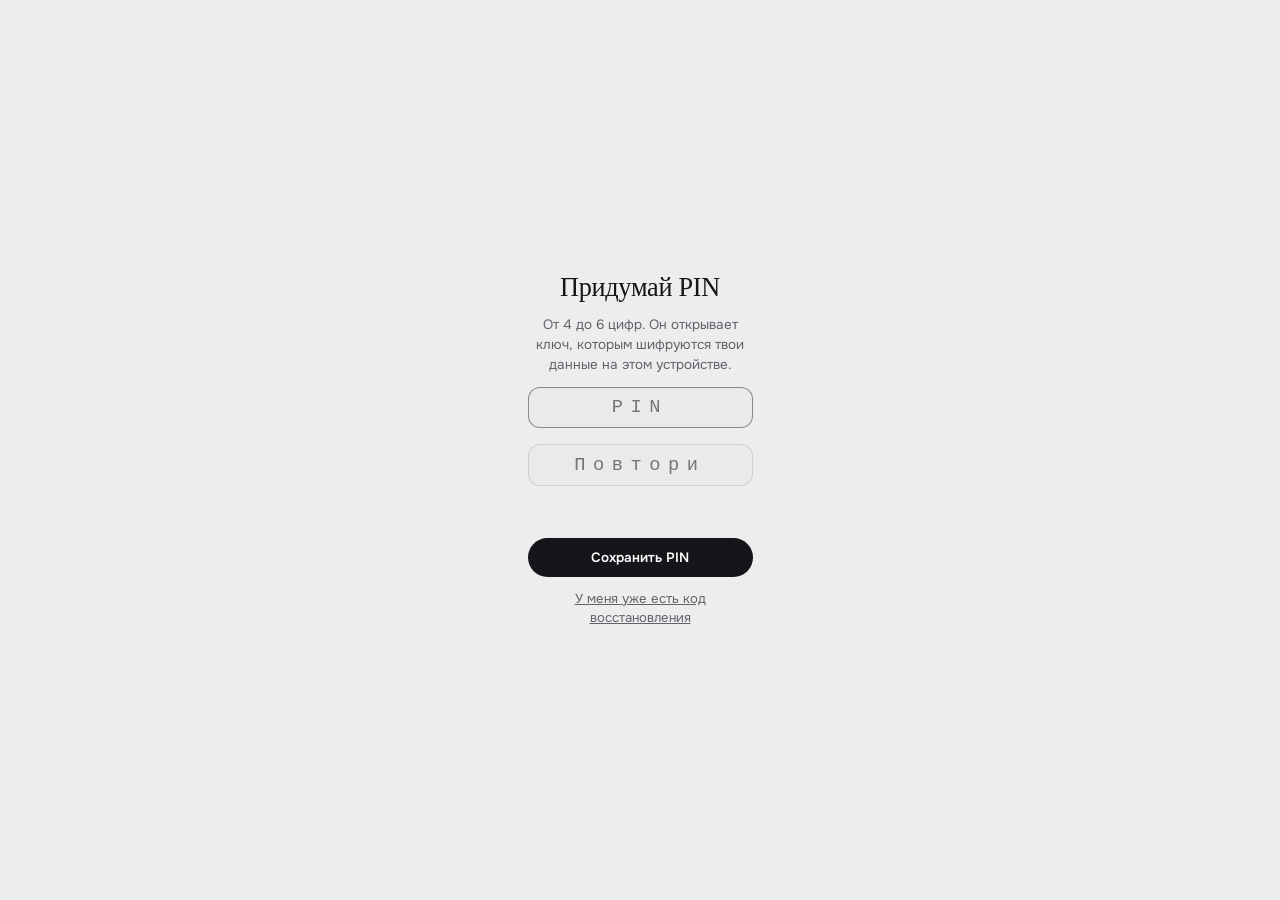
==== commit fe94461b: "0.54.0: фокус и блок цитаты на главной убраны (цитата только на сцене), новые плитки: погода, ближай" ====
--- a/index.html
+++ b/index.html
@@ -15,7 +15,7 @@
     (function () { var r = document.documentElement; try {
       var L = JSON.parse(localStorage.getItem('hub.look') || 'null') || {};
       var t = L.theme || JSON.parse(localStorage.getItem('hub.theme') || 'null');
-      r.setAttribute('data-theme', t === 'sheet' ? 'sheet' : 'mosaic');
+      r.setAttribute('data-theme', 'mosaic');
       var m = JSON.parse(localStorage.getItem('hub.bootMode') || 'null');
       if (m) { r.setAttribute('data-mode', m); r.style.colorScheme = m; }
       var bg = JSON.parse(localStorage.getItem('hub.bootBg') || 'null');
--- a/css/motion.css
+++ b/css/motion.css
@@ -26,8 +26,6 @@
   --island-h: 150px;
   --island-toast-w: 340px;
   --island-toast-h: 46px;
-  --island-timer-w: 176px;
-  --island-timer-h: 38px;
   --island-top: 12px;
   /* капсула всегда гротеском, цифры таймера ровные; у Georgia цифры «прыгают» (старостильные), поэтому крупные цифры в серифных темах берём из Times */
   --font-island: "Segoe UI Variable", "Segoe UI", system-ui, -apple-system, sans-serif;
@@ -115,13 +113,9 @@
 .island-wrap { position: fixed; z-index: 60; top: calc(var(--island-top) + env(safe-area-inset-top)); left: 50%; width: var(--island-w); max-width: calc(100vw - var(--sp-4)); height: var(--island-h); translate: -50% 0; pointer-events: none; filter: drop-shadow(0 12px 16px rgb(2 3 8 / .4)); }
 .island { font-family: var(--font-island); font-variant-numeric: tabular-nums lining-nums; position: absolute; inset: 0; background: var(--island-bg); color: var(--island-fg); cursor: pointer; pointer-events: none; opacity: 0; clip-path: inset(0 50% 100% 50% round 17px); transition: clip-path .6s var(--ease-island), opacity .25s; }
 .island[data-state="toast"] { opacity: 1; pointer-events: auto; clip-path: inset(0 calc((100% - var(--island-toast-w)) / 2) calc(100% - var(--island-toast-h)) calc((100% - var(--island-toast-w)) / 2) round 23px); }
-.island[data-state="timer"] { opacity: 1; pointer-events: auto; clip-path: inset(0 calc((100% - var(--island-timer-w)) / 2) calc(100% - var(--island-timer-h)) calc((100% - var(--island-timer-w)) / 2) round 19px); }
-.island[data-state="open"] { opacity: 1; pointer-events: auto; clip-path: inset(0 0 0 0 round 36px); }
 .island .layer { position: absolute; left: 50%; top: 0; translate: -50% 0; display: flex; align-items: center; gap: var(--sp-3); padding: 0 var(--sp-3); opacity: 0; filter: blur(6px); pointer-events: none; transition: opacity .2s, filter .2s; white-space: nowrap; font-size: var(--fs-s); }
 .l-toast { width: var(--island-toast-w); height: var(--island-toast-h); max-width: 100%; }
-.l-timer { width: var(--island-timer-w); height: var(--island-timer-h); }
-.l-open { width: var(--island-w); max-width: 100%; height: var(--island-h); }
-.island[data-state="toast"] .l-toast, .island[data-state="timer"] .l-timer, .island[data-state="open"] .l-open { opacity: 1; filter: blur(0); pointer-events: auto; transition: opacity .3s .14s, filter .3s .14s; }
+.island[data-state="toast"] .l-toast { opacity: 1; filter: blur(0); pointer-events: auto; transition: opacity .3s .14s, filter .3s .14s; }
 .island:focus-visible { outline: 0; }
 .island:focus-visible .layer { box-shadow: inset 0 0 0 2px var(--island-fg); }
 .island .ico { width: 1.75rem; height: 1.75rem; border-radius: 50%; display: grid; place-items: center; flex: none; color: #fff; background: #5b4bd6; }
@@ -130,22 +124,7 @@
 .island .ico svg { width: .95rem; height: .95rem; }
 .l-toast [data-role="text"] { overflow: hidden; text-overflow: ellipsis; min-width: 0; }
 .l-toast button { margin-left: auto; min-height: 2rem; padding: 0 var(--sp-3); border-radius: 99px; background: rgb(255 255 255 / .14); color: inherit; font-size: var(--fs-s); flex: none; }
-.l-timer b { margin-left: auto; color: var(--island-amber); font-variant-numeric: tabular-nums; }
-.l-timer .ring { width: .9rem; height: .9rem; border-radius: 50%; border: 2px solid var(--island-amber); border-top-color: transparent; animation: mk-spin 1.2s linear infinite; }
-.island[data-run="false"] .ring { animation-play-state: paused; }
-@keyframes mk-spin { to { rotate: 360deg; } }
-.l-open { flex-direction: column; align-items: stretch; justify-content: space-between; padding: var(--sp-4) var(--sp-5) var(--sp-3); }
-.o-top { display: flex; justify-content: space-between; align-items: flex-start; gap: var(--sp-5); }
-.o-top small { color: var(--island-mute); font-size: var(--fs-s); display: block; }
-.o-top b { font-size: 2.5rem; color: var(--island-amber); font-variant-numeric: tabular-nums; line-height: 1; }
-.o-btns { display: flex; gap: var(--sp-3); justify-content: flex-end; }
-.o-btns button { min-height: 2.75rem; min-width: 2.75rem; padding: 0 var(--sp-3); border-radius: 99px; background: rgb(255 255 255 / .12); color: inherit; font-size: var(--fs-s); display: inline-flex; align-items: center; justify-content: center; transition: transform .2s var(--ease-snap); }
-.o-btns button svg { width: 1rem; height: 1rem; }
-.o-btns button:active { transform: scale(.94); }
-.o-btns [data-a="pause"] { background: rgb(255 179 71 / .2); color: var(--island-amber); }
-.o-btns [data-a="stop"] { background: rgb(255 90 90 / .22); color: #ff8585; }
 html[data-effects="off"] .island, html[data-effects="off"] .island .layer { transition: none; }
-html[data-effects="off"] .l-timer .ring { animation: none; }
 @media (max-width: 30rem) { .island-wrap { width: calc(100vw - var(--sp-4)); } }
 
 /* ---------- кнопка светлая/тёмная ---------- */
--- a/css/hub.css
+++ b/css/hub.css
@@ -70,7 +70,7 @@
   background: var(--hb-tile);
   border: 1px solid var(--hb-line);
   border-radius: var(--hb-r);
-  box-shadow: inset 0 1px 0 var(--hb-hi), 0 18px 30px -24px var(--hb-sh);
+  box-shadow: inset 0 1px 0 var(--hb-hi), 0 2px 8px -4px var(--hb-sh);
   -webkit-backdrop-filter: none; backdrop-filter: none;
 }
 html .mt { position: relative; display: flex; flex-direction: column; min-width: 0; min-height: 0; padding: var(--hb-pad-y) var(--hb-pad-x); overflow: hidden; color: var(--hb-text); text-decoration: none; }
@@ -89,15 +89,12 @@
 html .mt-link:focus-visible { outline: 2px solid var(--c-text); outline-offset: -3px; }
 html .mt-add, html .mt-pill { flex: none; min-height: 1.75rem; padding: 0 .85rem; border-radius: 99px; background: var(--c-text); color: var(--c-bg); font: 600 .7rem/1 var(--hb-font); border: 0; cursor: pointer; }
 html .mt-pill { background: color-mix(in srgb, var(--c-text) 90%, transparent); }
-html .mt-add:active, html .mt-pill:active, html .mt-go:active { transform: scale(.96); }
-
-/* светлая плитка (фокус, события проектов) */
-html .tile--focus { background: linear-gradient(160deg, var(--hb-light-a), var(--hb-light-b)); border-color: transparent; box-shadow: inset 0 1px 0 var(--c-text), 0 24px 40px -24px var(--hb-sh); color: var(--c-bg); }
-html .tile--focus .mt-k, html .tile--focus .mt-sub { color: var(--c-dim); }
-html .tile--focus .mt-num { color: var(--c-bg); }
-html .mt-go { align-self: flex-start; margin-top: auto; min-height: 1.85rem; padding: 0 1rem; border-radius: 99px; border: 0; background: var(--c-bg); color: var(--c-text); font: 600 .7rem/1 var(--hb-font); cursor: pointer; }
-html .mt-go:disabled { opacity: .7; cursor: default; }
-html .mt-focus__time { margin-top: 1.1rem; }
+html .mt-add:active, html .mt-pill:active { transform: scale(.96); }
+
+/* светлая плитка (события проектов) */
+html .tile--light { background: linear-gradient(160deg, var(--hb-light-a), var(--hb-light-b)); border-color: transparent; box-shadow: inset 0 1px 0 var(--c-text); color: var(--c-bg); }
+html .tile--light .mt-k, html .tile--light .mt-sub { color: var(--c-dim); }
+html .tile--light .mt-num { color: var(--c-bg); }
 
 /* кольца: без подписей виджета, цифры свои */
 html .mt-rings { flex: 1 1 auto; min-height: 0; display: grid; place-items: center; }
@@ -149,7 +146,7 @@
   display: grid; gap: var(--hb-gap);
   grid-template-columns: 330fr 128fr 96fr;
   grid-template-rows: 112fr 52fr 174fr;
-  grid-template-areas: "hero closed focus" "hero closed subs" "row2 row2 row2";
+  grid-template-areas: "hero closed weather" "hero closed subs" "row2 row2 row2";
   height: calc(100dvh - var(--hb-top) - var(--hb-bottom) - 11.5rem);
   min-height: 32rem;
 }
@@ -162,12 +159,11 @@
 html .mt-feed b { font-weight: 600; color: var(--c-text); }
 html .mt-grid--home > .mt-hero { grid-area: hero; }
 html .mt-grid--home > .mt-closed { grid-area: closed; }
-html .mt-grid--home > .mt-focus { grid-area: focus; }
+html .mt-grid--home > .mt-weather { grid-area: weather; }
 html .mt-grid--home > .mt-subs { grid-area: subs; }
-/* вторая строка своими долями (на макете ширины другие, чем в первой) */
-html .mt-grid--home > .mt-todo { grid-row: 3; grid-column: 1 / -1; width: calc((100% - 2 * var(--hb-gap)) * 232 / 554); }
-html .mt-grid--home > .mt-sched { grid-row: 3; grid-column: 1 / -1; width: calc((100% - 2 * var(--hb-gap)) * 136 / 554); margin-left: calc((100% - 2 * var(--hb-gap)) * 232 / 554 + var(--hb-gap)); }
-html .mt-grid--home > .mt-week { grid-row: 3; grid-column: 1 / -1; width: calc((100% - 2 * var(--hb-gap)) * 186 / 554); margin-left: calc((100% - 2 * var(--hb-gap)) * 368 / 554 + 2 * var(--hb-gap)); }
+/* третий ряд: «На сегодня» узкая и высокая, рядом ближайший платёж, расписание и неделя */
+html .mt-grid--home > .mt-row3 { grid-area: row2; display: grid; gap: var(--hb-gap); grid-template-columns: 160fr 100fr 130fr 164fr; min-height: 0; }
+html .mt-row3 > .mt { min-width: 0; }
 html .mt-closed .mt-rings { margin: .6rem 0; }
 
 /* карточка с руками: прозрачная, сцена подложена под неё из .main */
@@ -197,7 +193,7 @@
     margin: 0; padding: .9rem 0; gap: .5rem; align-items: center; overflow: visible;
     border: 1px solid var(--hb-line); border-radius: calc(var(--hb-rail-w) / 2);
     background: var(--hb-tile);
-    box-shadow: inset 0 1px 0 var(--hb-hi), 0 24px 40px -24px var(--hb-sh);
+    box-shadow: inset 0 1px 0 var(--hb-hi), 0 2px 8px -4px var(--hb-sh);
   }
   html .nav__logo { display: grid; place-items: center; width: 2.4rem; height: 2.4rem; margin-bottom: .5rem; padding: 0; border: 0; background: none; color: var(--c-text); font: 400 1.35rem/1 var(--hb-serif); cursor: pointer; border-radius: 50%; }
   html .nav__logo:hover { background: color-mix(in srgb, var(--c-text) 8%, transparent); }
@@ -217,36 +213,34 @@
   html .nav > [data-route="projects"] { order: 4; }
   html .nav > [data-route="weekly"] { order: 5; }
   html .nav > [data-route="notes"] { order: 6; }
+  html .nav > [data-route="subscriptions"] { order: 7; }
   html .nav > .nav__logo { order: 0; }
-  html .nav > .nav__sep { order: 7; display: block; flex: 1; }
-  html .nav > :is([data-route="knowledge"], [data-route="subscriptions"], #search-side, .themebtn, [data-route="settings"]) { order: 8; display: flex; width: 2rem; height: 2rem; min-height: 2rem; }
-  html .nav > :is([data-route="knowledge"], [data-route="subscriptions"], #search-side, .themebtn, [data-route="settings"]) svg { width: 1rem; height: 1rem; }
-  html .nav > [data-route="knowledge"] { order: 9; } html .nav > [data-route="subscriptions"] { order: 9; }
-  html .nav > #search-side { order: 10; } html .nav > .themebtn { order: 11; } html .nav > [data-route="settings"] { order: 12; }
+  html .nav > .nav__sep { order: 8; display: block; flex: 1; }
+  html .nav > :is([data-route="knowledge"], .themebtn, [data-route="settings"]) { order: 9; display: flex; width: 2rem; height: 2rem; min-height: 2rem; }
+  html .nav > #search-side { display: none !important; }
+  html .nav > :is([data-route="knowledge"], .themebtn, [data-route="settings"]) svg { width: 1rem; height: 1rem; }
+  html .nav > [data-route="knowledge"] { order: 9; } html .nav > .themebtn { order: 10; } html .nav > [data-route="settings"] { order: 11; }
   /* страница занимает всё место справа от острова; на очень больших экранах (если выбрано «широко» или «по центру») стоит по центру */
   html .main, html .main[data-page] { grid-column: 2; grid-row: 1; max-width: none; margin: 0; padding: var(--hb-top) var(--hb-side) var(--hb-bottom) 0; }
   html .main > :not(.hero) { max-width: var(--hb-maxw); margin-inline: auto; width: 100%; grid-column: auto; }
   html .fab { display: none; }
 
   /* «Лист»: панель не плавает, а стоит у края окна; блоки разделены линиями */
-  html[data-theme="sheet"] { --hb-rail-x: 0rem; --hb-rail-w: 4rem; --hb-gap: 0rem; --hb-r: 0rem; --hb-r-s: .4rem; --hb-side: 0rem; --hb-top: 0rem; --hb-bottom: 0rem; }
-  html[data-theme="sheet"] .nav { top: 0; bottom: 0; border-radius: 0; border-width: 0 1px 0 0; box-shadow: none; padding: 1.1rem 0; }
 }
 .nav__logo { display: none; }
 
 /* ---------- шапка страниц без сцены (макет 2) ---------- */
 .hb-tools { display: none; }
 html .app { position: relative; }
-html .hb-tools { display: flex; position: absolute; z-index: 5; top: 1.9rem; right: var(--hb-side); gap: .7rem; align-items: center; }
-html .app:has(.main[data-page="today"]) .hb-tools { display: none; }
-html .hb-search { display: flex; align-items: center; gap: .5rem; height: 2.1rem; width: 15.5rem; padding: 0 .9rem; border-radius: 99px; border: 1px solid var(--hb-line); background: color-mix(in srgb, var(--c-text) 5%, transparent); color: var(--hb-dim); font: 400 .74rem/1 var(--hb-font); cursor: pointer; }
-html .hb-search svg { width: .85rem; height: .85rem; }
+html .hb-tools { display: flex; position: absolute; z-index: 5; top: 1.1rem; right: var(--hb-side); gap: .7rem; align-items: center; }
+html .hb-search { display: flex; align-items: center; gap: .6rem; height: 2.7rem; width: min(30rem, 100%); padding: 0 .9rem; border-radius: 99px; border: 1px solid var(--hb-line); background: color-mix(in srgb, var(--c-text) 5%, transparent); color: var(--hb-dim); font: 400 .74rem/1 var(--hb-font); cursor: pointer; }
+html .hb-search svg { width: 1rem; height: 1rem; }
 html .hb-search:hover { background: color-mix(in srgb, var(--c-text) 9%, transparent); color: var(--c-text); }
 html .view__head { display: flex; flex-direction: column-reverse; align-items: flex-start; gap: .3rem; margin-bottom: .4rem; }
 html .view__head h1 { font-family: var(--hb-serif); font-weight: 400; font-size: 2.15rem; line-height: 1.1; letter-spacing: -.01em; color: var(--c-text); margin: 0; }
 html .view__head > .muted { font-size: .62rem; letter-spacing: .17em; text-transform: uppercase; color: var(--hb-dim); }
 html .main:not([data-page="today"]) > .view { padding-top: 0; }
-html .main:not([data-page="today"]) { padding-top: 1.6rem; }
+html .main:not([data-page="today"]) { padding-top: var(--hb-top); }
 html .btn { border-radius: 99px; }
 html .btn--primary { background: var(--c-text); color: var(--c-bg); border-color: transparent; font-weight: 600; }
 html .island { box-shadow: 0 12px 30px var(--hb-sh), inset 0 0 0 1px color-mix(in srgb, var(--c-text) 10%, transparent); }
@@ -321,7 +315,6 @@
   html .mt-grid--phone .mt-num { font-size: 2.35rem; margin-top: .9rem; }
   html .mt-grid--phone .mt { padding: 1rem 1.15rem; }
   html .mt-grid--phone .mt-k { font-size: .66rem; }
-  html .mt-focus { cursor: pointer; }
   html .mt-closed--phone { flex-direction: row; align-items: center; gap: 1.3rem; }
   html .mt-closed--phone .mt-rings { flex: none; height: 100%; }
   html .mt-closed--phone .mt-num { margin-top: .5rem; }
@@ -392,17 +385,6 @@
 @keyframes mk-fade { from { opacity: 0; } }
 
 /* ---------- «Лист»: единая плоскость, блоки разделены линиями ---------- */
-html[data-theme="sheet"] .card, html[data-theme="sheet"] .qtile {
-  background: transparent; border: 0; border-radius: 0; box-shadow: inset -1px 0 0 var(--hb-line), inset 0 -1px 0 var(--hb-line);
-}
-html[data-theme="sheet"] .mt-grid { border-top: 1px solid var(--hb-line); border-left: 1px solid var(--hb-line); }
-html[data-theme="sheet"] .main[data-page="today"] > .hero { border-radius: 0; }
-html[data-theme="sheet"] .tile--focus { background: var(--c-accent); color: var(--c-on-accent); box-shadow: none; }
-html[data-theme="sheet"] .main { padding-left: 0; }
-html[data-theme="sheet"] .main:not([data-page="today"]) > .view { padding: 0 1.4rem 1.4rem; }
-html[data-theme="sheet"] .main:not([data-page="today"]) { padding-top: 1.6rem; }
-html[data-theme="sheet"] .hb-tools { right: 1.4rem; }
-html[data-theme="sheet"] .st-tile { border-bottom: 1px solid var(--hb-line); }
 
 /* ---------- настройки ---------- */
 html .view--settings { gap: var(--hb-gap); }
@@ -438,18 +420,6 @@
 html .st-switch input:checked + .st-switch__k::after { transform: translateX(1.1rem); background: var(--c-on-accent); }
 html .st-switch input:focus-visible + .st-switch__k { outline: 2px solid color-mix(in srgb, var(--c-text) 45%, transparent); outline-offset: 2px; }
 /* выбор темы */
-html .theme-picks { display: grid; grid-template-columns: repeat(2, minmax(0, 1fr)); gap: var(--hb-gap); }
-html .theme-pick { display: grid; gap: .5rem; text-align: left; padding: .8rem; border: 1px solid var(--hb-line); border-radius: var(--hb-r); background: var(--c-fill); transition: border-color .2s, transform .2s var(--ease-out); }
-html .theme-pick[aria-checked="true"] { border-color: var(--c-accent); box-shadow: 0 0 0 1px var(--c-accent); }
-html .theme-pick__name { font-weight: 600; }
-html .theme-pick__note { font-size: .75rem; color: var(--c-dim); line-height: 1.35; }
-html .theme-pick__screen { height: 5.6rem; box-sizing: border-box; display: grid; grid-template-columns: 1.6fr 1fr 1fr; grid-template-rows: 1fr 1fr; gap: .3rem; padding: .35rem; border-radius: calc(var(--hb-r) * .6); background: var(--c-bg); border: 1px solid var(--hb-line); }
-html .theme-pick__screen i { background: var(--hb-tile); border: 1px solid var(--hb-line); border-radius: .35rem; }
-html .theme-pick__screen i:nth-child(1) { grid-row: 1 / 3; }
-html .theme-pick__screen i:nth-child(4) { background: var(--c-accent); border-color: transparent; }
-html .theme-pick--sheet .theme-pick__screen { gap: 0; padding: 0; border-radius: .3rem; }
-html .theme-pick--sheet .theme-pick__screen i { background: transparent; border: 0; border-radius: 0; box-shadow: inset -1px 0 0 var(--hb-line), inset 0 -1px 0 var(--hb-line); }
-html .theme-pick--sheet .theme-pick__screen i:nth-child(4) { background: var(--c-accent); box-shadow: none; }
 /* палитры */
 html .pal-grid { display: grid; grid-template-columns: repeat(auto-fill, minmax(8rem, 1fr)); gap: .7rem; }
 html .pal { display: grid; gap: .45rem; padding: .55rem; text-align: left; border: 1px solid var(--hb-line); border-radius: var(--hb-r-s); background: var(--c-fill); }
@@ -467,4 +437,101 @@
 html .fontpick small { color: var(--c-dim); font-size: .72rem; }
 html .fontpick[aria-checked="true"] { border-color: var(--c-accent); box-shadow: 0 0 0 1px var(--c-accent); }
 html .fontpick span { font-size: .8rem; }
-@media (max-width: 47.99rem) { html .theme-picks { grid-template-columns: minmax(0, 1fr); } html .st-tile { padding: 1rem; } }
+
+/* ======================= Воздух, колонка по центру, лёгкое движение (0.51.0) =======================
+   Движение объясняется одним предложением: кнопка и плитка отвечают на наведение и нажатие, страница мягко входит.
+   Никаких пружин и отскоков; при «уменьшить движение» всё замирает. */
+:root {
+  --hb-maxw-c: 400rem;
+  --hb-e: cubic-bezier(.22, .8, .3, 1);
+  --hb-t: .22s;
+  --hb-gap-in: 1.1rem;
+}
+html[data-width="wide"] { --hb-maxw: 96rem; --hb-maxw-c: 96rem; }
+html[data-width="center"] { --hb-maxw: 80rem; --hb-maxw-c: 80rem; }
+html[data-theme="mosaic"] { --hb-side: clamp(2rem, 5.5vw, 9rem); --hb-top: 5rem; }
+html[data-density="compact"] { --hb-gap-in: .7rem; }
+html[data-density="airy"] { --hb-gap-in: 1.5rem; }
+
+/* карточки внутренних страниц: внутри просторно */
+html .card:not(.mt):not(.qtile) { padding: calc(var(--hb-pad-y) + .35rem) calc(var(--hb-pad-x) + .3rem); }
+html .view { gap: calc(var(--hb-gap-in) * 1.4); }
+html .stack { gap: var(--hb-gap-in); }
+html .stack--tight { gap: .6rem; }
+html .view__head { margin-bottom: .9rem; gap: .5rem; padding-top: .6rem; }
+
+html .skill, html .kn-entry { display: grid; gap: .9rem; align-content: start; }
+html .skill h3, html .kn-entry__title { margin: 0; line-height: 1.3; }
+html .skill > p, html .kn-entry p, html .kn-about { margin: 0; line-height: 1.6; }
+html .kn-entry__sec { margin-top: .3rem; }
+html .kn-list { gap: .5rem; padding-left: 1.3rem; }
+html .kn-list li { line-height: 1.6; }
+html .skill__tags, html .kn-chips, html .pills, html .pillrow { gap: .6rem; }
+html .pill { padding: .35rem .95rem; line-height: 1.3; }
+html .chip { padding-inline: 1rem; }
+html .skill .row, html .row--start { gap: .7rem; padding-top: .2rem; justify-content: flex-start; }
+html .btn { padding: .55rem 1.3rem; min-height: 2.6rem; }
+html .btn--s { padding: .45rem 1.1rem; min-height: 2.4rem; }
+html .skill__text { padding: 1.1rem 1.2rem; line-height: 1.6; }
+html .skill__files { padding-top: .2rem; }
+html .skill__files summary { padding-block: .3rem; cursor: pointer; }
+html .kn-status { margin-bottom: 1.1rem; gap: .7rem; }
+html .kn-day { margin: 1.5rem 0 .2rem; }
+html .seg { padding: .3rem; gap: .3rem; }
+html .empty { padding: 2rem 1.6rem; gap: .6rem; line-height: 1.6; }
+
+/* колонка по центру с полями; поиск стоит по краю колонки, а не окна */
+@media (min-width: 48rem) {
+  html .main, html .main[data-page] { padding-left: var(--hb-side); }
+  html .hb-tools { left: calc(var(--side-w) + var(--hb-side)); right: var(--hb-side); justify-content: center; }
+}
+@media (max-width: 47.99rem) {
+  html .main { padding-inline: 1.6rem; }
+  html .card:not(.mt):not(.qtile) { padding: 1.25rem 1.3rem; }
+}
+
+/* кнопки: на наведение чуть светлеют и приподнимаются на 1 пиксель, на нажатие садятся (отклик на указатель) */
+  transition: transform var(--hb-t) var(--hb-e), background-color var(--hb-t) var(--hb-e), border-color var(--hb-t) var(--hb-e), color var(--hb-t) var(--hb-e), opacity var(--hb-t) var(--hb-e);
+}
+@media (hover: hover) {
+  html .btn:not(:disabled):hover { transform: translateY(-1px); background: color-mix(in srgb, var(--c-text) 12%, var(--c-surface)); border-color: color-mix(in srgb, var(--c-text) 28%, transparent); }
+  html .btn--primary:not(:disabled):hover { background: color-mix(in srgb, var(--c-accent) 88%, var(--c-bg)); }
+  html .chip:hover, html .pill[type="button"]:hover { border-color: color-mix(in srgb, var(--c-text) 28%, transparent); }
+  html .mt-add:hover, html .mt-pill:hover { transform: translateY(-1px); }
+  html .pal:hover, html .fontpick:hover { transform: translateY(-2px); border-color: color-mix(in srgb, var(--c-text) 28%, transparent); }
+}
+html .btn:not(:disabled):active, html .chip:active, html .mt-add:active, html .mt-pill:active { transform: scale(.98); transition-duration: .08s; }
+
+/* хаб: плитки-ссылки приподнимаются, значит «сюда можно нажать»; остров подсвечивает значок плавно */
+@media (hover: hover) {
+  html[data-theme="mosaic"] .mt:has(> .mt-link) { transition: transform var(--hb-t) var(--hb-e), border-color var(--hb-t) var(--hb-e); }
+  html[data-theme="mosaic"] .mt:has(> .mt-link):hover { transform: translateY(-3px); border-color: color-mix(in srgb, var(--c-text) 22%, transparent); }
+}
+html .nav__item svg, html .nav__logo { transition: transform var(--hb-t) var(--hb-e); }
+@media (hover: hover) { html .nav__item:hover svg { transform: scale(1.08); } }
+/* страницы входят мягче и короче */
+html[data-theme] { --mk-in: .38s; --mk-in-inner: .34s; --mk-step: 45ms; }
+@media (prefers-reduced-motion: reduce) {
+}
+
+/* ---------- плавность (0.52): только прозрачность и сдвиг, без теней, фильтров и перерисовки всего экрана ---------- */
+/* смена темы: снимок плавно проявляется; цвета элементов не перетекают отдельно (это и нагружало видеокарту) */
+html body, html .card, html .tile, html .sheet, html .field, html .nav, html .topbar { transition: none; }
+::view-transition-old(root) { animation: none; }
+html::view-transition-new(root) { animation: hb-vt .3s var(--hb-e) both; }
+@keyframes hb-vt { from { opacity: 0; } }
+/* вкладки: старая страница уходит почти мгновенно, новая входит коротко; внутренние блоки не анимируются отдельно */
+html[data-theme] { --mk-in: .3s; --mk-in-inner: .3s; --mk-step: 28ms; --mk-out: 60ms; --mk-inner-delay: 0ms; }
+html .view.is-entering [data-rise] { animation-name: mk-rise-s; }
+html .view.is-entering [data-rise] > * { animation: none; }
+@keyframes mk-rise-s { from { opacity: 0; transform: translate3d(0, 8px, 0); } }
+html .view.is-leaving > * { animation-name: mk-out-s !important; animation-timing-function: linear !important; }
+@keyframes mk-out-s { to { opacity: 0; } }
+@media (prefers-reduced-motion: reduce) { ::view-transition-group(*), ::view-transition-old(*), ::view-transition-new(*) { animation: none !important; } }
+
+/* ---------- плитки в один показатель: число по центру высоты, подпись под ним ---------- */
+html .mt-subs, html .mt-weather, html .mt-pay { display: flex; flex-direction: column; }
+html .mt-mid { margin: auto 0 !important; }
+html .mt-weather .mt-sub, html .mt-pay .mt-sub { margin-top: auto; }
+html .mt-pay .mt-num--m { font-size: 1.7rem; }
+html .mt-goals { margin-top: .8rem; gap: .75rem; }
